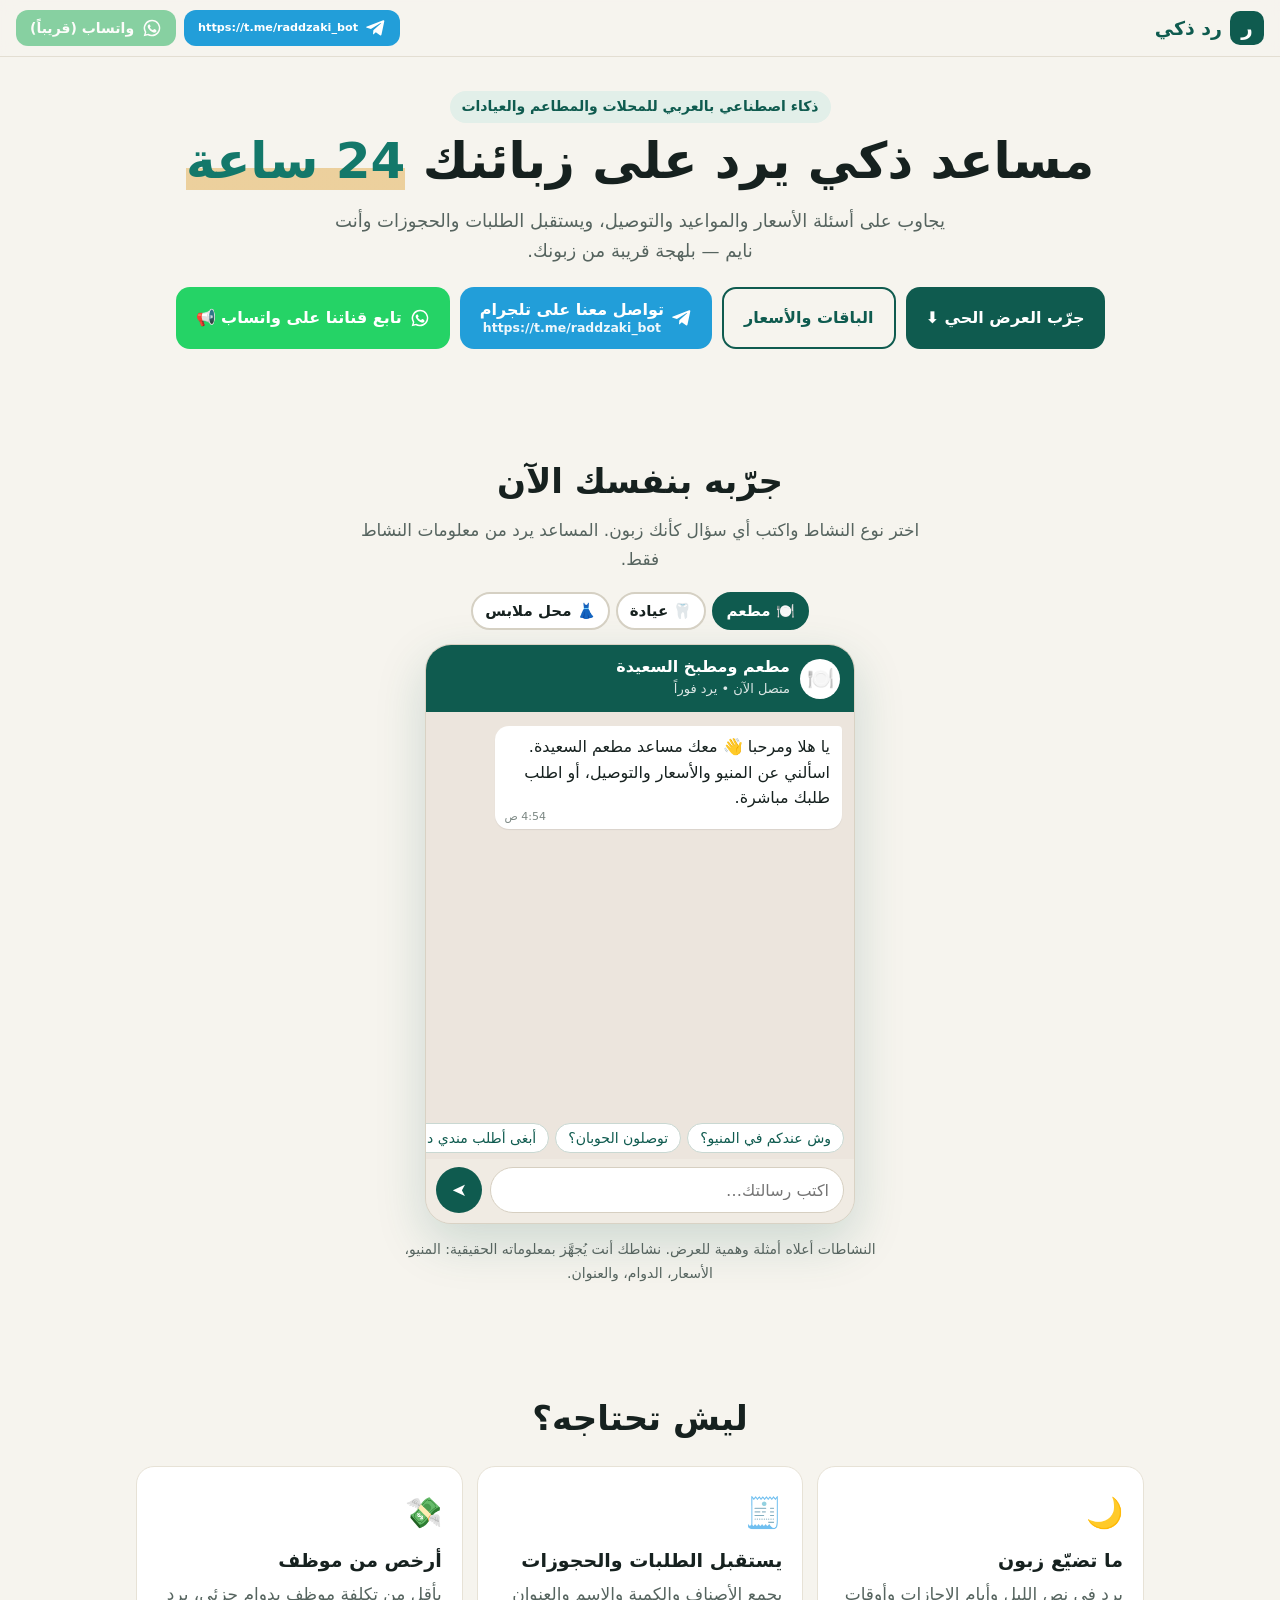
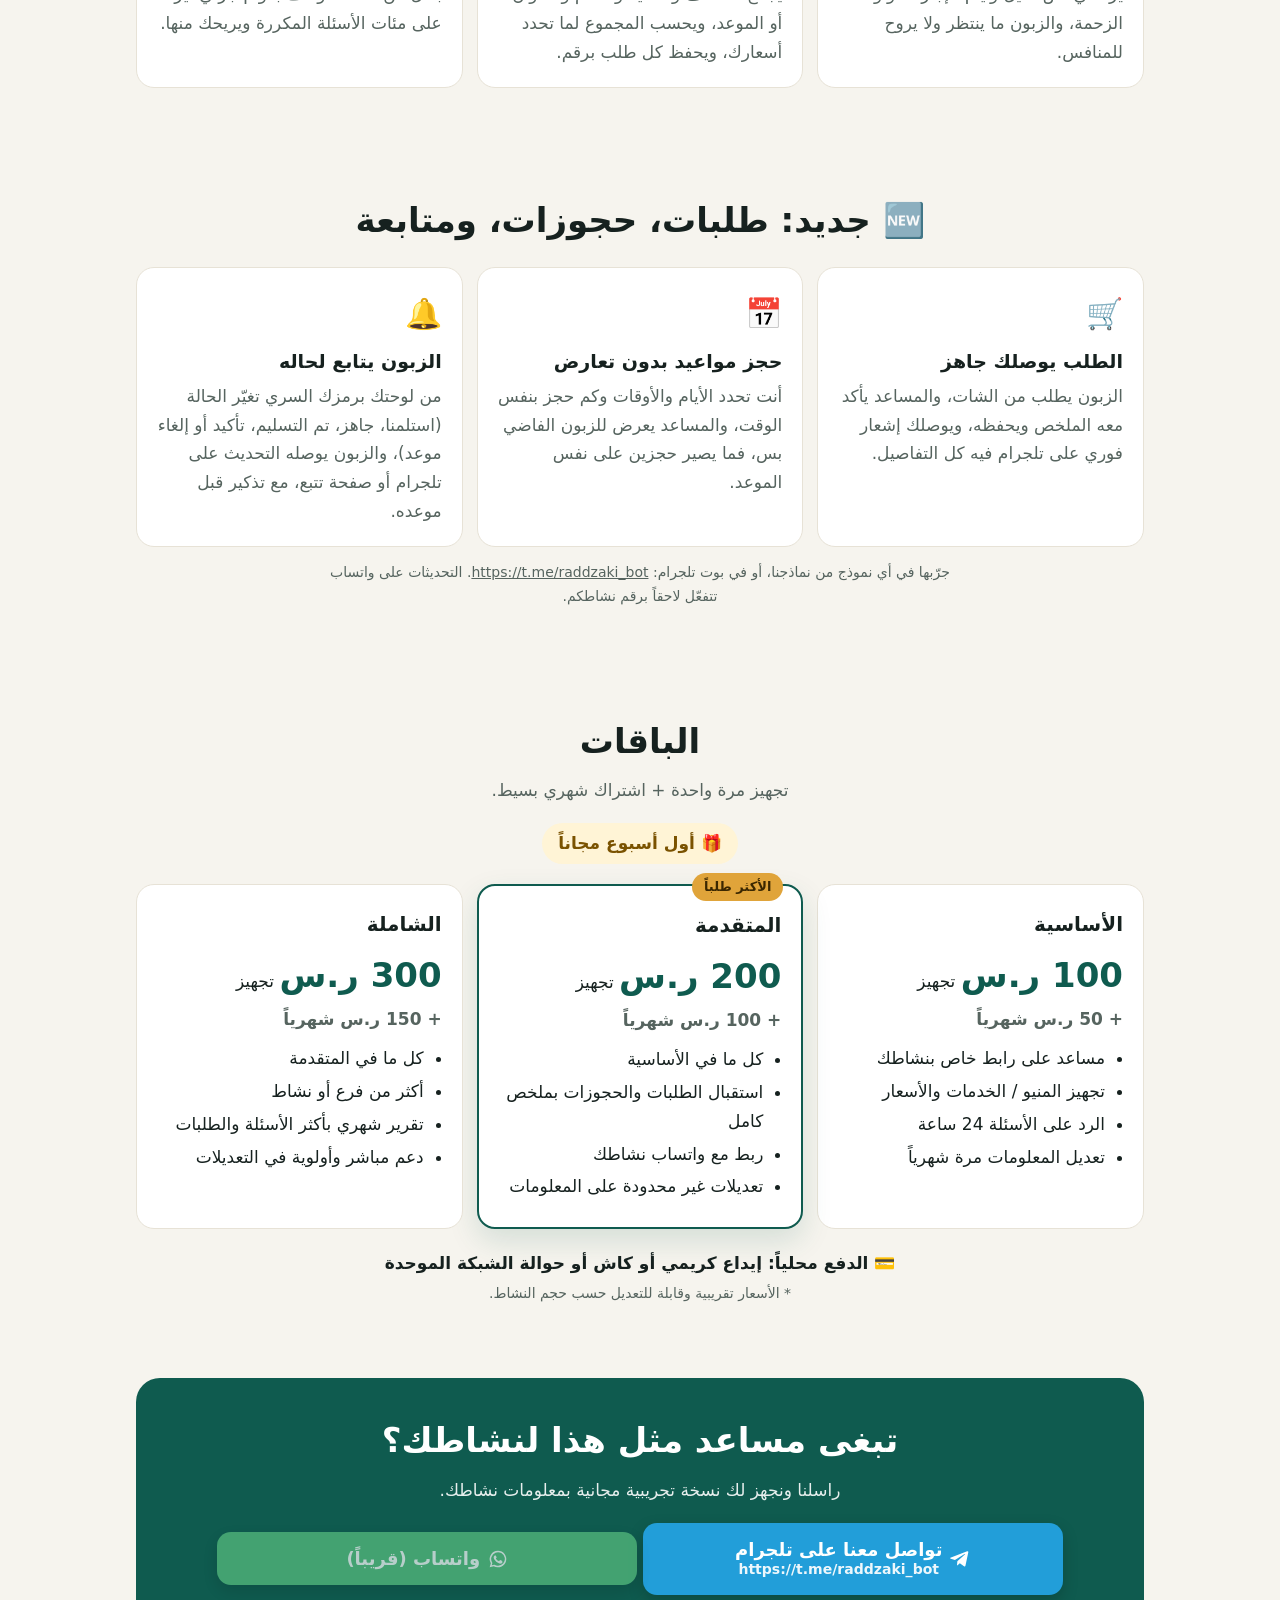
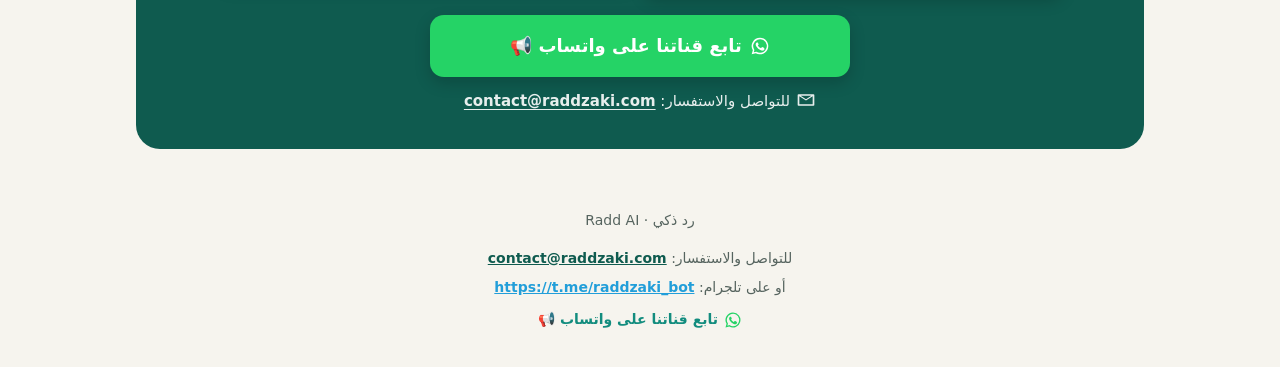
==== index.html @ 0acfbf98 "Orders, bookings & follow-up: demo chat flows (order.raddzaki.com engine), owner panel link, feature" ====
<!doctype html>
<html lang="ar" dir="rtl">
<head>
<meta charset="utf-8">
<meta name="viewport" content="width=device-width, initial-scale=1, viewport-fit=cover">
<title>رد ذكي | Radd AI – مساعد يرد على زبائنك 24 ساعة بالعربي</title>
<meta name="description" content="مساعد ذكاء اصطناعي يرد على زبائن مطعمك أو عيادتك أو محلك على مدار الساعة باللهجة العربية، يستقبل الطلبات والحجوزات. جرّبه الآن مجاناً.">
<meta property="og:title" content="رد ذكي – مساعد يرد على زبائنك 24 ساعة">
<meta property="og:description" content="جرّب بنفسك: اسأل المساعد عن المنيو والأسعار والتوصيل، واطلب منه طلبك.">
<meta property="og:type" content="website">
<meta property="og:url" content="https://raddzaki.com/">
<meta property="og:site_name" content="رد ذكي">
<meta name="twitter:card" content="summary_large_image">
<meta property="og:image" content="https://raddzaki.com/og.png?v=4">
<meta name="theme-color" content="#0f5b4f">
<link rel="canonical" href="https://raddzaki.com/">
<meta property="og:locale" content="ar_AR">
<meta property="og:image:width" content="1200">
<meta property="og:image:height" content="630">
<meta property="og:image:alt" content="رد ذكي – مساعد ذكي يرد على زبائنك 24 ساعة">
<link rel="icon" href="/favicon.svg" type="image/svg+xml">
<link rel="icon" href="/favicon-32.png" sizes="32x32" type="image/png">
<link rel="apple-touch-icon" href="/apple-touch-icon.png">
<link rel="stylesheet" href="styles.css?v=12">
</head>
<body>
<header class="top">
  <a class="brand" href="#" aria-label="رد ذكي">
    <span class="logo" aria-hidden="true">ر</span><span>رد ذكي</span>
  </a>
  <div class="top-actions">
    <a class="btn btn-tg small" href="https://t.me/raddzaki_bot" target="_blank" rel="noopener" aria-label="تواصل معنا على تلجرام"><svg class="tg-ico" viewBox="0 0 24 24" width="20" height="20" aria-hidden="true"><path fill="currentColor" d="M21.9 4.3 18.6 19.8c-.2 1.1-.9 1.4-1.8.9l-5-3.7-2.4 2.3c-.3.3-.5.5-1 .5l.4-5.1 9.3-8.4c.4-.4-.1-.6-.6-.2L5.9 13.3 1 11.8c-1.1-.3-1.1-1.1.2-1.6L20.6 2.7c.9-.3 1.7.2 1.3 1.6z"/></svg><span class="tg-url-hdr" dir="ltr">https://t.me/raddzaki_bot</span></a>
    <button type="button" class="btn btn-wa small is-inactive" disabled aria-disabled="true" title="قريباً"><svg class="wa-ico" viewBox="0 0 24 24" width="20" height="20" aria-hidden="true"><path fill="currentColor" d="M12 2a10 10 0 0 0-8.6 15.1L2 22l5-1.3A10 10 0 1 0 12 2zm0 18.2a8.2 8.2 0 0 1-4.2-1.2l-.3-.2-3 .8.8-2.9-.2-.3A8.2 8.2 0 1 1 12 20.2zm4.5-6.1c-.2-.1-1.5-.7-1.7-.8-.2-.1-.4-.1-.6.1l-.8 1c-.1.2-.3.2-.5.1a6.7 6.7 0 0 1-3.3-2.9c-.2-.4.2-.4.7-1.3.1-.2 0-.3 0-.4l-.8-1.8c-.2-.5-.4-.4-.6-.4h-.5a1 1 0 0 0-.7.3 3 3 0 0 0-.9 2.2 5.2 5.2 0 0 0 1.1 2.7 11.8 11.8 0 0 0 4.5 4c1.7.7 2.3.8 3.2.6.5-.1 1.5-.6 1.7-1.2.2-.6.2-1.1.1-1.2l-.4-.2z"/></svg><span>واتساب (قريباً)</span></button>
  </div>
</header>

<main>
<section class="hero" aria-labelledby="hero-title">
  <p class="eyebrow">ذكاء اصطناعي بالعربي للمحلات والمطاعم والعيادات</p>
  <h1 id="hero-title">مساعد ذكي يرد على زبائنك <span class="hl">24 ساعة</span></h1>
  <p class="lead">يجاوب على أسئلة الأسعار والمواعيد والتوصيل، ويستقبل الطلبات والحجوزات وأنت نايم — بلهجة قريبة من زبونك.</p>
  <div class="hero-cta">
    <a class="btn btn-primary" href="#demo">جرّب العرض الحي ⬇</a>
    <a class="btn btn-ghost" href="#pricing">الباقات والأسعار</a>
    <a class="btn btn-tg" href="https://t.me/raddzaki_bot" target="_blank" rel="noopener"><svg class="tg-ico" viewBox="0 0 24 24" width="20" height="20" aria-hidden="true"><path fill="currentColor" d="M21.9 4.3 18.6 19.8c-.2 1.1-.9 1.4-1.8.9l-5-3.7-2.4 2.3c-.3.3-.5.5-1 .5l.4-5.1 9.3-8.4c.4-.4-.1-.6-.6-.2L5.9 13.3 1 11.8c-1.1-.3-1.1-1.1.2-1.6L20.6 2.7c.9-.3 1.7.2 1.3 1.6z"/></svg><span class="tg-lbl">تواصل معنا على تلجرام<small class="tg-url" dir="ltr">https://t.me/raddzaki_bot</small></span></a>
    <a class="btn btn-wach" href="https://whatsapp.com/channel/0029VbDXdo3E50UiIUBlfK40/100" target="_blank" rel="noopener" aria-label="تابع قناة رد ذكي على واتساب"><svg class="wa-ico" viewBox="0 0 24 24" width="20" height="20" aria-hidden="true"><path fill="currentColor" d="M12 2a10 10 0 0 0-8.6 15.1L2 22l5-1.3A10 10 0 1 0 12 2zm0 18.2a8.2 8.2 0 0 1-4.2-1.2l-.3-.2-3 .8.8-2.9-.2-.3A8.2 8.2 0 1 1 12 20.2zm4.5-6.1c-.2-.1-1.5-.7-1.7-.8-.2-.1-.4-.1-.6.1l-.8 1c-.1.2-.3.2-.5.1a6.7 6.7 0 0 1-3.3-2.9c-.2-.4.2-.4.7-1.3.1-.2 0-.3 0-.4l-.8-1.8c-.2-.5-.4-.4-.6-.4h-.5a1 1 0 0 0-.7.3 3 3 0 0 0-.9 2.2 5.2 5.2 0 0 0 1.1 2.7 11.8 11.8 0 0 0 4.5 4c1.7.7 2.3.8 3.2.6.5-.1 1.5-.6 1.7-1.2.2-.6.2-1.1.1-1.2l-.4-.2z"/></svg><span>تابع قناتنا على واتساب 📢</span></a>
  </div>
</section>

<section id="demo" class="demo" aria-labelledby="demo-title">
  <h2 id="demo-title">جرّبه بنفسك الآن</h2>
  <p class="sub">اختر نوع النشاط واكتب أي سؤال كأنك زبون. المساعد يرد من معلومات النشاط فقط.</p>
  <div class="tabs" role="tablist" aria-label="اختر نشاطاً تجريبياً">
    <button role="tab" class="tab" data-biz="restaurant" aria-selected="true">🍽️ مطعم</button>
    <button role="tab" class="tab" data-biz="clinic" aria-selected="false">🦷 عيادة</button>
    <button role="tab" class="tab" data-biz="store" aria-selected="false">👗 محل ملابس</button>
  </div>
  <div class="phone">
    <div class="chat-head">
      <span class="avatar" id="chat-avatar" aria-hidden="true">🍽️</span>
      <div>
        <div class="chat-name" id="chat-name">مطعم ومطبخ السعيدة</div>
        <div class="chat-status" id="chat-status">متصل الآن • يرد فوراً</div>
      </div>
    </div>
    <div class="chat-body" id="chat-body" aria-live="polite"></div>
    <div class="chips" id="chips" aria-label="أسئلة مقترحة"></div>
    <form class="composer" id="composer" autocomplete="off">
      <label for="msg" class="sr-only">اكتب رسالتك</label>
      <input id="msg" name="msg" type="text" maxlength="400" placeholder="اكتب رسالتك…" enterkeyhint="send">
      <button type="submit" class="send" aria-label="إرسال">➤</button>
    </form>
  </div>
  <p class="note">النشاطات أعلاه أمثلة وهمية للعرض. نشاطك أنت يُجهَّز بمعلوماته الحقيقية: المنيو، الأسعار، الدوام، والعنوان.</p>
</section>

<section class="benefits" aria-labelledby="benefits-title">
  <h2 id="benefits-title">ليش تحتاجه؟</h2>
  <div class="cards">
    <article class="card">
      <div class="icon" aria-hidden="true">🌙</div>
      <h3>ما تضيّع زبون</h3>
      <p>يرد في نص الليل وأيام الإجازات وأوقات الزحمة، والزبون ما ينتظر ولا يروح للمنافس.</p>
    </article>
    <article class="card">
      <div class="icon" aria-hidden="true">🧾</div>
      <h3>يستقبل الطلبات والحجوزات</h3>
      <p>يجمع الأصناف والكمية والاسم والعنوان أو الموعد، ويحسب المجموع لما تحدد أسعارك، ويحفظ كل طلب برقم.</p>
    </article>
    <article class="card">
      <div class="icon" aria-hidden="true">💸</div>
      <h3>أرخص من موظف</h3>
      <p>بأقل من تكلفة موظف بدوام جزئي، يرد على مئات الأسئلة المكررة ويريحك منها.</p>
    </article>
  </div>
</section>

<section class="benefits ops-feat" aria-labelledby="ops-title">
  <h2 id="ops-title">🆕 جديد: طلبات، حجوزات، ومتابعة</h2>
  <div class="cards">
    <article class="card">
      <div class="icon" aria-hidden="true">🛒</div>
      <h3>الطلب يوصلك جاهز</h3>
      <p>الزبون يطلب من الشات، والمساعد يأكد معه الملخص ويحفظه، ويوصلك إشعار فوري على تلجرام فيه كل التفاصيل.</p>
    </article>
    <article class="card">
      <div class="icon" aria-hidden="true">📅</div>
      <h3>حجز مواعيد بدون تعارض</h3>
      <p>أنت تحدد الأيام والأوقات وكم حجز بنفس الوقت، والمساعد يعرض للزبون الفاضي بس، فما يصير حجزين على نفس الموعد.</p>
    </article>
    <article class="card">
      <div class="icon" aria-hidden="true">🔔</div>
      <h3>الزبون يتابع لحاله</h3>
      <p>من لوحتك برمزك السري تغيّر الحالة (استلمنا، جاهز، تم التسليم، تأكيد أو إلغاء موعد)، والزبون يوصله التحديث على تلجرام أو صفحة تتبع، مع تذكير قبل موعده.</p>
    </article>
  </div>
  <p class="ops-feat-note">جرّبها في أي نموذج من نماذجنا، أو في بوت تلجرام: <a href="https://t.me/raddzaki_bot" target="_blank" rel="noopener"><bdi dir="ltr">https://t.me/raddzaki_bot</bdi></a>. التحديثات على واتساب تتفعّل لاحقاً برقم نشاطكم.</p>
</section>

<section id="pricing" class="pricing" aria-labelledby="pricing-title">
  <h2 id="pricing-title">الباقات</h2>
  <p class="sub">تجهيز مرة واحدة + اشتراك شهري بسيط.</p>
  <p class="free-week">🎁 أول أسبوع مجاناً</p>
  <div class="plans">
    <article class="plan">
      <h3>الأساسية</h3>
      <p class="price"><b>100 ر.س</b> تجهيز</p>
      <p class="monthly">+ 50 ر.س شهرياً</p>
      <ul>
        <li>مساعد على رابط خاص بنشاطك</li>
        <li>تجهيز المنيو / الخدمات والأسعار</li>
        <li>الرد على الأسئلة 24 ساعة</li>
        <li>تعديل المعلومات مرة شهرياً</li>
      </ul>
    </article>
    <article class="plan featured">
      <span class="badge">الأكثر طلباً</span>
      <h3>المتقدمة</h3>
      <p class="price"><b>200 ر.س</b> تجهيز</p>
      <p class="monthly">+ 100 ر.س شهرياً</p>
      <ul>
        <li>كل ما في الأساسية</li>
        <li>استقبال الطلبات والحجوزات بملخص كامل</li>
        <li>ربط مع واتساب نشاطك</li>
        <li>تعديلات غير محدودة على المعلومات</li>
      </ul>
    </article>
    <article class="plan">
      <h3>الشاملة</h3>
      <p class="price"><b>300 ر.س</b> تجهيز</p>
      <p class="monthly">+ 150 ر.س شهرياً</p>
      <ul>
        <li>كل ما في المتقدمة</li>
        <li>أكثر من فرع أو نشاط</li>
        <li>تقرير شهري بأكثر الأسئلة والطلبات</li>
        <li>دعم مباشر وأولوية في التعديلات</li>
      </ul>
    </article>
  </div>
  <p class="pay">💳 الدفع محلياً: إيداع كريمي أو كاش أو حوالة الشبكة الموحدة</p>
  <p class="fine">* الأسعار تقريبية وقابلة للتعديل حسب حجم النشاط.</p>
</section>

<section class="cta" aria-labelledby="cta-title">
  <h2 id="cta-title">تبغى مساعد مثل هذا لنشاطك؟</h2>
  <p>راسلنا ونجهز لك نسخة تجريبية مجانية بمعلومات نشاطك.</p>
  <a class="btn btn-tg big" href="https://t.me/raddzaki_bot" target="_blank" rel="noopener"><svg class="tg-ico" viewBox="0 0 24 24" width="20" height="20" aria-hidden="true"><path fill="currentColor" d="M21.9 4.3 18.6 19.8c-.2 1.1-.9 1.4-1.8.9l-5-3.7-2.4 2.3c-.3.3-.5.5-1 .5l.4-5.1 9.3-8.4c.4-.4-.1-.6-.6-.2L5.9 13.3 1 11.8c-1.1-.3-1.1-1.1.2-1.6L20.6 2.7c.9-.3 1.7.2 1.3 1.6z"/></svg><span class="tg-lbl">تواصل معنا على تلجرام<small class="tg-url" dir="ltr">https://t.me/raddzaki_bot</small></span></a>
  <button type="button" class="btn btn-wa big is-inactive" disabled aria-disabled="true" title="قريباً"><svg class="wa-ico" viewBox="0 0 24 24" width="20" height="20" aria-hidden="true"><path fill="currentColor" d="M12 2a10 10 0 0 0-8.6 15.1L2 22l5-1.3A10 10 0 1 0 12 2zm0 18.2a8.2 8.2 0 0 1-4.2-1.2l-.3-.2-3 .8.8-2.9-.2-.3A8.2 8.2 0 1 1 12 20.2zm4.5-6.1c-.2-.1-1.5-.7-1.7-.8-.2-.1-.4-.1-.6.1l-.8 1c-.1.2-.3.2-.5.1a6.7 6.7 0 0 1-3.3-2.9c-.2-.4.2-.4.7-1.3.1-.2 0-.3 0-.4l-.8-1.8c-.2-.5-.4-.4-.6-.4h-.5a1 1 0 0 0-.7.3 3 3 0 0 0-.9 2.2 5.2 5.2 0 0 0 1.1 2.7 11.8 11.8 0 0 0 4.5 4c1.7.7 2.3.8 3.2.6.5-.1 1.5-.6 1.7-1.2.2-.6.2-1.1.1-1.2l-.4-.2z"/></svg><span>واتساب (قريباً)</span></button>
  <a class="btn btn-wach big" href="https://whatsapp.com/channel/0029VbDXdo3E50UiIUBlfK40/100" target="_blank" rel="noopener" aria-label="تابع قناة رد ذكي على واتساب"><svg class="wa-ico" viewBox="0 0 24 24" width="20" height="20" aria-hidden="true"><path fill="currentColor" d="M12 2a10 10 0 0 0-8.6 15.1L2 22l5-1.3A10 10 0 1 0 12 2zm0 18.2a8.2 8.2 0 0 1-4.2-1.2l-.3-.2-3 .8.8-2.9-.2-.3A8.2 8.2 0 1 1 12 20.2zm4.5-6.1c-.2-.1-1.5-.7-1.7-.8-.2-.1-.4-.1-.6.1l-.8 1c-.1.2-.3.2-.5.1a6.7 6.7 0 0 1-3.3-2.9c-.2-.4.2-.4.7-1.3.1-.2 0-.3 0-.4l-.8-1.8c-.2-.5-.4-.4-.6-.4h-.5a1 1 0 0 0-.7.3 3 3 0 0 0-.9 2.2 5.2 5.2 0 0 0 1.1 2.7 11.8 11.8 0 0 0 4.5 4c1.7.7 2.3.8 3.2.6.5-.1 1.5-.6 1.7-1.2.2-.6.2-1.1.1-1.2l-.4-.2z"/></svg><span>تابع قناتنا على واتساب 📢</span></a>
  <p class="mail-contact"><svg viewBox="0 0 24 24" aria-hidden="true" class="ml"><path fill="currentColor" d="M3 5h18a1 1 0 0 1 1 1v12a1 1 0 0 1-1 1H3a1 1 0 0 1-1-1V6a1 1 0 0 1 1-1zm1 2.4V17h16V7.4l-8 5.3-8-5.3zM5.6 7l6.4 4.2L18.4 7H5.6z"/></svg><span>للتواصل والاستفسار: <a href="mailto:contact@raddzaki.com"><bdi dir="ltr">contact@raddzaki.com</bdi></a></span></p>
</section>
</main>

<footer class="foot">
  <p>رد ذكي · Radd AI</p>
  <p class="foot-mail">للتواصل والاستفسار: <a href="mailto:contact@raddzaki.com"><bdi dir="ltr">contact@raddzaki.com</bdi></a></p>
  <p class="foot-tg">أو على تلجرام: <a href="https://t.me/raddzaki_bot" target="_blank" rel="noopener"><bdi dir="ltr">https://t.me/raddzaki_bot</bdi></a></p>
  <p class="foot-wach"><a href="https://whatsapp.com/channel/0029VbDXdo3E50UiIUBlfK40/100" target="_blank" rel="noopener"><svg class="wa-ico" viewBox="0 0 24 24" width="20" height="20" aria-hidden="true"><path fill="currentColor" d="M12 2a10 10 0 0 0-8.6 15.1L2 22l5-1.3A10 10 0 1 0 12 2zm0 18.2a8.2 8.2 0 0 1-4.2-1.2l-.3-.2-3 .8.8-2.9-.2-.3A8.2 8.2 0 1 1 12 20.2zm4.5-6.1c-.2-.1-1.5-.7-1.7-.8-.2-.1-.4-.1-.6.1l-.8 1c-.1.2-.3.2-.5.1a6.7 6.7 0 0 1-3.3-2.9c-.2-.4.2-.4.7-1.3.1-.2 0-.3 0-.4l-.8-1.8c-.2-.5-.4-.4-.6-.4h-.5a1 1 0 0 0-.7.3 3 3 0 0 0-.9 2.2 5.2 5.2 0 0 0 1.1 2.7 11.8 11.8 0 0 0 4.5 4c1.7.7 2.3.8 3.2.6.5-.1 1.5-.6 1.7-1.2.2-.6.2-1.1.1-1.2l-.4-.2z"/></svg><span>تابع قناتنا على واتساب 📢</span></a></p>
</footer>
<script src="script.js?v=2"></script>
</body>
</html>
---- styles.css ----
@font-face{font-family:'Plex Arabic';font-style:normal;font-weight:400;font-display:swap;src:url(fonts/plex-arabic-arabic-400.woff2) format('woff2');unicode-range:U+0600-06FF, U+0750-077F, U+0870-0891, U+0897-08E1, U+08E3-08FF, U+200C-200E, U+2010-2011, U+204F, U+2E41, U+FB50-FDFF, U+FE70-FE74, U+FE76-FEFC, U+102E0-102FB, U+10E60-10E7E, U+10EC2-10EC7, U+10EC9-10EEE, U+10EF0-10EFF, U+1EE00-1EE03, U+1EE05-1EE1F, U+1EE21-1EE22, U+1EE24, U+1EE27, U+1EE29-1EE32, U+1EE34-1EE37, U+1EE39, U+1EE3B, U+1EE42, U+1EE47, U+1EE49, U+1EE4B, U+1EE4D-1EE4F, U+1EE51-1EE52, U+1EE54, U+1EE57, U+1EE59, U+1EE5B, U+1EE5D, U+1EE5F, U+1EE61-1EE62, U+1EE64, U+1EE67-1EE6A, U+1EE6C-1EE72, U+1EE74-1EE77, U+1EE79-1EE7C, U+1EE7E, U+1EE80-1EE89, U+1EE8B-1EE9B, U+1EEA1-1EEA3, U+1EEA5-1EEA9, U+1EEAB-1EEBB, U+1EEF0-1EEF1}
@font-face{font-family:'Plex Arabic';font-style:normal;font-weight:400;font-display:swap;src:url(fonts/plex-arabic-latin-400.woff2) format('woff2');unicode-range:U+0000-00FF, U+0131, U+0152-0153, U+02BB-02BC, U+02C6, U+02DA, U+02DC, U+0304, U+0308, U+0329, U+2000-206F, U+20AC, U+2122, U+2191, U+2193, U+2212, U+2215, U+FEFF, U+FFFD}
@font-face{font-family:'Plex Arabic';font-style:normal;font-weight:700;font-display:swap;src:url(fonts/plex-arabic-arabic-700.woff2) format('woff2');unicode-range:U+0600-06FF, U+0750-077F, U+0870-0891, U+0897-08E1, U+08E3-08FF, U+200C-200E, U+2010-2011, U+204F, U+2E41, U+FB50-FDFF, U+FE70-FE74, U+FE76-FEFC, U+102E0-102FB, U+10E60-10E7E, U+10EC2-10EC7, U+10EC9-10EEE, U+10EF0-10EFF, U+1EE00-1EE03, U+1EE05-1EE1F, U+1EE21-1EE22, U+1EE24, U+1EE27, U+1EE29-1EE32, U+1EE34-1EE37, U+1EE39, U+1EE3B, U+1EE42, U+1EE47, U+1EE49, U+1EE4B, U+1EE4D-1EE4F, U+1EE51-1EE52, U+1EE54, U+1EE57, U+1EE59, U+1EE5B, U+1EE5D, U+1EE5F, U+1EE61-1EE62, U+1EE64, U+1EE67-1EE6A, U+1EE6C-1EE72, U+1EE74-1EE77, U+1EE79-1EE7C, U+1EE7E, U+1EE80-1EE89, U+1EE8B-1EE9B, U+1EEA1-1EEA3, U+1EEA5-1EEA9, U+1EEAB-1EEBB, U+1EEF0-1EEF1}
@font-face{font-family:'Plex Arabic';font-style:normal;font-weight:700;font-display:swap;src:url(fonts/plex-arabic-latin-700.woff2) format('woff2');unicode-range:U+0000-00FF, U+0131, U+0152-0153, U+02BB-02BC, U+02C6, U+02DA, U+02DC, U+0304, U+0308, U+0329, U+2000-206F, U+20AC, U+2122, U+2191, U+2193, U+2212, U+2215, U+FEFF, U+FFFD}
:root{--g:#0f5b4f;--g2:#13786a;--gold:#e0a43a;--ink:#16211f;--mut:#56645f;--bg:#f6f4ee;--card:#fff;--wa:#1fa855;--chatbg:#ece5dd;--r:18px}
*{box-sizing:border-box}
html{scroll-behavior:smooth;-webkit-text-size-adjust:100%}
body{margin:0;font-family:"Plex Arabic","SF Arabic","Segoe UI","Noto Sans Arabic","Noto Naskh Arabic",Tahoma,system-ui,sans-serif;color:var(--ink);background:var(--bg);line-height:1.7;font-size:17px}
a{color:inherit}
.sr-only{position:absolute;width:1px;height:1px;overflow:hidden;clip:rect(0 0 0 0);white-space:nowrap}
:focus-visible{outline:3px solid var(--gold);outline-offset:2px;border-radius:8px}
.top{position:sticky;top:0;z-index:10;display:flex;align-items:center;justify-content:space-between;gap:12px;padding:10px 16px;background:rgba(246,244,238,.92);backdrop-filter:blur(8px);border-bottom:1px solid #e3ded2}
.brand{display:flex;align-items:center;gap:8px;font-weight:800;font-size:19px;text-decoration:none;color:var(--g)}
.logo{display:grid;place-items:center;width:34px;height:34px;border-radius:10px;background:var(--g);color:#fff;font-size:20px}
.btn{display:inline-flex;align-items:center;justify-content:center;gap:6px;padding:13px 20px;border-radius:14px;font-weight:700;text-decoration:none;border:0;cursor:pointer;font-size:16px;font-family:inherit}
.btn.small{padding:8px 14px;font-size:14px;border-radius:12px}
.btn-primary{background:var(--g);color:#fff}
.btn-ghost{background:transparent;color:var(--g);border:2px solid var(--g)}
.btn-wa{background:var(--wa);color:#fff}
.btn-fb{background:#1877F2;color:#fff;display:inline-flex;align-items:center;justify-content:center;gap:8px}.btn-fb .fb-ico{flex:none}.btn-fb:hover{background:#166FE5}
.btn.big{padding:16px 26px;font-size:18px;width:100%;max-width:420px}
main{max-width:1040px;margin:0 auto;padding:0 16px}
section{padding:36px 0;scroll-margin-top:64px}
h1{font-size:clamp(30px,8vw,50px);line-height:1.3;margin:6px 0 12px}
h2{font-size:clamp(24px,6vw,34px);margin:0 0 6px;text-align:center}
.hl{color:var(--g2);background:linear-gradient(transparent 62%,rgba(224,164,58,.45) 0)}
.hero{text-align:center;padding-top:34px}
.eyebrow{display:inline-block;margin:0;padding:4px 12px;border-radius:99px;background:#e2efe9;color:var(--g);font-weight:700;font-size:14px}
.lead{color:var(--mut);font-size:18px;max-width:620px;margin:0 auto 20px}
.hero-cta{display:flex;gap:10px;justify-content:center;flex-wrap:wrap}
.sub{text-align:center;color:var(--mut);margin:0 auto 18px;max-width:600px}
.tabs{display:flex;gap:6px;justify-content:center;margin-bottom:14px;flex-wrap:nowrap}
.tab{font-family:inherit;font-size:15px;font-weight:700;padding:8px 12px;white-space:nowrap;border-radius:99px;border:2px solid #d5d0c3;background:#fff;color:var(--ink);cursor:pointer}
.tab[aria-selected="true"]{background:var(--g);border-color:var(--g);color:#fff}
.phone{max-width:430px;margin:0 auto;border-radius:26px;overflow:hidden;background:var(--chatbg);box-shadow:0 18px 50px rgba(15,91,79,.18);border:1px solid #d9d2c4;display:flex;flex-direction:column;height:min(580px,74vh)}
.chat-head{display:flex;align-items:center;gap:10px;padding:12px 14px;background:var(--g);color:#fff}
.avatar{display:grid;place-items:center;width:40px;height:40px;border-radius:50%;background:#fff;font-size:22px;flex:none}
.chat-name{font-weight:800;font-size:16px;line-height:1.3}
.chat-status{font-size:13px;opacity:.85}
.chat-body{flex:1;overflow-y:auto;padding:14px 12px;display:flex;flex-direction:column;gap:8px;overscroll-behavior:contain}
.msg{max-width:86%;padding:8px 12px 18px;border-radius:14px;white-space:pre-wrap;word-wrap:break-word;position:relative;font-size:16px;line-height:1.6;box-shadow:0 1px 1px rgba(0,0,0,.08)}
.msg.bot{align-self:flex-start;background:#fff;border-top-right-radius:4px}
.msg.me{align-self:flex-end;background:#d9fdd3;border-top-left-radius:4px}
.time{position:absolute;bottom:3px;left:10px;font-size:11px;color:#7b8783}
.typing{display:flex;gap:5px;padding:14px 16px;min-width:60px}
.typing i{width:8px;height:8px;border-radius:50%;background:#9aa6a2;animation:blink 1.2s infinite}
.typing i:nth-child(2){animation-delay:.2s}.typing i:nth-child(3){animation-delay:.4s}
@keyframes blink{0%,80%,100%{opacity:.3;transform:translateY(0)}40%{opacity:1;transform:translateY(-3px)}}
.chips{display:flex;gap:6px;overflow-x:auto;padding:6px 10px;scrollbar-width:none}
.chips::-webkit-scrollbar{display:none}
.chip{flex:none;font-family:inherit;font-size:14px;padding:6px 12px;border-radius:99px;border:1px solid #c9d8d2;background:#fff;color:var(--g);cursor:pointer;white-space:nowrap}
.composer{display:flex;gap:8px;padding:8px 10px 10px;background:#f0ebe3}
.composer input{flex:1;min-width:0;font-family:inherit;font-size:16px;padding:11px 14px;border-radius:99px;border:1px solid #d6cfc1;background:#fff}
.send{width:46px;height:46px;flex:none;border-radius:50%;border:0;background:var(--g);color:#fff;font-size:18px;cursor:pointer;transform:scaleX(-1)}
.send:disabled{opacity:.5}
.note{text-align:center;color:var(--mut);font-size:14px;max-width:520px;margin:14px auto 0}
.cards{display:grid;gap:14px;margin-top:18px}
.card{background:var(--card);border-radius:var(--r);padding:20px;border:1px solid #e7e2d6}
.card h3{margin:6px 0 4px;font-size:19px}.card p{margin:0;color:var(--mut)}
.icon{font-size:30px}
.plans{display:grid;gap:14px;margin-top:20px}
.plan{position:relative;background:#fff;border-radius:var(--r);padding:22px 20px;border:1px solid #e7e2d6}
.plan.featured{border:2px solid var(--g);box-shadow:0 12px 30px rgba(15,91,79,.14)}
.badge{position:absolute;top:-13px;right:18px;background:var(--gold);color:#3a2700;font-weight:800;font-size:13px;padding:3px 12px;border-radius:99px}
.plan h3{margin:0 0 6px;font-size:20px}
.price{margin:0;font-size:17px}.price b{font-size:34px;color:var(--g)}
.monthly{margin:0 0 10px;color:var(--mut);font-weight:700}
.plan ul{margin:0;padding:0 18px 0 0}.plan li{margin:4px 0}
.pay{text-align:center;font-weight:700;margin:20px 0 4px}
.fine{text-align:center;color:var(--mut);font-size:14px;margin:0}
.cta{text-align:center;background:var(--g);color:#fff;border-radius:24px;padding:34px 20px;margin:20px 0 36px}
.cta h2{color:#fff}.cta p{opacity:.9;margin:6px 0 18px}
.foot{text-align:center;color:var(--mut);font-size:14px;padding:10px 16px 90px}
.fab{position:fixed;left:16px;bottom:16px;width:56px;height:56px;border-radius:50%;background:var(--wa);display:grid;place-items:center;font-size:26px;text-decoration:none;box-shadow:0 8px 20px rgba(0,0,0,.25);z-index:20}
@media(min-width:760px){.cards,.plans{grid-template-columns:repeat(3,1fr)}section{padding:52px 0}.foot{padding-bottom:30px}}

.btn-wa{display:inline-flex;align-items:center;justify-content:center;gap:8px;background:#25D366;color:#fff}.btn-wa:hover{background:#1ebe5b}.btn-wa .wa-ico{flex:none}
.cta .btn-wa{box-shadow:0 6px 16px rgba(0,0,0,.18)}
.alt-contact{margin:14px 0 0!important;font-size:15px}.alt-contact a{color:#fff;text-decoration:underline;text-underline-offset:3px}
.foot-links{margin:4px 0 0}.foot-links a{color:var(--g);font-weight:700}

/* Email (2026-10-26) */
.ml{width:20px;height:20px;flex:none}
.mail-contact{display:block;text-align:center;margin:12px 0 0!important;font-size:15px}
.mail-contact .ml{display:inline-block;vertical-align:-4px;margin-inline-end:6px}
.mail-contact a{color:#fff;font-weight:700;text-decoration:underline;text-underline-offset:3px}
.mail-contact bdi{white-space:nowrap}
.foot-mail{margin:6px 0 0}.foot-mail a{color:var(--g);font-weight:700;white-space:nowrap}

/* per-business demo pages (/d/<slug>) */
.dz{padding-top:22px}
.dz .eyebrow{text-align:center;margin:0 0 4px}
.dz-title{font-size:1.55rem;line-height:1.45;text-align:center;margin:0 0 8px}
.dz-facts{max-width:430px;margin:16px auto 0;background:var(--card);border-radius:14px;padding:10px 16px;box-shadow:0 1px 3px rgba(0,0,0,.06);font-size:.95rem}
.dz-facts summary{cursor:pointer;font-weight:700;color:var(--g)}
.dz-facts ul{margin:8px 0 0;padding:0 18px 0 0}
.dz-facts li{margin:4px 0;overflow-wrap:anywhere}
.dz-src{color:var(--mut);font-size:.85rem;margin:8px 0 2px;overflow-wrap:anywhere}
.dz-points{list-style:none;padding:0;margin:0 auto 16px;max-width:430px;text-align:right}
.dz-points li{padding:4px 0}
.dz-points li::before{content:"✓ ";color:var(--gold);font-weight:700}
.dz-missing{max-width:520px;margin:40px auto;text-align:center;padding:0 16px}
.btn.is-inactive{opacity:.7;cursor:not-allowed;filter:saturate(.6)}
.dz-wa-note{color:var(--mut);font-size:.88rem;margin:8px auto 0;max-width:430px}
.dz-badge{font-size:.85rem;font-weight:700;color:var(--g);background:#e6f2ef;border-radius:999px;padding:6px 12px;white-space:nowrap}

.free-week{display:block;width:fit-content;margin:4px auto 16px;padding:6px 16px;border-radius:999px;background:#fff4d6;color:#7a5200;font-weight:700}
.btn-tg{display:inline-flex;align-items:center;justify-content:center;gap:8px;background:#229ED9;color:#fff}.btn-tg:hover{background:#1c8cc2}.btn-tg .tg-ico{flex:none}
.cta .btn-tg{box-shadow:0 6px 16px rgba(0,0,0,.18);margin-bottom:10px}
.top-actions{display:flex;gap:8px;align-items:center}
.foot-tg{margin:6px 0 0}.foot-tg a{color:#229ED9;font-weight:700;white-space:nowrap}

/* WhatsApp channel follow link (not a chat number) */
.btn-wach{display:inline-flex;align-items:center;justify-content:center;gap:8px;background:#25D366;color:#fff}.btn-wach:hover{background:#1ebe5b}.btn-wach .wa-ico{flex:none}
.cta .btn-wach{box-shadow:0 6px 16px rgba(0,0,0,.18);margin-top:10px}
.foot-wach{margin:8px 0 0}.foot-wach a{display:inline-flex;align-items:center;gap:6px;color:#128C7E;font-weight:700;text-decoration:none}.foot-wach .wa-ico{width:18px;height:18px;color:#25D366}

.tg-lbl{display:flex;flex-direction:column;align-items:center;line-height:1.25}.tg-url{display:block;font-size:.78em;font-weight:600;opacity:.92;direction:ltr;unicode-bidi:isolate}
.tg-url-hdr{direction:ltr;unicode-bidi:isolate;font-size:.8em;white-space:nowrap}
@media (max-width:520px){.site-header .tg-url-hdr,header .tg-url-hdr{display:none}}

/* orders & bookings (2026-10-28) */
.ops-bar{padding-bottom:0}.chip-ops{background:var(--g);color:#fff;border-color:var(--g);font-weight:600}
.qr{display:flex;flex-wrap:wrap;gap:6px;align-self:flex-start;max-width:92%}
.qr-b{font-family:inherit;font-size:14px;padding:7px 12px;border-radius:12px;border:1px solid #c9d8d2;background:#fff;color:var(--g);cursor:pointer;text-decoration:none;line-height:1.4}
.qr-b.qr-u{background:var(--g);color:#fff;border-color:var(--g)}.qr-b.on{background:#d9fdd3}.qr-b:disabled{opacity:.55;cursor:default}
.ops-new{max-width:430px;margin:14px auto 0;background:#fff;border:1px solid #d9d2c4;border-radius:16px;padding:14px 16px;text-align:right}
.ops-new p{margin:0 0 8px}.ops-new-h{font-weight:800;color:var(--g)}.ops-new-s{font-size:14px;color:var(--mut)}.ops-new-n{font-size:13px;color:var(--mut);margin-top:10px!important}
.ops-owner-btn{display:block;text-align:center;margin-top:6px}
.ops-feat-note{text-align:center;color:var(--mut);font-size:14px;max-width:640px;margin:14px auto 0}
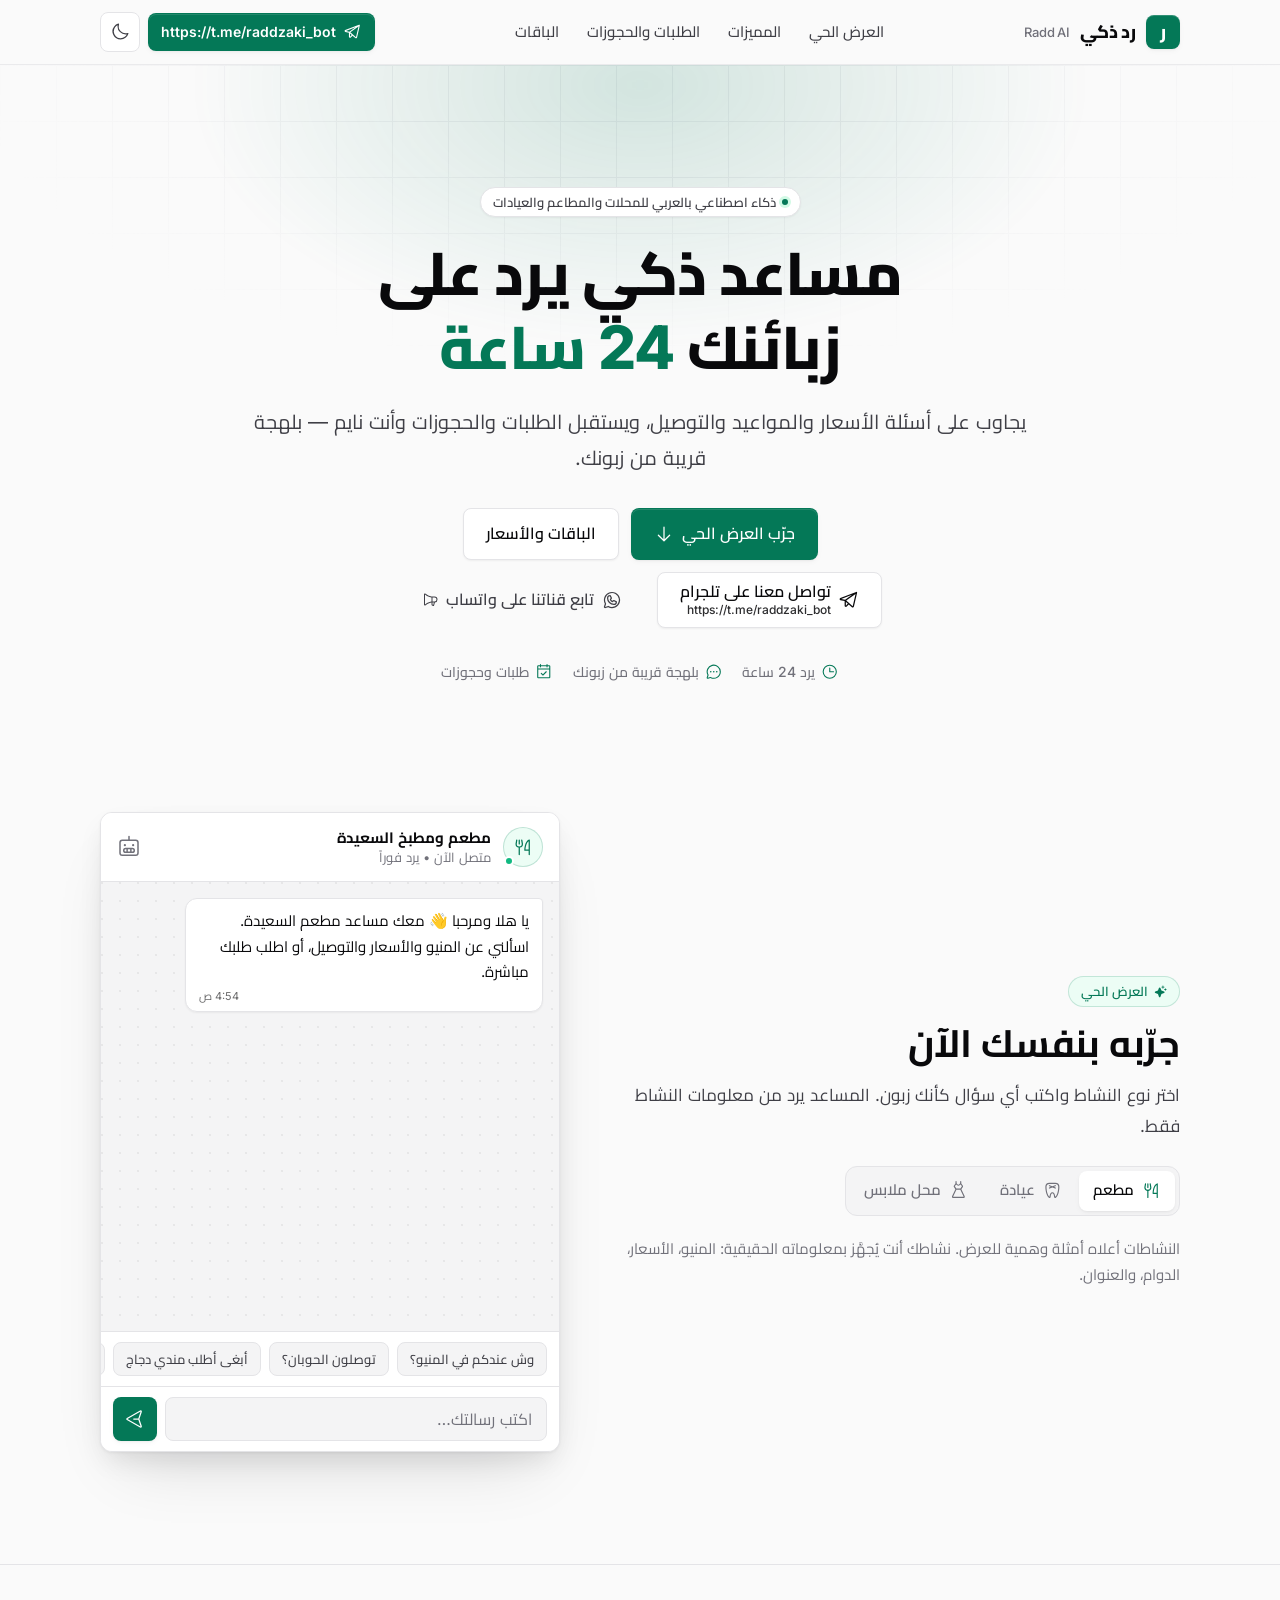
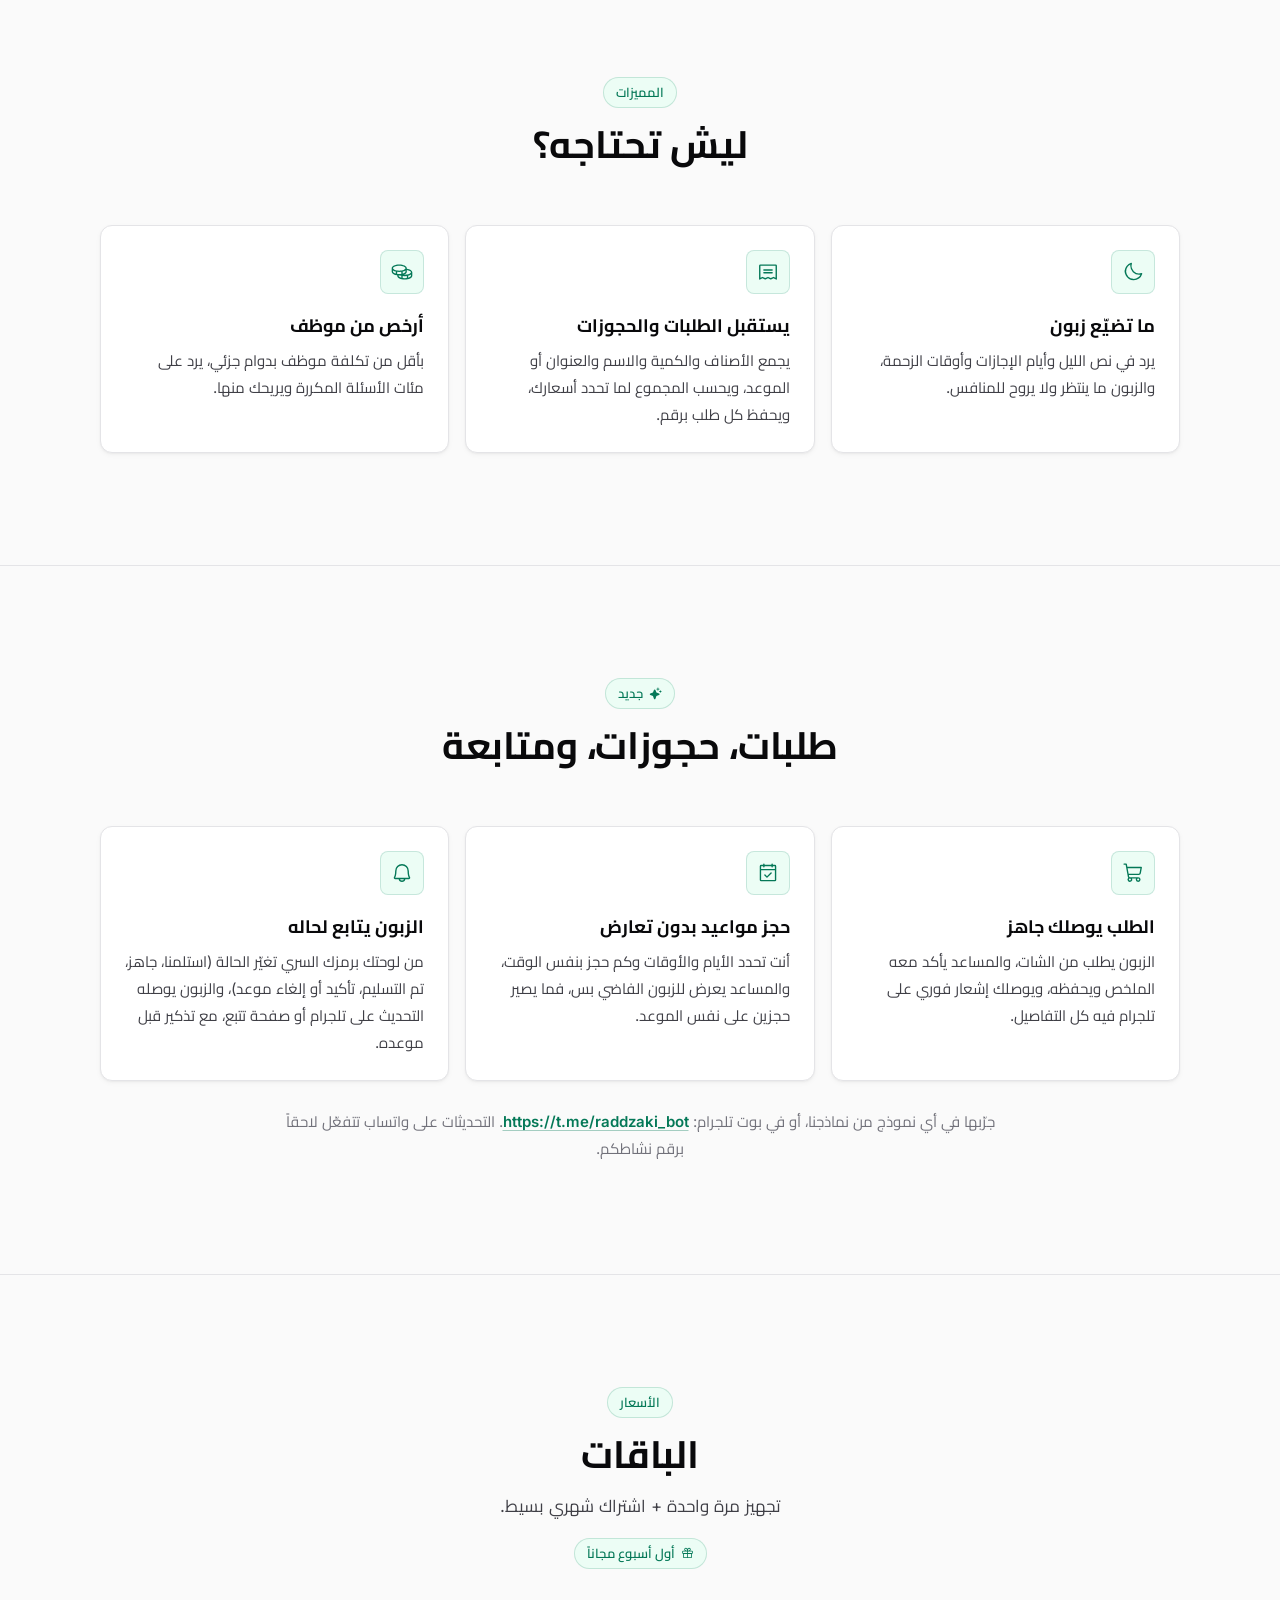
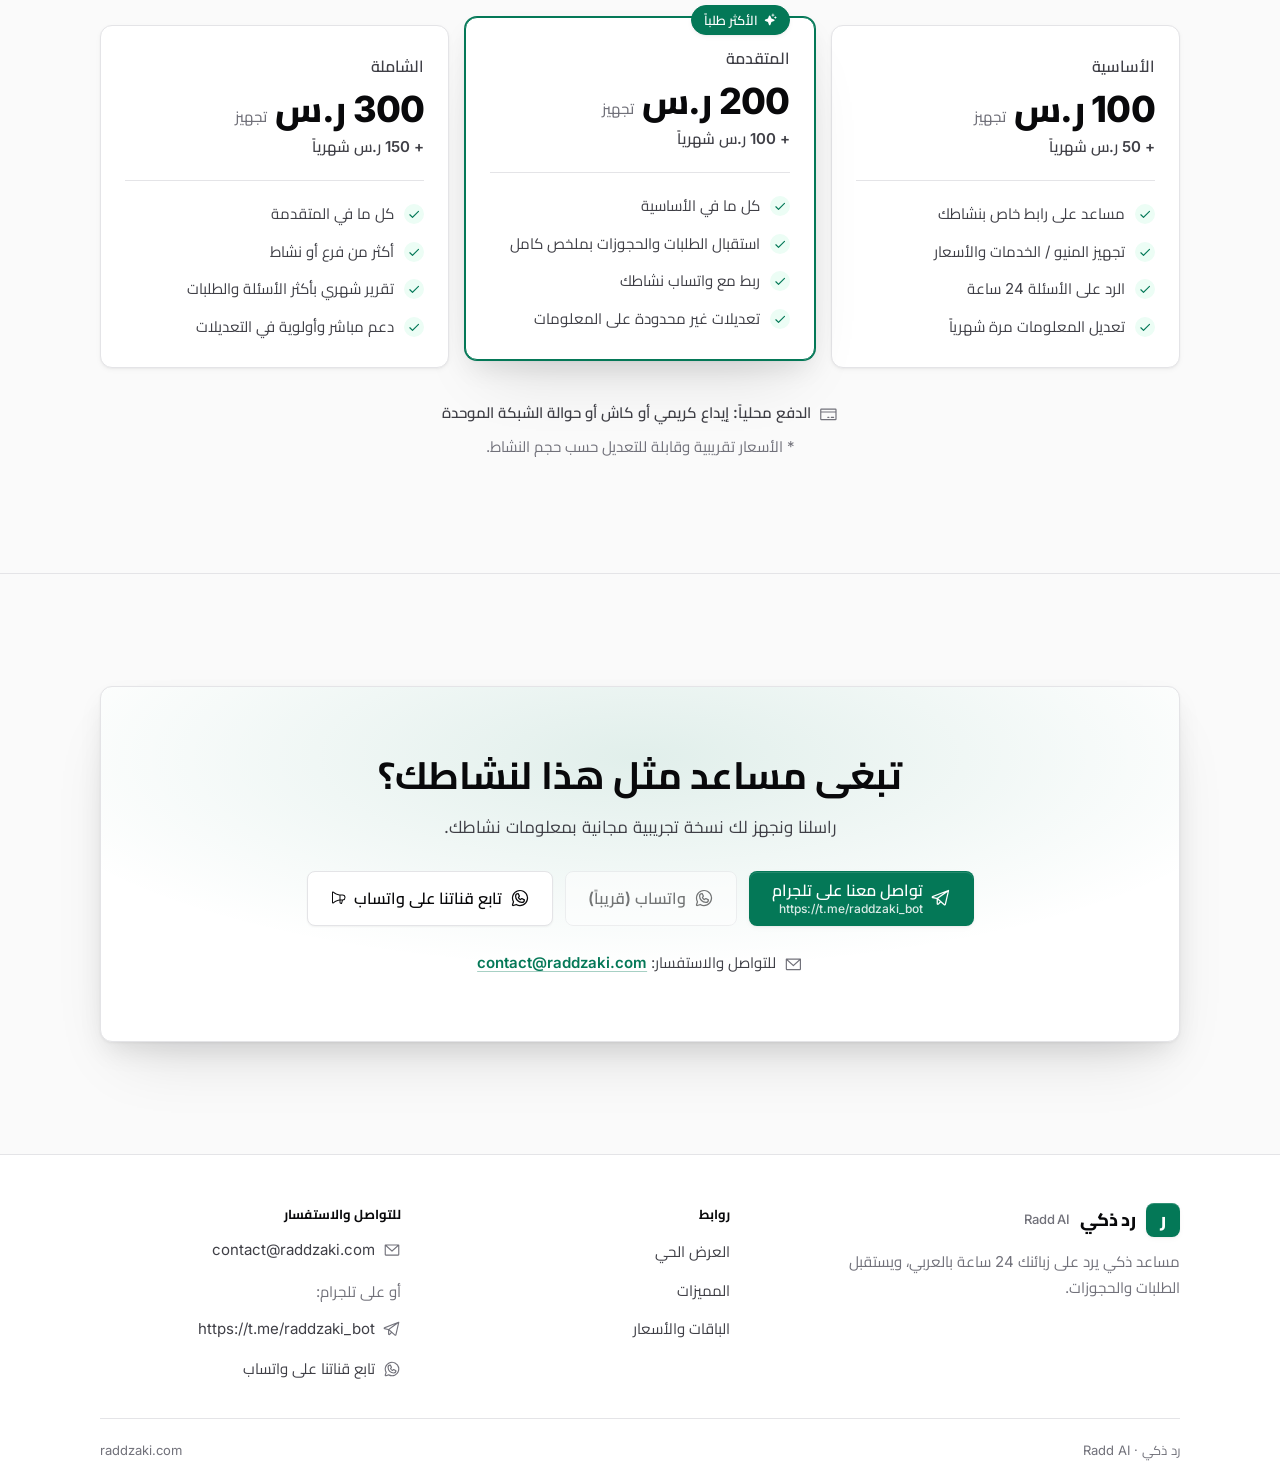
==== commit 5e95eacc: "Redesign: modern UI system (Cairo/Inter, light+dark, glass header, Phosphor SVG icons, mobile-first)" ====
--- a/index.html
+++ b/index.html
@@ -1,5 +1,5 @@
 <!doctype html>
-<html lang="ar" dir="rtl">
+<html lang="ar" dir="rtl" data-theme="light">
 <head>
 <meta charset="utf-8">
 <meta name="viewport" content="width=device-width, initial-scale=1, viewport-fit=cover">
@@ -12,7 +12,8 @@
 <meta property="og:site_name" content="رد ذكي">
 <meta name="twitter:card" content="summary_large_image">
 <meta property="og:image" content="https://raddzaki.com/og.png?v=4">
-<meta name="theme-color" content="#0f5b4f">
+<meta name="theme-color" content="#fafafa">
+<meta name="color-scheme" content="light dark">
 <link rel="canonical" href="https://raddzaki.com/">
 <meta property="og:locale" content="ar_AR">
 <meta property="og:image:width" content="1200">
@@ -21,162 +22,231 @@
 <link rel="icon" href="/favicon.svg" type="image/svg+xml">
 <link rel="icon" href="/favicon-32.png" sizes="32x32" type="image/png">
 <link rel="apple-touch-icon" href="/apple-touch-icon.png">
-<link rel="stylesheet" href="styles.css?v=12">
+<script>(function(){try{var t=localStorage.getItem("radd_theme");if(t!=="dark"&&t!=="light")t=matchMedia("(prefers-color-scheme: dark)").matches?"dark":"light";document.documentElement.setAttribute("data-theme",t);}catch(e){document.documentElement.setAttribute("data-theme","light");}})();</script>
+<link rel="preload" href="/fonts/cairo-arabic-var.woff2" as="font" type="font/woff2" crossorigin>
+<link rel="stylesheet" href="/styles.css?v=20261031">
 </head>
 <body>
-<header class="top">
-  <a class="brand" href="#" aria-label="رد ذكي">
-    <span class="logo" aria-hidden="true">ر</span><span>رد ذكي</span>
-  </a>
-  <div class="top-actions">
-    <a class="btn btn-tg small" href="https://t.me/raddzaki_bot" target="_blank" rel="noopener" aria-label="تواصل معنا على تلجرام"><svg class="tg-ico" viewBox="0 0 24 24" width="20" height="20" aria-hidden="true"><path fill="currentColor" d="M21.9 4.3 18.6 19.8c-.2 1.1-.9 1.4-1.8.9l-5-3.7-2.4 2.3c-.3.3-.5.5-1 .5l.4-5.1 9.3-8.4c.4-.4-.1-.6-.6-.2L5.9 13.3 1 11.8c-1.1-.3-1.1-1.1.2-1.6L20.6 2.7c.9-.3 1.7.2 1.3 1.6z"/></svg><span class="tg-url-hdr" dir="ltr">https://t.me/raddzaki_bot</span></a>
-    <button type="button" class="btn btn-wa small is-inactive" disabled aria-disabled="true" title="قريباً"><svg class="wa-ico" viewBox="0 0 24 24" width="20" height="20" aria-hidden="true"><path fill="currentColor" d="M12 2a10 10 0 0 0-8.6 15.1L2 22l5-1.3A10 10 0 1 0 12 2zm0 18.2a8.2 8.2 0 0 1-4.2-1.2l-.3-.2-3 .8.8-2.9-.2-.3A8.2 8.2 0 1 1 12 20.2zm4.5-6.1c-.2-.1-1.5-.7-1.7-.8-.2-.1-.4-.1-.6.1l-.8 1c-.1.2-.3.2-.5.1a6.7 6.7 0 0 1-3.3-2.9c-.2-.4.2-.4.7-1.3.1-.2 0-.3 0-.4l-.8-1.8c-.2-.5-.4-.4-.6-.4h-.5a1 1 0 0 0-.7.3 3 3 0 0 0-.9 2.2 5.2 5.2 0 0 0 1.1 2.7 11.8 11.8 0 0 0 4.5 4c1.7.7 2.3.8 3.2.6.5-.1 1.5-.6 1.7-1.2.2-.6.2-1.1.1-1.2l-.4-.2z"/></svg><span>واتساب (قريباً)</span></button>
+<a class="sr-only" href="#main">تخطَّ إلى المحتوى</a>
+<header class="site-header">
+  <div class="container bar">
+    <a class="brand" href="#top" aria-label="رد ذكي">
+      <span class="brand-mark" aria-hidden="true">ر</span>
+      <span>رد ذكي</span><span class="brand-sub">Radd AI</span>
+    </a>
+    <nav class="nav" aria-label="الأقسام"><a href="#demo">العرض الحي</a><a href="#benefits">المميزات</a><a href="#ops">الطلبات والحجوزات</a><a href="#pricing">الباقات</a></nav>
+    <div class="header-actions">
+      <a class="btn btn-primary btn-sm hide-sm" href="https://t.me/raddzaki_bot" target="_blank" rel="noopener" aria-label="تواصل معنا على تلجرام"><svg class="ic" viewBox="0 0 256 256" fill="currentColor" aria-hidden="true" focusable="false"><path d="M228.88,26.19a9,9,0,0,0-9.16-1.57L17.06,103.93a14.22,14.22,0,0,0,2.43,27.21L72,141.45V200a15.92,15.92,0,0,0,10,14.83,15.91,15.91,0,0,0,17.51-3.73l25.32-26.26L165,220a15.88,15.88,0,0,0,10.51,4,16.3,16.3,0,0,0,5-.79,15.85,15.85,0,0,0,10.67-11.63L231.77,35A9,9,0,0,0,228.88,26.19Zm-61.14,36L78.15,126.35l-49.6-9.73ZM88,200V152.52l24.79,21.74Zm87.53,8L92.85,135.5l119-85.29Z"/></svg><span class="ltr" dir="ltr">https://t.me/raddzaki_bot</span></a>
+      <button type="button" class="icon-btn theme-toggle" aria-label="التبديل إلى الوضع الليلي" aria-pressed="false"><svg class="ic i-moon" viewBox="0 0 256 256" fill="currentColor" aria-hidden="true" focusable="false"><path d="M233.54,142.23a8,8,0,0,0-8-2,88.08,88.08,0,0,1-109.8-109.8,8,8,0,0,0-10-10,104.84,104.84,0,0,0-52.91,37A104,104,0,0,0,136,224a103.09,103.09,0,0,0,62.52-20.88,104.84,104.84,0,0,0,37-52.91A8,8,0,0,0,233.54,142.23ZM188.9,190.34A88,88,0,0,1,65.66,67.11a89,89,0,0,1,31.4-26A106,106,0,0,0,96,56,104.11,104.11,0,0,0,200,160a106,106,0,0,0,14.92-1.06A89,89,0,0,1,188.9,190.34Z"/></svg><svg class="ic i-sun" viewBox="0 0 256 256" fill="currentColor" aria-hidden="true" focusable="false"><path d="M120,40V16a8,8,0,0,1,16,0V40a8,8,0,0,1-16,0Zm72,88a64,64,0,1,1-64-64A64.07,64.07,0,0,1,192,128Zm-16,0a48,48,0,1,0-48,48A48.05,48.05,0,0,0,176,128ZM58.34,69.66A8,8,0,0,0,69.66,58.34l-16-16A8,8,0,0,0,42.34,53.66Zm0,116.68-16,16a8,8,0,0,0,11.32,11.32l16-16a8,8,0,0,0-11.32-11.32ZM192,72a8,8,0,0,0,5.66-2.34l16-16a8,8,0,0,0-11.32-11.32l-16,16A8,8,0,0,0,192,72Zm5.66,114.34a8,8,0,0,0-11.32,11.32l16,16a8,8,0,0,0,11.32-11.32ZM48,128a8,8,0,0,0-8-8H16a8,8,0,0,0,0,16H40A8,8,0,0,0,48,128Zm80,80a8,8,0,0,0-8,8v24a8,8,0,0,0,16,0V216A8,8,0,0,0,128,208Zm112-88H216a8,8,0,0,0,0,16h24a8,8,0,0,0,0-16Z"/></svg></button>
+      <button type="button" class="icon-btn menu-toggle" aria-label="فتح القائمة" aria-expanded="false" aria-controls="mobile-menu"><svg class="ic i-list" viewBox="0 0 256 256" fill="currentColor" aria-hidden="true" focusable="false"><path d="M224,128a8,8,0,0,1-8,8H40a8,8,0,0,1,0-16H216A8,8,0,0,1,224,128ZM40,72H216a8,8,0,0,0,0-16H40a8,8,0,0,0,0,16ZM216,184H40a8,8,0,0,0,0,16H216a8,8,0,0,0,0-16Z"/></svg><svg class="ic i-x" viewBox="0 0 256 256" fill="currentColor" aria-hidden="true" focusable="false"><path d="M205.66,194.34a8,8,0,0,1-11.32,11.32L128,139.31,61.66,205.66a8,8,0,0,1-11.32-11.32L116.69,128,50.34,61.66A8,8,0,0,1,61.66,50.34L128,116.69l66.34-66.35a8,8,0,0,1,11.32,11.32L139.31,128Z"/></svg></button>
+    </div>
   </div>
 </header>
-
-<main>
-<section class="hero" aria-labelledby="hero-title">
-  <p class="eyebrow">ذكاء اصطناعي بالعربي للمحلات والمطاعم والعيادات</p>
-  <h1 id="hero-title">مساعد ذكي يرد على زبائنك <span class="hl">24 ساعة</span></h1>
-  <p class="lead">يجاوب على أسئلة الأسعار والمواعيد والتوصيل، ويستقبل الطلبات والحجوزات وأنت نايم — بلهجة قريبة من زبونك.</p>
-  <div class="hero-cta">
-    <a class="btn btn-primary" href="#demo">جرّب العرض الحي ⬇</a>
-    <a class="btn btn-ghost" href="#pricing">الباقات والأسعار</a>
-    <a class="btn btn-tg" href="https://t.me/raddzaki_bot" target="_blank" rel="noopener"><svg class="tg-ico" viewBox="0 0 24 24" width="20" height="20" aria-hidden="true"><path fill="currentColor" d="M21.9 4.3 18.6 19.8c-.2 1.1-.9 1.4-1.8.9l-5-3.7-2.4 2.3c-.3.3-.5.5-1 .5l.4-5.1 9.3-8.4c.4-.4-.1-.6-.6-.2L5.9 13.3 1 11.8c-1.1-.3-1.1-1.1.2-1.6L20.6 2.7c.9-.3 1.7.2 1.3 1.6z"/></svg><span class="tg-lbl">تواصل معنا على تلجرام<small class="tg-url" dir="ltr">https://t.me/raddzaki_bot</small></span></a>
-    <a class="btn btn-wach" href="https://whatsapp.com/channel/0029VbDXdo3E50UiIUBlfK40/100" target="_blank" rel="noopener" aria-label="تابع قناة رد ذكي على واتساب"><svg class="wa-ico" viewBox="0 0 24 24" width="20" height="20" aria-hidden="true"><path fill="currentColor" d="M12 2a10 10 0 0 0-8.6 15.1L2 22l5-1.3A10 10 0 1 0 12 2zm0 18.2a8.2 8.2 0 0 1-4.2-1.2l-.3-.2-3 .8.8-2.9-.2-.3A8.2 8.2 0 1 1 12 20.2zm4.5-6.1c-.2-.1-1.5-.7-1.7-.8-.2-.1-.4-.1-.6.1l-.8 1c-.1.2-.3.2-.5.1a6.7 6.7 0 0 1-3.3-2.9c-.2-.4.2-.4.7-1.3.1-.2 0-.3 0-.4l-.8-1.8c-.2-.5-.4-.4-.6-.4h-.5a1 1 0 0 0-.7.3 3 3 0 0 0-.9 2.2 5.2 5.2 0 0 0 1.1 2.7 11.8 11.8 0 0 0 4.5 4c1.7.7 2.3.8 3.2.6.5-.1 1.5-.6 1.7-1.2.2-.6.2-1.1.1-1.2l-.4-.2z"/></svg><span>تابع قناتنا على واتساب 📢</span></a>
+<div class="mobile-menu" id="mobile-menu">
+  <nav aria-label="القائمة"><a class="link" href="#demo"><span>العرض الحي</span><svg class="ic ic-sm" viewBox="0 0 256 256" fill="currentColor" aria-hidden="true" focusable="false"><path d="M224,128a8,8,0,0,1-8,8H59.31l58.35,58.34a8,8,0,0,1-11.32,11.32l-72-72a8,8,0,0,1,0-11.32l72-72a8,8,0,0,1,11.32,11.32L59.31,120H216A8,8,0,0,1,224,128Z"/></svg></a><a class="link" href="#benefits"><span>المميزات</span><svg class="ic ic-sm" viewBox="0 0 256 256" fill="currentColor" aria-hidden="true" focusable="false"><path d="M224,128a8,8,0,0,1-8,8H59.31l58.35,58.34a8,8,0,0,1-11.32,11.32l-72-72a8,8,0,0,1,0-11.32l72-72a8,8,0,0,1,11.32,11.32L59.31,120H216A8,8,0,0,1,224,128Z"/></svg></a><a class="link" href="#ops"><span>الطلبات والحجوزات</span><svg class="ic ic-sm" viewBox="0 0 256 256" fill="currentColor" aria-hidden="true" focusable="false"><path d="M224,128a8,8,0,0,1-8,8H59.31l58.35,58.34a8,8,0,0,1-11.32,11.32l-72-72a8,8,0,0,1,0-11.32l72-72a8,8,0,0,1,11.32,11.32L59.31,120H216A8,8,0,0,1,224,128Z"/></svg></a><a class="link" href="#pricing"><span>الباقات</span><svg class="ic ic-sm" viewBox="0 0 256 256" fill="currentColor" aria-hidden="true" focusable="false"><path d="M224,128a8,8,0,0,1-8,8H59.31l58.35,58.34a8,8,0,0,1-11.32,11.32l-72-72a8,8,0,0,1,0-11.32l72-72a8,8,0,0,1,11.32,11.32L59.31,120H216A8,8,0,0,1,224,128Z"/></svg></a></nav>
+  <div class="actions">
+    <a class="btn btn-primary btn-lg btn-stack btn-block" href="https://t.me/raddzaki_bot" target="_blank" rel="noopener"><svg class="ic" viewBox="0 0 256 256" fill="currentColor" aria-hidden="true" focusable="false"><path d="M228.88,26.19a9,9,0,0,0-9.16-1.57L17.06,103.93a14.22,14.22,0,0,0,2.43,27.21L72,141.45V200a15.92,15.92,0,0,0,10,14.83,15.91,15.91,0,0,0,17.51-3.73l25.32-26.26L165,220a15.88,15.88,0,0,0,10.51,4,16.3,16.3,0,0,0,5-.79,15.85,15.85,0,0,0,10.67-11.63L231.77,35A9,9,0,0,0,228.88,26.19Zm-61.14,36L78.15,126.35l-49.6-9.73ZM88,200V152.52l24.79,21.74Zm87.53,8L92.85,135.5l119-85.29Z"/></svg><span class="stack"><span>تواصل معنا على تلجرام</span><span class="url">https://t.me/raddzaki_bot</span></span></a>
+    <button type="button" class="btn btn-secondary btn-lg btn-block is-inactive" disabled aria-disabled="true" title="قريباً"><svg class="ic" viewBox="0 0 256 256" fill="currentColor" aria-hidden="true" focusable="false"><path d="M187.58,144.84l-32-16a8,8,0,0,0-8,.5l-14.69,9.8a40.55,40.55,0,0,1-16-16l9.8-14.69a8,8,0,0,0,.5-8l-16-32A8,8,0,0,0,104,64a40,40,0,0,0-40,40,88.1,88.1,0,0,0,88,88,40,40,0,0,0,40-40A8,8,0,0,0,187.58,144.84ZM152,176a72.08,72.08,0,0,1-72-72A24,24,0,0,1,99.29,80.46l11.48,23L101,118a8,8,0,0,0-.73,7.51,56.47,56.47,0,0,0,30.15,30.15A8,8,0,0,0,138,155l14.61-9.74,23,11.48A24,24,0,0,1,152,176ZM128,24A104,104,0,0,0,36.18,176.88L24.83,210.93a16,16,0,0,0,20.24,20.24l34.05-11.35A104,104,0,1,0,128,24Zm0,192a87.87,87.87,0,0,1-44.06-11.81,8,8,0,0,0-6.54-.67L40,216,52.47,178.6a8,8,0,0,0-.66-6.54A88,88,0,1,1,128,216Z"/></svg><span>واتساب (قريباً)</span></button>
   </div>
-</section>
-
-<section id="demo" class="demo" aria-labelledby="demo-title">
-  <h2 id="demo-title">جرّبه بنفسك الآن</h2>
-  <p class="sub">اختر نوع النشاط واكتب أي سؤال كأنك زبون. المساعد يرد من معلومات النشاط فقط.</p>
-  <div class="tabs" role="tablist" aria-label="اختر نشاطاً تجريبياً">
-    <button role="tab" class="tab" data-biz="restaurant" aria-selected="true">🍽️ مطعم</button>
-    <button role="tab" class="tab" data-biz="clinic" aria-selected="false">🦷 عيادة</button>
-    <button role="tab" class="tab" data-biz="store" aria-selected="false">👗 محل ملابس</button>
+</div>
+
+<main id="main">
+  <!-- Hero -->
+  <section class="hero" id="top" aria-labelledby="hero-title">
+    <div class="container">
+      <span class="pill pill-neutral"><span class="dot" aria-hidden="true"></span>ذكاء اصطناعي بالعربي للمحلات والمطاعم والعيادات</span>
+      <h1 id="hero-title" class="h1">مساعد ذكي يرد على زبائنك <span class="accent">24 ساعة</span></h1>
+      <p class="lead">يجاوب على أسئلة الأسعار والمواعيد والتوصيل، ويستقبل الطلبات والحجوزات وأنت نايم — بلهجة قريبة من زبونك.</p>
+      <div class="hero-cta">
+        <a class="btn btn-primary btn-lg" href="#demo"><span>جرّب العرض الحي</span><svg class="ic" viewBox="0 0 256 256" fill="currentColor" aria-hidden="true" focusable="false"><path d="M205.66,149.66l-72,72a8,8,0,0,1-11.32,0l-72-72a8,8,0,0,1,11.32-11.32L120,196.69V40a8,8,0,0,1,16,0V196.69l58.34-58.35a8,8,0,0,1,11.32,11.32Z"/></svg></a>
+        <a class="btn btn-secondary btn-lg" href="#pricing">الباقات والأسعار</a>
+      </div>
+      <div class="hero-secondary">
+        <a class="btn btn-secondary btn-lg btn-stack" href="https://t.me/raddzaki_bot" target="_blank" rel="noopener"><svg class="ic" viewBox="0 0 256 256" fill="currentColor" aria-hidden="true" focusable="false"><path d="M228.88,26.19a9,9,0,0,0-9.16-1.57L17.06,103.93a14.22,14.22,0,0,0,2.43,27.21L72,141.45V200a15.92,15.92,0,0,0,10,14.83,15.91,15.91,0,0,0,17.51-3.73l25.32-26.26L165,220a15.88,15.88,0,0,0,10.51,4,16.3,16.3,0,0,0,5-.79,15.85,15.85,0,0,0,10.67-11.63L231.77,35A9,9,0,0,0,228.88,26.19Zm-61.14,36L78.15,126.35l-49.6-9.73ZM88,200V152.52l24.79,21.74Zm87.53,8L92.85,135.5l119-85.29Z"/></svg><span class="stack"><span>تواصل معنا على تلجرام</span><span class="url">https://t.me/raddzaki_bot</span></span></a>
+        <a class="btn btn-ghost btn-lg" href="https://whatsapp.com/channel/0029VbDXdo3E50UiIUBlfK40/100" target="_blank" rel="noopener" aria-label="تابع قناة رد ذكي على واتساب"><svg class="ic" viewBox="0 0 256 256" fill="currentColor" aria-hidden="true" focusable="false"><path d="M187.58,144.84l-32-16a8,8,0,0,0-8,.5l-14.69,9.8a40.55,40.55,0,0,1-16-16l9.8-14.69a8,8,0,0,0,.5-8l-16-32A8,8,0,0,0,104,64a40,40,0,0,0-40,40,88.1,88.1,0,0,0,88,88,40,40,0,0,0,40-40A8,8,0,0,0,187.58,144.84ZM152,176a72.08,72.08,0,0,1-72-72A24,24,0,0,1,99.29,80.46l11.48,23L101,118a8,8,0,0,0-.73,7.51,56.47,56.47,0,0,0,30.15,30.15A8,8,0,0,0,138,155l14.61-9.74,23,11.48A24,24,0,0,1,152,176ZM128,24A104,104,0,0,0,36.18,176.88L24.83,210.93a16,16,0,0,0,20.24,20.24l34.05-11.35A104,104,0,1,0,128,24Zm0,192a87.87,87.87,0,0,1-44.06-11.81,8,8,0,0,0-6.54-.67L40,216,52.47,178.6a8,8,0,0,0-.66-6.54A88,88,0,1,1,128,216Z"/></svg><span>تابع قناتنا على واتساب</span><svg class="ic-sm" viewBox="0 0 256 256" fill="currentColor" aria-hidden="true" focusable="false"><path d="M248,120a48.05,48.05,0,0,0-48-48H160.2c-2.91-.17-53.62-3.74-101.91-44.24A16,16,0,0,0,32,40V200a16,16,0,0,0,26.29,12.25c37.77-31.68,77-40.76,93.71-43.3v31.72A16,16,0,0,0,159.12,214l11,7.33A16,16,0,0,0,194.5,212l11.77-44.36A48.07,48.07,0,0,0,248,120ZM48,199.93V40h0c42.81,35.91,86.63,45,104,47.24v65.48C134.65,155,90.84,164.07,48,199.93Zm131,8,0,.11-11-7.33V168h21.6ZM200,152H168V88h32a32,32,0,1,1,0,64Z"/></svg></a>
+      </div>
+      <ul class="trust" aria-label="باختصار">
+        <li><svg class="ic" viewBox="0 0 256 256" fill="currentColor" aria-hidden="true" focusable="false"><path d="M128,24A104,104,0,1,0,232,128,104.11,104.11,0,0,0,128,24Zm0,192a88,88,0,1,1,88-88A88.1,88.1,0,0,1,128,216Zm64-88a8,8,0,0,1-8,8H128a8,8,0,0,1-8-8V72a8,8,0,0,1,16,0v48h48A8,8,0,0,1,192,128Z"/></svg>يرد 24 ساعة</li>
+        <li><svg class="ic" viewBox="0 0 256 256" fill="currentColor" aria-hidden="true" focusable="false"><path d="M140,128a12,12,0,1,1-12-12A12,12,0,0,1,140,128ZM84,116a12,12,0,1,0,12,12A12,12,0,0,0,84,116Zm88,0a12,12,0,1,0,12,12A12,12,0,0,0,172,116Zm60,12A104,104,0,0,1,79.12,219.82L45.07,231.17a16,16,0,0,1-20.24-20.24l11.35-34.05A104,104,0,1,1,232,128Zm-16,0A88,88,0,1,0,51.81,172.06a8,8,0,0,1,.66,6.54L40,216,77.4,203.53a7.85,7.85,0,0,1,2.53-.42,8,8,0,0,1,4,1.08A88,88,0,0,0,216,128Z"/></svg>بلهجة قريبة من زبونك</li>
+        <li><svg class="ic" viewBox="0 0 256 256" fill="currentColor" aria-hidden="true" focusable="false"><path d="M208,32H184V24a8,8,0,0,0-16,0v8H88V24a8,8,0,0,0-16,0v8H48A16,16,0,0,0,32,48V208a16,16,0,0,0,16,16H208a16,16,0,0,0,16-16V48A16,16,0,0,0,208,32ZM72,48v8a8,8,0,0,0,16,0V48h80v8a8,8,0,0,0,16,0V48h24V80H48V48ZM208,208H48V96H208V208Zm-38.34-85.66a8,8,0,0,1,0,11.32l-48,48a8,8,0,0,1-11.32,0l-24-24a8,8,0,0,1,11.32-11.32L116,164.69l42.34-42.35A8,8,0,0,1,169.66,122.34Z"/></svg>طلبات وحجوزات</li>
+      </ul>
+    </div>
+  </section>
+
+  <!-- Live demo -->
+  <section id="demo" class="section" aria-labelledby="demo-title">
+    <div class="container demo-grid">
+      <div class="demo-intro">
+        <span class="pill"><svg class="ic-sm" viewBox="0 0 256 256" fill="currentColor" aria-hidden="true" focusable="false"><path d="M208,144a15.78,15.78,0,0,1-10.42,14.94L146,178l-19,51.62a15.92,15.92,0,0,1-29.88,0L78,178l-51.62-19a15.92,15.92,0,0,1,0-29.88L78,110l19-51.62a15.92,15.92,0,0,1,29.88,0L146,110l51.62,19A15.78,15.78,0,0,1,208,144ZM152,48h16V64a8,8,0,0,0,16,0V48h16a8,8,0,0,0,0-16H184V16a8,8,0,0,0-16,0V32H152a8,8,0,0,0,0,16Zm88,32h-8V72a8,8,0,0,0-16,0v8h-8a8,8,0,0,0,0,16h8v8a8,8,0,0,0,16,0V96h8a8,8,0,0,0,0-16Z"/></svg>العرض الحي</span>
+        <h2 id="demo-title" class="h2">جرّبه بنفسك الآن</h2>
+        <p class="lead">اختر نوع النشاط واكتب أي سؤال كأنك زبون. المساعد يرد من معلومات النشاط فقط.</p>
+        <div class="segmented" role="tablist" aria-label="اختر نشاطاً تجريبياً">
+          <button type="button" role="tab" class="tab" data-biz="restaurant" aria-selected="true"><svg class="ic" viewBox="0 0 256 256" fill="currentColor" aria-hidden="true" focusable="false"><path d="M72,88V40a8,8,0,0,1,16,0V88a8,8,0,0,1-16,0ZM216,40V224a8,8,0,0,1-16,0V176H152a8,8,0,0,1-8-8,268.75,268.75,0,0,1,7.22-56.88c9.78-40.49,28.32-67.63,53.63-78.47A8,8,0,0,1,216,40ZM200,53.9c-32.17,24.57-38.47,84.42-39.7,106.1H200ZM119.89,38.69a8,8,0,1,0-15.78,2.63L112,88.63a32,32,0,0,1-64,0l7.88-47.31a8,8,0,1,0-15.78-2.63l-8,48A8.17,8.17,0,0,0,32,88a48.07,48.07,0,0,0,40,47.32V224a8,8,0,0,0,16,0V135.32A48.07,48.07,0,0,0,128,88a8.17,8.17,0,0,0-.11-1.31Z"/></svg><span>مطعم</span></button>
+          <button type="button" role="tab" class="tab" data-biz="clinic" aria-selected="false"><svg class="ic" viewBox="0 0 256 256" fill="currentColor" aria-hidden="true" focusable="false"><path d="M171,71.42,149.54,80,171,88.57A8,8,0,1,1,165,103.42L128,88.61,91,103.42A8,8,0,1,1,85,88.57L106.46,80,85,71.42A8,8,0,1,1,91,56.57l37,14.81,37-14.81A8,8,0,1,1,171,71.42Zm53,8.33c0,42.72-8,75.4-14.69,95.28-8.73,25.8-20.63,45.49-32.65,54a15.69,15.69,0,0,1-15.95,1.41,16.09,16.09,0,0,1-9.18-13.36C150.68,205.58,146.48,168,128,168s-22.68,37.59-23.53,49.11a16.09,16.09,0,0,1-16,14.9,15.67,15.67,0,0,1-9.13-2.95c-12-8.53-23.92-28.22-32.65-54C40,155.15,32,122.47,32,79.75A56,56,0,0,1,88,24h80A56,56,0,0,1,224,79.75Zm-16,0A40,40,0,0,0,168,40H88A40,40,0,0,0,48,79.76c0,40.55,7.51,71.4,13.85,90.14,11.05,32.66,23,43.37,26.61,46C91.57,174.67,105.59,152,128,152s36.45,22.71,39.49,63.94h0c3.6-2.59,15.57-13.26,26.66-46C200.49,151.16,208,120.31,208,79.76Z"/></svg><span>عيادة</span></button>
+          <button type="button" role="tab" class="tab" data-biz="store" aria-selected="false"><svg class="ic" viewBox="0 0 256 256" fill="currentColor" aria-hidden="true" focusable="false"><path d="M214.7,209.7a1.89,1.89,0,0,0-.11-.25l-45.48-96.86,20.5-32.18a1.74,1.74,0,0,0,.11-.18,16,16,0,0,0,0-16.46c-.09-.16-.2-.32-.3-.47L168,32.7V8a8,8,0,0,0-16,0V32.42L146.74,39a24,24,0,0,1-37.48,0L104,32.42V8A8,8,0,0,0,88,8V32.7L66.58,63.3c-.1.15-.21.31-.3.47a16,16,0,0,0,0,16.46,1.74,1.74,0,0,0,.11.18l20.5,32.18L41.41,209.45a1.89,1.89,0,0,0-.11.25A16,16,0,0,0,56,232H200a16,16,0,0,0,14.71-22.3ZM80,72,96.43,48.57l.33.42a40,40,0,0,0,62.48,0l.33-.42L176,72l-20.38,32H100.39ZM56,216l45.07-96h53.84L200,216Z"/></svg><span>محل ملابس</span></button>
+        </div>
+        <p class="note muted">النشاطات أعلاه أمثلة وهمية للعرض. نشاطك أنت يُجهَّز بمعلوماته الحقيقية: المنيو، الأسعار، الدوام، والعنوان.</p>
+      </div>
+
+      <div class="chat" role="region" aria-label="محادثة تجريبية">
+        <div class="chat-head">
+          <span class="avatar" id="chat-avatar" aria-hidden="true"><svg class="ic" viewBox="0 0 256 256" fill="currentColor" aria-hidden="true" focusable="false"><path d="M72,88V40a8,8,0,0,1,16,0V88a8,8,0,0,1-16,0ZM216,40V224a8,8,0,0,1-16,0V176H152a8,8,0,0,1-8-8,268.75,268.75,0,0,1,7.22-56.88c9.78-40.49,28.32-67.63,53.63-78.47A8,8,0,0,1,216,40ZM200,53.9c-32.17,24.57-38.47,84.42-39.7,106.1H200ZM119.89,38.69a8,8,0,1,0-15.78,2.63L112,88.63a32,32,0,0,1-64,0l7.88-47.31a8,8,0,1,0-15.78-2.63l-8,48A8.17,8.17,0,0,0,32,88a48.07,48.07,0,0,0,40,47.32V224a8,8,0,0,0,16,0V135.32A48.07,48.07,0,0,0,128,88a8.17,8.17,0,0,0-.11-1.31Z"/></svg></span>
+          <div>
+            <div class="chat-name" id="chat-name">مطعم ومطبخ السعيدة</div>
+            <div class="chat-status" id="chat-status">متصل الآن • يرد فوراً</div>
+          </div>
+          <span class="head-ic"><svg class="ic-lg" viewBox="0 0 256 256" fill="currentColor" aria-hidden="true" focusable="false"><path d="M200,48H136V16a8,8,0,0,0-16,0V48H56A32,32,0,0,0,24,80V192a32,32,0,0,0,32,32H200a32,32,0,0,0,32-32V80A32,32,0,0,0,200,48Zm16,144a16,16,0,0,1-16,16H56a16,16,0,0,1-16-16V80A16,16,0,0,1,56,64H200a16,16,0,0,1,16,16Zm-52-56H92a28,28,0,0,0,0,56h72a28,28,0,0,0,0-56Zm-24,16v24H116V152ZM80,164a12,12,0,0,1,12-12h8v24H92A12,12,0,0,1,80,164Zm84,12h-8V152h8a12,12,0,0,1,0,24ZM72,108a12,12,0,1,1,12,12A12,12,0,0,1,72,108Zm88,0a12,12,0,1,1,12,12A12,12,0,0,1,160,108Z"/></svg></span>
+        </div>
+        <div class="chat-body" id="chat-body" aria-live="polite"></div>
+        <div class="chips" id="chips" aria-label="أسئلة مقترحة"></div>
+        <form class="composer" id="composer" autocomplete="off">
+          <label for="msg" class="sr-only">اكتب رسالتك</label>
+          <input id="msg" name="msg" type="text" maxlength="400" placeholder="اكتب رسالتك…" enterkeyhint="send">
+          <button type="submit" class="send" aria-label="إرسال"><svg class="ic" viewBox="0 0 256 256" fill="currentColor" aria-hidden="true" focusable="false"><path d="M231.87,114l-168-95.89A16,16,0,0,0,40.92,37.34L71.55,128,40.92,218.67A16,16,0,0,0,56,240a16.15,16.15,0,0,0,7.93-2.1l167.92-96.05a16,16,0,0,0,.05-27.89ZM56,224a.56.56,0,0,0,0-.12L85.74,136H144a8,8,0,0,0,0-16H85.74L56.06,32.16A.46.46,0,0,0,56,32l168,95.83Z"/></svg></button>
+        </form>
+      </div>
+    </div>
+  </section>
+
+  <!-- Benefits -->
+  <section id="benefits" class="section" aria-labelledby="benefits-title">
+    <div class="container">
+      <div class="section-head">
+        <span class="pill">المميزات</span>
+        <h2 id="benefits-title" class="h2">ليش تحتاجه؟</h2>
+      </div>
+      <div class="grid-3">
+        <article class="card">
+          <div class="tile"><svg class="ic" viewBox="0 0 256 256" fill="currentColor" aria-hidden="true" focusable="false"><path d="M233.54,142.23a8,8,0,0,0-8-2,88.08,88.08,0,0,1-109.8-109.8,8,8,0,0,0-10-10,104.84,104.84,0,0,0-52.91,37A104,104,0,0,0,136,224a103.09,103.09,0,0,0,62.52-20.88,104.84,104.84,0,0,0,37-52.91A8,8,0,0,0,233.54,142.23ZM188.9,190.34A88,88,0,0,1,65.66,67.11a89,89,0,0,1,31.4-26A106,106,0,0,0,96,56,104.11,104.11,0,0,0,200,160a106,106,0,0,0,14.92-1.06A89,89,0,0,1,188.9,190.34Z"/></svg></div>
+          <h3 class="h3">ما تضيّع زبون</h3>
+          <p>يرد في نص الليل وأيام الإجازات وأوقات الزحمة، والزبون ما ينتظر ولا يروح للمنافس.</p>
+        </article>
+        <article class="card">
+          <div class="tile"><svg class="ic" viewBox="0 0 256 256" fill="currentColor" aria-hidden="true" focusable="false"><path d="M72,104a8,8,0,0,1,8-8h96a8,8,0,0,1,0,16H80A8,8,0,0,1,72,104Zm8,40h96a8,8,0,0,0,0-16H80a8,8,0,0,0,0,16ZM232,56V208a8,8,0,0,1-11.58,7.15L192,200.94l-28.42,14.21a8,8,0,0,1-7.16,0L128,200.94,99.58,215.15a8,8,0,0,1-7.16,0L64,200.94,35.58,215.15A8,8,0,0,1,24,208V56A16,16,0,0,1,40,40H216A16,16,0,0,1,232,56Zm-16,0H40V195.06l20.42-10.22a8,8,0,0,1,7.16,0L96,199.06l28.42-14.22a8,8,0,0,1,7.16,0L160,199.06l28.42-14.22a8,8,0,0,1,7.16,0L216,195.06Z"/></svg></div>
+          <h3 class="h3">يستقبل الطلبات والحجوزات</h3>
+          <p>يجمع الأصناف والكمية والاسم والعنوان أو الموعد، ويحسب المجموع لما تحدد أسعارك، ويحفظ كل طلب برقم.</p>
+        </article>
+        <article class="card">
+          <div class="tile"><svg class="ic" viewBox="0 0 256 256" fill="currentColor" aria-hidden="true" focusable="false"><path d="M184,89.57V84c0-25.08-37.83-44-88-44S8,58.92,8,84v40c0,20.89,26.25,37.49,64,42.46V172c0,25.08,37.83,44,88,44s88-18.92,88-44V132C248,111.3,222.58,94.68,184,89.57ZM232,132c0,13.22-30.79,28-72,28-3.73,0-7.43-.13-11.08-.37C170.49,151.77,184,139,184,124V105.74C213.87,110.19,232,122.27,232,132ZM72,150.25V126.46A183.74,183.74,0,0,0,96,128a183.74,183.74,0,0,0,24-1.54v23.79A163,163,0,0,1,96,152,163,163,0,0,1,72,150.25Zm96-40.32V124c0,8.39-12.41,17.4-32,22.87V123.5C148.91,120.37,159.84,115.71,168,109.93ZM96,56c41.21,0,72,14.78,72,28s-30.79,28-72,28S24,97.22,24,84,54.79,56,96,56ZM24,124V109.93c8.16,5.78,19.09,10.44,32,13.57v23.37C36.41,141.4,24,132.39,24,124Zm64,48v-4.17c2.63.1,5.29.17,8,.17,3.88,0,7.67-.13,11.39-.35A121.92,121.92,0,0,0,120,171.41v23.46C100.41,189.4,88,180.39,88,172Zm48,26.25V174.4a179.48,179.48,0,0,0,24,1.6,183.74,183.74,0,0,0,24-1.54v23.79a165.45,165.45,0,0,1-48,0Zm64-3.38V171.5c12.91-3.13,23.84-7.79,32-13.57V172C232,180.39,219.59,189.4,200,194.87Z"/></svg></div>
+          <h3 class="h3">أرخص من موظف</h3>
+          <p>بأقل من تكلفة موظف بدوام جزئي، يرد على مئات الأسئلة المكررة ويريحك منها.</p>
+        </article>
+      </div>
+    </div>
+  </section>
+
+  <!-- Orders, bookings & follow-up -->
+  <section id="ops" class="section" aria-labelledby="ops-title">
+    <div class="container">
+      <div class="section-head">
+        <span class="pill"><svg class="ic-sm" viewBox="0 0 256 256" fill="currentColor" aria-hidden="true" focusable="false"><path d="M208,144a15.78,15.78,0,0,1-10.42,14.94L146,178l-19,51.62a15.92,15.92,0,0,1-29.88,0L78,178l-51.62-19a15.92,15.92,0,0,1,0-29.88L78,110l19-51.62a15.92,15.92,0,0,1,29.88,0L146,110l51.62,19A15.78,15.78,0,0,1,208,144ZM152,48h16V64a8,8,0,0,0,16,0V48h16a8,8,0,0,0,0-16H184V16a8,8,0,0,0-16,0V32H152a8,8,0,0,0,0,16Zm88,32h-8V72a8,8,0,0,0-16,0v8h-8a8,8,0,0,0,0,16h8v8a8,8,0,0,0,16,0V96h8a8,8,0,0,0,0-16Z"/></svg>جديد</span>
+        <h2 id="ops-title" class="h2">طلبات، حجوزات، ومتابعة</h2>
+      </div>
+      <div class="grid-3">
+        <article class="card">
+          <div class="tile"><svg class="ic" viewBox="0 0 256 256" fill="currentColor" aria-hidden="true" focusable="false"><path d="M230.14,58.87A8,8,0,0,0,224,56H62.68L56.6,22.57A8,8,0,0,0,48.73,16H24a8,8,0,0,0,0,16h18L67.56,172.29a24,24,0,0,0,5.33,11.27,28,28,0,1,0,44.4,8.44h45.42A27.75,27.75,0,0,0,160,204a28,28,0,1,0,28-28H91.17a8,8,0,0,1-7.87-6.57L80.13,152h116a24,24,0,0,0,23.61-19.71l12.16-66.86A8,8,0,0,0,230.14,58.87ZM104,204a12,12,0,1,1-12-12A12,12,0,0,1,104,204Zm96,0a12,12,0,1,1-12-12A12,12,0,0,1,200,204Zm4-74.57A8,8,0,0,1,196.1,136H77.22L65.59,72H214.41Z"/></svg></div>
+          <h3 class="h3">الطلب يوصلك جاهز</h3>
+          <p>الزبون يطلب من الشات، والمساعد يأكد معه الملخص ويحفظه، ويوصلك إشعار فوري على تلجرام فيه كل التفاصيل.</p>
+        </article>
+        <article class="card">
+          <div class="tile"><svg class="ic" viewBox="0 0 256 256" fill="currentColor" aria-hidden="true" focusable="false"><path d="M208,32H184V24a8,8,0,0,0-16,0v8H88V24a8,8,0,0,0-16,0v8H48A16,16,0,0,0,32,48V208a16,16,0,0,0,16,16H208a16,16,0,0,0,16-16V48A16,16,0,0,0,208,32ZM72,48v8a8,8,0,0,0,16,0V48h80v8a8,8,0,0,0,16,0V48h24V80H48V48ZM208,208H48V96H208V208Zm-38.34-85.66a8,8,0,0,1,0,11.32l-48,48a8,8,0,0,1-11.32,0l-24-24a8,8,0,0,1,11.32-11.32L116,164.69l42.34-42.35A8,8,0,0,1,169.66,122.34Z"/></svg></div>
+          <h3 class="h3">حجز مواعيد بدون تعارض</h3>
+          <p>أنت تحدد الأيام والأوقات وكم حجز بنفس الوقت، والمساعد يعرض للزبون الفاضي بس، فما يصير حجزين على نفس الموعد.</p>
+        </article>
+        <article class="card">
+          <div class="tile"><svg class="ic" viewBox="0 0 256 256" fill="currentColor" aria-hidden="true" focusable="false"><path d="M221.8,175.94C216.25,166.38,208,139.33,208,104a80,80,0,1,0-160,0c0,35.34-8.26,62.38-13.81,71.94A16,16,0,0,0,48,200H88.81a40,40,0,0,0,78.38,0H208a16,16,0,0,0,13.8-24.06ZM128,216a24,24,0,0,1-22.62-16h45.24A24,24,0,0,1,128,216ZM48,184c7.7-13.24,16-43.92,16-80a64,64,0,1,1,128,0c0,36.05,8.28,66.73,16,80Z"/></svg></div>
+          <h3 class="h3">الزبون يتابع لحاله</h3>
+          <p>من لوحتك برمزك السري تغيّر الحالة (استلمنا، جاهز، تم التسليم، تأكيد أو إلغاء موعد)، والزبون يوصله التحديث على تلجرام أو صفحة تتبع، مع تذكير قبل موعده.</p>
+        </article>
+      </div>
+      <p class="section-note">جرّبها في أي نموذج من نماذجنا، أو في بوت تلجرام: <a href="https://t.me/raddzaki_bot" target="_blank" rel="noopener"><bdi dir="ltr">https://t.me/raddzaki_bot</bdi></a>. التحديثات على واتساب تتفعّل لاحقاً برقم نشاطكم.</p>
+    </div>
+  </section>
+
+  <!-- Pricing -->
+  <section id="pricing" class="section" aria-labelledby="pricing-title">
+    <div class="container">
+      <div class="section-head">
+        <span class="pill">الأسعار</span>
+        <h2 id="pricing-title" class="h2">الباقات</h2>
+        <p class="lead">تجهيز مرة واحدة + اشتراك شهري بسيط.</p>
+        <p class="free-week"><span class="pill"><svg class="ic-sm" viewBox="0 0 256 256" fill="currentColor" aria-hidden="true" focusable="false"><path d="M216,72H180.92c.39-.33.79-.65,1.17-1A29.53,29.53,0,0,0,192,49.57,32.62,32.62,0,0,0,158.44,16,29.53,29.53,0,0,0,137,25.91a54.94,54.94,0,0,0-9,14.48,54.94,54.94,0,0,0-9-14.48A29.53,29.53,0,0,0,97.56,16,32.62,32.62,0,0,0,64,49.57,29.53,29.53,0,0,0,73.91,71c.38.33.78.65,1.17,1H40A16,16,0,0,0,24,88v32a16,16,0,0,0,16,16v64a16,16,0,0,0,16,16H200a16,16,0,0,0,16-16V136a16,16,0,0,0,16-16V88A16,16,0,0,0,216,72ZM149,36.51a13.69,13.69,0,0,1,10-4.5h.49A16.62,16.62,0,0,1,176,49.08a13.69,13.69,0,0,1-4.5,10c-9.49,8.4-25.24,11.36-35,12.4C137.7,60.89,141,45.5,149,36.51Zm-64.09.36A16.63,16.63,0,0,1,96.59,32h.49a13.69,13.69,0,0,1,10,4.5c8.39,9.48,11.35,25.2,12.39,34.92-9.72-1-25.44-4-34.92-12.39a13.69,13.69,0,0,1-4.5-10A16.6,16.6,0,0,1,84.87,36.87ZM40,88h80v32H40Zm16,48h64v64H56Zm144,64H136V136h64Zm16-80H136V88h80v32Z"/></svg>أول أسبوع مجاناً</span></p>
+      </div>
+      <div class="plans">
+        <article class="plan">
+          
+          <h3 class="h3">الأساسية</h3>
+          <p class="price"><b>100 ر.س</b><span>تجهيز</span></p>
+          <p class="monthly">+ 50 ر.س شهرياً</p>
+          <hr>
+          <ul class="checklist"><li><span class="ck"><svg class="ic" viewBox="0 0 256 256" fill="currentColor" aria-hidden="true" focusable="false"><path d="M232.49,80.49l-128,128a12,12,0,0,1-17,0l-56-56a12,12,0,1,1,17-17L96,183,215.51,63.51a12,12,0,0,1,17,17Z"/></svg></span><span>مساعد على رابط خاص بنشاطك</span></li><li><span class="ck"><svg class="ic" viewBox="0 0 256 256" fill="currentColor" aria-hidden="true" focusable="false"><path d="M232.49,80.49l-128,128a12,12,0,0,1-17,0l-56-56a12,12,0,1,1,17-17L96,183,215.51,63.51a12,12,0,0,1,17,17Z"/></svg></span><span>تجهيز المنيو / الخدمات والأسعار</span></li><li><span class="ck"><svg class="ic" viewBox="0 0 256 256" fill="currentColor" aria-hidden="true" focusable="false"><path d="M232.49,80.49l-128,128a12,12,0,0,1-17,0l-56-56a12,12,0,1,1,17-17L96,183,215.51,63.51a12,12,0,0,1,17,17Z"/></svg></span><span>الرد على الأسئلة 24 ساعة</span></li><li><span class="ck"><svg class="ic" viewBox="0 0 256 256" fill="currentColor" aria-hidden="true" focusable="false"><path d="M232.49,80.49l-128,128a12,12,0,0,1-17,0l-56-56a12,12,0,1,1,17-17L96,183,215.51,63.51a12,12,0,0,1,17,17Z"/></svg></span><span>تعديل المعلومات مرة شهرياً</span></li></ul>
+        </article>
+        <article class="plan featured">
+          <span class="badge pill"><svg class="ic-sm" viewBox="0 0 256 256" fill="currentColor" aria-hidden="true" focusable="false"><path d="M208,144a15.78,15.78,0,0,1-10.42,14.94L146,178l-19,51.62a15.92,15.92,0,0,1-29.88,0L78,178l-51.62-19a15.92,15.92,0,0,1,0-29.88L78,110l19-51.62a15.92,15.92,0,0,1,29.88,0L146,110l51.62,19A15.78,15.78,0,0,1,208,144ZM152,48h16V64a8,8,0,0,0,16,0V48h16a8,8,0,0,0,0-16H184V16a8,8,0,0,0-16,0V32H152a8,8,0,0,0,0,16Zm88,32h-8V72a8,8,0,0,0-16,0v8h-8a8,8,0,0,0,0,16h8v8a8,8,0,0,0,16,0V96h8a8,8,0,0,0,0-16Z"/></svg>الأكثر طلباً</span>
+          <h3 class="h3">المتقدمة</h3>
+          <p class="price"><b>200 ر.س</b><span>تجهيز</span></p>
+          <p class="monthly">+ 100 ر.س شهرياً</p>
+          <hr>
+          <ul class="checklist"><li><span class="ck"><svg class="ic" viewBox="0 0 256 256" fill="currentColor" aria-hidden="true" focusable="false"><path d="M232.49,80.49l-128,128a12,12,0,0,1-17,0l-56-56a12,12,0,1,1,17-17L96,183,215.51,63.51a12,12,0,0,1,17,17Z"/></svg></span><span>كل ما في الأساسية</span></li><li><span class="ck"><svg class="ic" viewBox="0 0 256 256" fill="currentColor" aria-hidden="true" focusable="false"><path d="M232.49,80.49l-128,128a12,12,0,0,1-17,0l-56-56a12,12,0,1,1,17-17L96,183,215.51,63.51a12,12,0,0,1,17,17Z"/></svg></span><span>استقبال الطلبات والحجوزات بملخص كامل</span></li><li><span class="ck"><svg class="ic" viewBox="0 0 256 256" fill="currentColor" aria-hidden="true" focusable="false"><path d="M232.49,80.49l-128,128a12,12,0,0,1-17,0l-56-56a12,12,0,1,1,17-17L96,183,215.51,63.51a12,12,0,0,1,17,17Z"/></svg></span><span>ربط مع واتساب نشاطك</span></li><li><span class="ck"><svg class="ic" viewBox="0 0 256 256" fill="currentColor" aria-hidden="true" focusable="false"><path d="M232.49,80.49l-128,128a12,12,0,0,1-17,0l-56-56a12,12,0,1,1,17-17L96,183,215.51,63.51a12,12,0,0,1,17,17Z"/></svg></span><span>تعديلات غير محدودة على المعلومات</span></li></ul>
+        </article>
+        <article class="plan">
+          
+          <h3 class="h3">الشاملة</h3>
+          <p class="price"><b>300 ر.س</b><span>تجهيز</span></p>
+          <p class="monthly">+ 150 ر.س شهرياً</p>
+          <hr>
+          <ul class="checklist"><li><span class="ck"><svg class="ic" viewBox="0 0 256 256" fill="currentColor" aria-hidden="true" focusable="false"><path d="M232.49,80.49l-128,128a12,12,0,0,1-17,0l-56-56a12,12,0,1,1,17-17L96,183,215.51,63.51a12,12,0,0,1,17,17Z"/></svg></span><span>كل ما في المتقدمة</span></li><li><span class="ck"><svg class="ic" viewBox="0 0 256 256" fill="currentColor" aria-hidden="true" focusable="false"><path d="M232.49,80.49l-128,128a12,12,0,0,1-17,0l-56-56a12,12,0,1,1,17-17L96,183,215.51,63.51a12,12,0,0,1,17,17Z"/></svg></span><span>أكثر من فرع أو نشاط</span></li><li><span class="ck"><svg class="ic" viewBox="0 0 256 256" fill="currentColor" aria-hidden="true" focusable="false"><path d="M232.49,80.49l-128,128a12,12,0,0,1-17,0l-56-56a12,12,0,1,1,17-17L96,183,215.51,63.51a12,12,0,0,1,17,17Z"/></svg></span><span>تقرير شهري بأكثر الأسئلة والطلبات</span></li><li><span class="ck"><svg class="ic" viewBox="0 0 256 256" fill="currentColor" aria-hidden="true" focusable="false"><path d="M232.49,80.49l-128,128a12,12,0,0,1-17,0l-56-56a12,12,0,1,1,17-17L96,183,215.51,63.51a12,12,0,0,1,17,17Z"/></svg></span><span>دعم مباشر وأولوية في التعديلات</span></li></ul>
+        </article>
+      </div>
+      <div class="pricing-meta">
+        <p class="pay"><svg class="ic" viewBox="0 0 256 256" fill="currentColor" aria-hidden="true" focusable="false"><path d="M224,48H32A16,16,0,0,0,16,64V192a16,16,0,0,0,16,16H224a16,16,0,0,0,16-16V64A16,16,0,0,0,224,48Zm0,16V88H32V64Zm0,128H32V104H224v88Zm-16-24a8,8,0,0,1-8,8H168a8,8,0,0,1,0-16h32A8,8,0,0,1,208,168Zm-64,0a8,8,0,0,1-8,8H120a8,8,0,0,1,0-16h16A8,8,0,0,1,144,168Z"/></svg>الدفع محلياً: إيداع كريمي أو كاش أو حوالة الشبكة الموحدة</p>
+        <p class="muted">* الأسعار تقريبية وقابلة للتعديل حسب حجم النشاط.</p>
+      </div>
+    </div>
+  </section>
+
+  <!-- Call to action -->
+  <section class="section" aria-labelledby="cta-title">
+    <div class="container">
+      <div class="cta-panel">
+        <h2 id="cta-title" class="h2">تبغى مساعد مثل هذا لنشاطك؟</h2>
+        <p class="lead">راسلنا ونجهز لك نسخة تجريبية مجانية بمعلومات نشاطك.</p>
+        <div class="cta-actions">
+          <a class="btn btn-primary btn-lg btn-stack" href="https://t.me/raddzaki_bot" target="_blank" rel="noopener"><svg class="ic" viewBox="0 0 256 256" fill="currentColor" aria-hidden="true" focusable="false"><path d="M228.88,26.19a9,9,0,0,0-9.16-1.57L17.06,103.93a14.22,14.22,0,0,0,2.43,27.21L72,141.45V200a15.92,15.92,0,0,0,10,14.83,15.91,15.91,0,0,0,17.51-3.73l25.32-26.26L165,220a15.88,15.88,0,0,0,10.51,4,16.3,16.3,0,0,0,5-.79,15.85,15.85,0,0,0,10.67-11.63L231.77,35A9,9,0,0,0,228.88,26.19Zm-61.14,36L78.15,126.35l-49.6-9.73ZM88,200V152.52l24.79,21.74Zm87.53,8L92.85,135.5l119-85.29Z"/></svg><span class="stack"><span>تواصل معنا على تلجرام</span><span class="url">https://t.me/raddzaki_bot</span></span></a>
+          <button type="button" class="btn btn-secondary btn-lg is-inactive" disabled aria-disabled="true" title="قريباً"><svg class="ic" viewBox="0 0 256 256" fill="currentColor" aria-hidden="true" focusable="false"><path d="M187.58,144.84l-32-16a8,8,0,0,0-8,.5l-14.69,9.8a40.55,40.55,0,0,1-16-16l9.8-14.69a8,8,0,0,0,.5-8l-16-32A8,8,0,0,0,104,64a40,40,0,0,0-40,40,88.1,88.1,0,0,0,88,88,40,40,0,0,0,40-40A8,8,0,0,0,187.58,144.84ZM152,176a72.08,72.08,0,0,1-72-72A24,24,0,0,1,99.29,80.46l11.48,23L101,118a8,8,0,0,0-.73,7.51,56.47,56.47,0,0,0,30.15,30.15A8,8,0,0,0,138,155l14.61-9.74,23,11.48A24,24,0,0,1,152,176ZM128,24A104,104,0,0,0,36.18,176.88L24.83,210.93a16,16,0,0,0,20.24,20.24l34.05-11.35A104,104,0,1,0,128,24Zm0,192a87.87,87.87,0,0,1-44.06-11.81,8,8,0,0,0-6.54-.67L40,216,52.47,178.6a8,8,0,0,0-.66-6.54A88,88,0,1,1,128,216Z"/></svg><span>واتساب (قريباً)</span></button>
+          <a class="btn btn-secondary btn-lg" href="https://whatsapp.com/channel/0029VbDXdo3E50UiIUBlfK40/100" target="_blank" rel="noopener" aria-label="تابع قناة رد ذكي على واتساب"><svg class="ic" viewBox="0 0 256 256" fill="currentColor" aria-hidden="true" focusable="false"><path d="M187.58,144.84l-32-16a8,8,0,0,0-8,.5l-14.69,9.8a40.55,40.55,0,0,1-16-16l9.8-14.69a8,8,0,0,0,.5-8l-16-32A8,8,0,0,0,104,64a40,40,0,0,0-40,40,88.1,88.1,0,0,0,88,88,40,40,0,0,0,40-40A8,8,0,0,0,187.58,144.84ZM152,176a72.08,72.08,0,0,1-72-72A24,24,0,0,1,99.29,80.46l11.48,23L101,118a8,8,0,0,0-.73,7.51,56.47,56.47,0,0,0,30.15,30.15A8,8,0,0,0,138,155l14.61-9.74,23,11.48A24,24,0,0,1,152,176ZM128,24A104,104,0,0,0,36.18,176.88L24.83,210.93a16,16,0,0,0,20.24,20.24l34.05-11.35A104,104,0,1,0,128,24Zm0,192a87.87,87.87,0,0,1-44.06-11.81,8,8,0,0,0-6.54-.67L40,216,52.47,178.6a8,8,0,0,0-.66-6.54A88,88,0,1,1,128,216Z"/></svg><span>تابع قناتنا على واتساب</span><svg class="ic-sm" viewBox="0 0 256 256" fill="currentColor" aria-hidden="true" focusable="false"><path d="M248,120a48.05,48.05,0,0,0-48-48H160.2c-2.91-.17-53.62-3.74-101.91-44.24A16,16,0,0,0,32,40V200a16,16,0,0,0,26.29,12.25c37.77-31.68,77-40.76,93.71-43.3v31.72A16,16,0,0,0,159.12,214l11,7.33A16,16,0,0,0,194.5,212l11.77-44.36A48.07,48.07,0,0,0,248,120ZM48,199.93V40h0c42.81,35.91,86.63,45,104,47.24v65.48C134.65,155,90.84,164.07,48,199.93Zm131,8,0,.11-11-7.33V168h21.6ZM200,152H168V88h32a32,32,0,1,1,0,64Z"/></svg></a>
+        </div>
+        <p class="mail-line"><svg class="ic" viewBox="0 0 256 256" fill="currentColor" aria-hidden="true" focusable="false"><path d="M224,48H32a8,8,0,0,0-8,8V192a16,16,0,0,0,16,16H216a16,16,0,0,0,16-16V56A8,8,0,0,0,224,48ZM203.43,64,128,133.15,52.57,64ZM216,192H40V74.19l82.59,75.71a8,8,0,0,0,10.82,0L216,74.19V192Z"/></svg><span>للتواصل والاستفسار: <a class="text-link" href="mailto:contact@raddzaki.com"><bdi dir="ltr">contact@raddzaki.com</bdi></a></span></p>
+      </div>
+    </div>
+  </section>
+</main>
+
+<footer class="site-footer">
+  <div class="container">
+    <div class="footer-grid">
+      <div>
+        <a class="brand" href="/" aria-label="رد ذكي"><span class="brand-mark" aria-hidden="true">ر</span><span>رد ذكي</span><span class="brand-sub">Radd AI</span></a>
+        <p class="about">مساعد ذكي يرد على زبائنك 24 ساعة بالعربي، ويستقبل الطلبات والحجوزات.</p>
+      </div>
+      <div class="footer-col">
+        <h4>روابط</h4>
+        <ul><li><a href="#demo">العرض الحي</a></li><li><a href="#benefits">المميزات</a></li><li><a href="#pricing">الباقات والأسعار</a></li></ul>
+      </div>
+      <div class="footer-col">
+        <h4>للتواصل والاستفسار</h4>
+        <ul>
+          <li><a href="mailto:contact@raddzaki.com"><svg class="ic" viewBox="0 0 256 256" fill="currentColor" aria-hidden="true" focusable="false"><path d="M224,48H32a8,8,0,0,0-8,8V192a16,16,0,0,0,16,16H216a16,16,0,0,0,16-16V56A8,8,0,0,0,224,48ZM203.43,64,128,133.15,52.57,64ZM216,192H40V74.19l82.59,75.71a8,8,0,0,0,10.82,0L216,74.19V192Z"/></svg><bdi dir="ltr">contact@raddzaki.com</bdi></a></li>
+          <li><span class="muted">أو على تلجرام:</span></li>
+          <li><a href="https://t.me/raddzaki_bot" target="_blank" rel="noopener"><svg class="ic" viewBox="0 0 256 256" fill="currentColor" aria-hidden="true" focusable="false"><path d="M228.88,26.19a9,9,0,0,0-9.16-1.57L17.06,103.93a14.22,14.22,0,0,0,2.43,27.21L72,141.45V200a15.92,15.92,0,0,0,10,14.83,15.91,15.91,0,0,0,17.51-3.73l25.32-26.26L165,220a15.88,15.88,0,0,0,10.51,4,16.3,16.3,0,0,0,5-.79,15.85,15.85,0,0,0,10.67-11.63L231.77,35A9,9,0,0,0,228.88,26.19Zm-61.14,36L78.15,126.35l-49.6-9.73ZM88,200V152.52l24.79,21.74Zm87.53,8L92.85,135.5l119-85.29Z"/></svg><bdi dir="ltr">https://t.me/raddzaki_bot</bdi></a></li>
+          <li><a href="https://whatsapp.com/channel/0029VbDXdo3E50UiIUBlfK40/100" target="_blank" rel="noopener"><svg class="ic" viewBox="0 0 256 256" fill="currentColor" aria-hidden="true" focusable="false"><path d="M187.58,144.84l-32-16a8,8,0,0,0-8,.5l-14.69,9.8a40.55,40.55,0,0,1-16-16l9.8-14.69a8,8,0,0,0,.5-8l-16-32A8,8,0,0,0,104,64a40,40,0,0,0-40,40,88.1,88.1,0,0,0,88,88,40,40,0,0,0,40-40A8,8,0,0,0,187.58,144.84ZM152,176a72.08,72.08,0,0,1-72-72A24,24,0,0,1,99.29,80.46l11.48,23L101,118a8,8,0,0,0-.73,7.51,56.47,56.47,0,0,0,30.15,30.15A8,8,0,0,0,138,155l14.61-9.74,23,11.48A24,24,0,0,1,152,176ZM128,24A104,104,0,0,0,36.18,176.88L24.83,210.93a16,16,0,0,0,20.24,20.24l34.05-11.35A104,104,0,1,0,128,24Zm0,192a87.87,87.87,0,0,1-44.06-11.81,8,8,0,0,0-6.54-.67L40,216,52.47,178.6a8,8,0,0,0-.66-6.54A88,88,0,1,1,128,216Z"/></svg><span>تابع قناتنا على واتساب</span></a></li>
+        </ul>
+      </div>
+    </div>
+    <div class="footer-bottom"><span>رد ذكي · Radd AI</span><span class="ltr">raddzaki.com</span></div>
   </div>
-  <div class="phone">
-    <div class="chat-head">
-      <span class="avatar" id="chat-avatar" aria-hidden="true">🍽️</span>
-      <div>
-        <div class="chat-name" id="chat-name">مطعم ومطبخ السعيدة</div>
-        <div class="chat-status" id="chat-status">متصل الآن • يرد فوراً</div>
-      </div>
-    </div>
-    <div class="chat-body" id="chat-body" aria-live="polite"></div>
-    <div class="chips" id="chips" aria-label="أسئلة مقترحة"></div>
-    <form class="composer" id="composer" autocomplete="off">
-      <label for="msg" class="sr-only">اكتب رسالتك</label>
-      <input id="msg" name="msg" type="text" maxlength="400" placeholder="اكتب رسالتك…" enterkeyhint="send">
-      <button type="submit" class="send" aria-label="إرسال">➤</button>
-    </form>
-  </div>
-  <p class="note">النشاطات أعلاه أمثلة وهمية للعرض. نشاطك أنت يُجهَّز بمعلوماته الحقيقية: المنيو، الأسعار، الدوام، والعنوان.</p>
-</section>
-
-<section class="benefits" aria-labelledby="benefits-title">
-  <h2 id="benefits-title">ليش تحتاجه؟</h2>
-  <div class="cards">
-    <article class="card">
-      <div class="icon" aria-hidden="true">🌙</div>
-      <h3>ما تضيّع زبون</h3>
-      <p>يرد في نص الليل وأيام الإجازات وأوقات الزحمة، والزبون ما ينتظر ولا يروح للمنافس.</p>
-    </article>
-    <article class="card">
-      <div class="icon" aria-hidden="true">🧾</div>
-      <h3>يستقبل الطلبات والحجوزات</h3>
-      <p>يجمع الأصناف والكمية والاسم والعنوان أو الموعد، ويحسب المجموع لما تحدد أسعارك، ويحفظ كل طلب برقم.</p>
-    </article>
-    <article class="card">
-      <div class="icon" aria-hidden="true">💸</div>
-      <h3>أرخص من موظف</h3>
-      <p>بأقل من تكلفة موظف بدوام جزئي، يرد على مئات الأسئلة المكررة ويريحك منها.</p>
-    </article>
-  </div>
-</section>
-
-<section class="benefits ops-feat" aria-labelledby="ops-title">
-  <h2 id="ops-title">🆕 جديد: طلبات، حجوزات، ومتابعة</h2>
-  <div class="cards">
-    <article class="card">
-      <div class="icon" aria-hidden="true">🛒</div>
-      <h3>الطلب يوصلك جاهز</h3>
-      <p>الزبون يطلب من الشات، والمساعد يأكد معه الملخص ويحفظه، ويوصلك إشعار فوري على تلجرام فيه كل التفاصيل.</p>
-    </article>
-    <article class="card">
-      <div class="icon" aria-hidden="true">📅</div>
-      <h3>حجز مواعيد بدون تعارض</h3>
-      <p>أنت تحدد الأيام والأوقات وكم حجز بنفس الوقت، والمساعد يعرض للزبون الفاضي بس، فما يصير حجزين على نفس الموعد.</p>
-    </article>
-    <article class="card">
-      <div class="icon" aria-hidden="true">🔔</div>
-      <h3>الزبون يتابع لحاله</h3>
-      <p>من لوحتك برمزك السري تغيّر الحالة (استلمنا، جاهز، تم التسليم، تأكيد أو إلغاء موعد)، والزبون يوصله التحديث على تلجرام أو صفحة تتبع، مع تذكير قبل موعده.</p>
-    </article>
-  </div>
-  <p class="ops-feat-note">جرّبها في أي نموذج من نماذجنا، أو في بوت تلجرام: <a href="https://t.me/raddzaki_bot" target="_blank" rel="noopener"><bdi dir="ltr">https://t.me/raddzaki_bot</bdi></a>. التحديثات على واتساب تتفعّل لاحقاً برقم نشاطكم.</p>
-</section>
-
-<section id="pricing" class="pricing" aria-labelledby="pricing-title">
-  <h2 id="pricing-title">الباقات</h2>
-  <p class="sub">تجهيز مرة واحدة + اشتراك شهري بسيط.</p>
-  <p class="free-week">🎁 أول أسبوع مجاناً</p>
-  <div class="plans">
-    <article class="plan">
-      <h3>الأساسية</h3>
-      <p class="price"><b>100 ر.س</b> تجهيز</p>
-      <p class="monthly">+ 50 ر.س شهرياً</p>
-      <ul>
-        <li>مساعد على رابط خاص بنشاطك</li>
-        <li>تجهيز المنيو / الخدمات والأسعار</li>
-        <li>الرد على الأسئلة 24 ساعة</li>
-        <li>تعديل المعلومات مرة شهرياً</li>
-      </ul>
-    </article>
-    <article class="plan featured">
-      <span class="badge">الأكثر طلباً</span>
-      <h3>المتقدمة</h3>
-      <p class="price"><b>200 ر.س</b> تجهيز</p>
-      <p class="monthly">+ 100 ر.س شهرياً</p>
-      <ul>
-        <li>كل ما في الأساسية</li>
-        <li>استقبال الطلبات والحجوزات بملخص كامل</li>
-        <li>ربط مع واتساب نشاطك</li>
-        <li>تعديلات غير محدودة على المعلومات</li>
-      </ul>
-    </article>
-    <article class="plan">
-      <h3>الشاملة</h3>
-      <p class="price"><b>300 ر.س</b> تجهيز</p>
-      <p class="monthly">+ 150 ر.س شهرياً</p>
-      <ul>
-        <li>كل ما في المتقدمة</li>
-        <li>أكثر من فرع أو نشاط</li>
-        <li>تقرير شهري بأكثر الأسئلة والطلبات</li>
-        <li>دعم مباشر وأولوية في التعديلات</li>
-      </ul>
-    </article>
-  </div>
-  <p class="pay">💳 الدفع محلياً: إيداع كريمي أو كاش أو حوالة الشبكة الموحدة</p>
-  <p class="fine">* الأسعار تقريبية وقابلة للتعديل حسب حجم النشاط.</p>
-</section>
-
-<section class="cta" aria-labelledby="cta-title">
-  <h2 id="cta-title">تبغى مساعد مثل هذا لنشاطك؟</h2>
-  <p>راسلنا ونجهز لك نسخة تجريبية مجانية بمعلومات نشاطك.</p>
-  <a class="btn btn-tg big" href="https://t.me/raddzaki_bot" target="_blank" rel="noopener"><svg class="tg-ico" viewBox="0 0 24 24" width="20" height="20" aria-hidden="true"><path fill="currentColor" d="M21.9 4.3 18.6 19.8c-.2 1.1-.9 1.4-1.8.9l-5-3.7-2.4 2.3c-.3.3-.5.5-1 .5l.4-5.1 9.3-8.4c.4-.4-.1-.6-.6-.2L5.9 13.3 1 11.8c-1.1-.3-1.1-1.1.2-1.6L20.6 2.7c.9-.3 1.7.2 1.3 1.6z"/></svg><span class="tg-lbl">تواصل معنا على تلجرام<small class="tg-url" dir="ltr">https://t.me/raddzaki_bot</small></span></a>
-  <button type="button" class="btn btn-wa big is-inactive" disabled aria-disabled="true" title="قريباً"><svg class="wa-ico" viewBox="0 0 24 24" width="20" height="20" aria-hidden="true"><path fill="currentColor" d="M12 2a10 10 0 0 0-8.6 15.1L2 22l5-1.3A10 10 0 1 0 12 2zm0 18.2a8.2 8.2 0 0 1-4.2-1.2l-.3-.2-3 .8.8-2.9-.2-.3A8.2 8.2 0 1 1 12 20.2zm4.5-6.1c-.2-.1-1.5-.7-1.7-.8-.2-.1-.4-.1-.6.1l-.8 1c-.1.2-.3.2-.5.1a6.7 6.7 0 0 1-3.3-2.9c-.2-.4.2-.4.7-1.3.1-.2 0-.3 0-.4l-.8-1.8c-.2-.5-.4-.4-.6-.4h-.5a1 1 0 0 0-.7.3 3 3 0 0 0-.9 2.2 5.2 5.2 0 0 0 1.1 2.7 11.8 11.8 0 0 0 4.5 4c1.7.7 2.3.8 3.2.6.5-.1 1.5-.6 1.7-1.2.2-.6.2-1.1.1-1.2l-.4-.2z"/></svg><span>واتساب (قريباً)</span></button>
-  <a class="btn btn-wach big" href="https://whatsapp.com/channel/0029VbDXdo3E50UiIUBlfK40/100" target="_blank" rel="noopener" aria-label="تابع قناة رد ذكي على واتساب"><svg class="wa-ico" viewBox="0 0 24 24" width="20" height="20" aria-hidden="true"><path fill="currentColor" d="M12 2a10 10 0 0 0-8.6 15.1L2 22l5-1.3A10 10 0 1 0 12 2zm0 18.2a8.2 8.2 0 0 1-4.2-1.2l-.3-.2-3 .8.8-2.9-.2-.3A8.2 8.2 0 1 1 12 20.2zm4.5-6.1c-.2-.1-1.5-.7-1.7-.8-.2-.1-.4-.1-.6.1l-.8 1c-.1.2-.3.2-.5.1a6.7 6.7 0 0 1-3.3-2.9c-.2-.4.2-.4.7-1.3.1-.2 0-.3 0-.4l-.8-1.8c-.2-.5-.4-.4-.6-.4h-.5a1 1 0 0 0-.7.3 3 3 0 0 0-.9 2.2 5.2 5.2 0 0 0 1.1 2.7 11.8 11.8 0 0 0 4.5 4c1.7.7 2.3.8 3.2.6.5-.1 1.5-.6 1.7-1.2.2-.6.2-1.1.1-1.2l-.4-.2z"/></svg><span>تابع قناتنا على واتساب 📢</span></a>
-  <p class="mail-contact"><svg viewBox="0 0 24 24" aria-hidden="true" class="ml"><path fill="currentColor" d="M3 5h18a1 1 0 0 1 1 1v12a1 1 0 0 1-1 1H3a1 1 0 0 1-1-1V6a1 1 0 0 1 1-1zm1 2.4V17h16V7.4l-8 5.3-8-5.3zM5.6 7l6.4 4.2L18.4 7H5.6z"/></svg><span>للتواصل والاستفسار: <a href="mailto:contact@raddzaki.com"><bdi dir="ltr">contact@raddzaki.com</bdi></a></span></p>
-</section>
-</main>
-
-<footer class="foot">
-  <p>رد ذكي · Radd AI</p>
-  <p class="foot-mail">للتواصل والاستفسار: <a href="mailto:contact@raddzaki.com"><bdi dir="ltr">contact@raddzaki.com</bdi></a></p>
-  <p class="foot-tg">أو على تلجرام: <a href="https://t.me/raddzaki_bot" target="_blank" rel="noopener"><bdi dir="ltr">https://t.me/raddzaki_bot</bdi></a></p>
-  <p class="foot-wach"><a href="https://whatsapp.com/channel/0029VbDXdo3E50UiIUBlfK40/100" target="_blank" rel="noopener"><svg class="wa-ico" viewBox="0 0 24 24" width="20" height="20" aria-hidden="true"><path fill="currentColor" d="M12 2a10 10 0 0 0-8.6 15.1L2 22l5-1.3A10 10 0 1 0 12 2zm0 18.2a8.2 8.2 0 0 1-4.2-1.2l-.3-.2-3 .8.8-2.9-.2-.3A8.2 8.2 0 1 1 12 20.2zm4.5-6.1c-.2-.1-1.5-.7-1.7-.8-.2-.1-.4-.1-.6.1l-.8 1c-.1.2-.3.2-.5.1a6.7 6.7 0 0 1-3.3-2.9c-.2-.4.2-.4.7-1.3.1-.2 0-.3 0-.4l-.8-1.8c-.2-.5-.4-.4-.6-.4h-.5a1 1 0 0 0-.7.3 3 3 0 0 0-.9 2.2 5.2 5.2 0 0 0 1.1 2.7 11.8 11.8 0 0 0 4.5 4c1.7.7 2.3.8 3.2.6.5-.1 1.5-.6 1.7-1.2.2-.6.2-1.1.1-1.2l-.4-.2z"/></svg><span>تابع قناتنا على واتساب 📢</span></a></p>
 </footer>
-<script src="script.js?v=2"></script>
+<script src="/theme.js?v=20261031"></script>
+<script src="/script.js?v=20261031"></script>
 </body>
 </html>
--- a/styles.css
+++ b/styles.css
@@ -1,130 +1,527 @@
-@font-face{font-family:'Plex Arabic';font-style:normal;font-weight:400;font-display:swap;src:url(fonts/plex-arabic-arabic-400.woff2) format('woff2');unicode-range:U+0600-06FF, U+0750-077F, U+0870-0891, U+0897-08E1, U+08E3-08FF, U+200C-200E, U+2010-2011, U+204F, U+2E41, U+FB50-FDFF, U+FE70-FE74, U+FE76-FEFC, U+102E0-102FB, U+10E60-10E7E, U+10EC2-10EC7, U+10EC9-10EEE, U+10EF0-10EFF, U+1EE00-1EE03, U+1EE05-1EE1F, U+1EE21-1EE22, U+1EE24, U+1EE27, U+1EE29-1EE32, U+1EE34-1EE37, U+1EE39, U+1EE3B, U+1EE42, U+1EE47, U+1EE49, U+1EE4B, U+1EE4D-1EE4F, U+1EE51-1EE52, U+1EE54, U+1EE57, U+1EE59, U+1EE5B, U+1EE5D, U+1EE5F, U+1EE61-1EE62, U+1EE64, U+1EE67-1EE6A, U+1EE6C-1EE72, U+1EE74-1EE77, U+1EE79-1EE7C, U+1EE7E, U+1EE80-1EE89, U+1EE8B-1EE9B, U+1EEA1-1EEA3, U+1EEA5-1EEA9, U+1EEAB-1EEBB, U+1EEF0-1EEF1}
-@font-face{font-family:'Plex Arabic';font-style:normal;font-weight:400;font-display:swap;src:url(fonts/plex-arabic-latin-400.woff2) format('woff2');unicode-range:U+0000-00FF, U+0131, U+0152-0153, U+02BB-02BC, U+02C6, U+02DA, U+02DC, U+0304, U+0308, U+0329, U+2000-206F, U+20AC, U+2122, U+2191, U+2193, U+2212, U+2215, U+FEFF, U+FFFD}
-@font-face{font-family:'Plex Arabic';font-style:normal;font-weight:700;font-display:swap;src:url(fonts/plex-arabic-arabic-700.woff2) format('woff2');unicode-range:U+0600-06FF, U+0750-077F, U+0870-0891, U+0897-08E1, U+08E3-08FF, U+200C-200E, U+2010-2011, U+204F, U+2E41, U+FB50-FDFF, U+FE70-FE74, U+FE76-FEFC, U+102E0-102FB, U+10E60-10E7E, U+10EC2-10EC7, U+10EC9-10EEE, U+10EF0-10EFF, U+1EE00-1EE03, U+1EE05-1EE1F, U+1EE21-1EE22, U+1EE24, U+1EE27, U+1EE29-1EE32, U+1EE34-1EE37, U+1EE39, U+1EE3B, U+1EE42, U+1EE47, U+1EE49, U+1EE4B, U+1EE4D-1EE4F, U+1EE51-1EE52, U+1EE54, U+1EE57, U+1EE59, U+1EE5B, U+1EE5D, U+1EE5F, U+1EE61-1EE62, U+1EE64, U+1EE67-1EE6A, U+1EE6C-1EE72, U+1EE74-1EE77, U+1EE79-1EE7C, U+1EE7E, U+1EE80-1EE89, U+1EE8B-1EE9B, U+1EEA1-1EEA3, U+1EEA5-1EEA9, U+1EEAB-1EEBB, U+1EEF0-1EEF1}
-@font-face{font-family:'Plex Arabic';font-style:normal;font-weight:700;font-display:swap;src:url(fonts/plex-arabic-latin-700.woff2) format('woff2');unicode-range:U+0000-00FF, U+0131, U+0152-0153, U+02BB-02BC, U+02C6, U+02DA, U+02DC, U+0304, U+0308, U+0329, U+2000-206F, U+20AC, U+2122, U+2191, U+2193, U+2212, U+2215, U+FEFF, U+FFFD}
-:root{--g:#0f5b4f;--g2:#13786a;--gold:#e0a43a;--ink:#16211f;--mut:#56645f;--bg:#f6f4ee;--card:#fff;--wa:#1fa855;--chatbg:#ece5dd;--r:18px}
-*{box-sizing:border-box}
-html{scroll-behavior:smooth;-webkit-text-size-adjust:100%}
-body{margin:0;font-family:"Plex Arabic","SF Arabic","Segoe UI","Noto Sans Arabic","Noto Naskh Arabic",Tahoma,system-ui,sans-serif;color:var(--ink);background:var(--bg);line-height:1.7;font-size:17px}
-a{color:inherit}
-.sr-only{position:absolute;width:1px;height:1px;overflow:hidden;clip:rect(0 0 0 0);white-space:nowrap}
-:focus-visible{outline:3px solid var(--gold);outline-offset:2px;border-radius:8px}
-.top{position:sticky;top:0;z-index:10;display:flex;align-items:center;justify-content:space-between;gap:12px;padding:10px 16px;background:rgba(246,244,238,.92);backdrop-filter:blur(8px);border-bottom:1px solid #e3ded2}
-.brand{display:flex;align-items:center;gap:8px;font-weight:800;font-size:19px;text-decoration:none;color:var(--g)}
-.logo{display:grid;place-items:center;width:34px;height:34px;border-radius:10px;background:var(--g);color:#fff;font-size:20px}
-.btn{display:inline-flex;align-items:center;justify-content:center;gap:6px;padding:13px 20px;border-radius:14px;font-weight:700;text-decoration:none;border:0;cursor:pointer;font-size:16px;font-family:inherit}
-.btn.small{padding:8px 14px;font-size:14px;border-radius:12px}
-.btn-primary{background:var(--g);color:#fff}
-.btn-ghost{background:transparent;color:var(--g);border:2px solid var(--g)}
-.btn-wa{background:var(--wa);color:#fff}
-.btn-fb{background:#1877F2;color:#fff;display:inline-flex;align-items:center;justify-content:center;gap:8px}.btn-fb .fb-ico{flex:none}.btn-fb:hover{background:#166FE5}
-.btn.big{padding:16px 26px;font-size:18px;width:100%;max-width:420px}
-main{max-width:1040px;margin:0 auto;padding:0 16px}
-section{padding:36px 0;scroll-margin-top:64px}
-h1{font-size:clamp(30px,8vw,50px);line-height:1.3;margin:6px 0 12px}
-h2{font-size:clamp(24px,6vw,34px);margin:0 0 6px;text-align:center}
-.hl{color:var(--g2);background:linear-gradient(transparent 62%,rgba(224,164,58,.45) 0)}
-.hero{text-align:center;padding-top:34px}
-.eyebrow{display:inline-block;margin:0;padding:4px 12px;border-radius:99px;background:#e2efe9;color:var(--g);font-weight:700;font-size:14px}
-.lead{color:var(--mut);font-size:18px;max-width:620px;margin:0 auto 20px}
-.hero-cta{display:flex;gap:10px;justify-content:center;flex-wrap:wrap}
-.sub{text-align:center;color:var(--mut);margin:0 auto 18px;max-width:600px}
-.tabs{display:flex;gap:6px;justify-content:center;margin-bottom:14px;flex-wrap:nowrap}
-.tab{font-family:inherit;font-size:15px;font-weight:700;padding:8px 12px;white-space:nowrap;border-radius:99px;border:2px solid #d5d0c3;background:#fff;color:var(--ink);cursor:pointer}
-.tab[aria-selected="true"]{background:var(--g);border-color:var(--g);color:#fff}
-.phone{max-width:430px;margin:0 auto;border-radius:26px;overflow:hidden;background:var(--chatbg);box-shadow:0 18px 50px rgba(15,91,79,.18);border:1px solid #d9d2c4;display:flex;flex-direction:column;height:min(580px,74vh)}
-.chat-head{display:flex;align-items:center;gap:10px;padding:12px 14px;background:var(--g);color:#fff}
-.avatar{display:grid;place-items:center;width:40px;height:40px;border-radius:50%;background:#fff;font-size:22px;flex:none}
-.chat-name{font-weight:800;font-size:16px;line-height:1.3}
-.chat-status{font-size:13px;opacity:.85}
-.chat-body{flex:1;overflow-y:auto;padding:14px 12px;display:flex;flex-direction:column;gap:8px;overscroll-behavior:contain}
-.msg{max-width:86%;padding:8px 12px 18px;border-radius:14px;white-space:pre-wrap;word-wrap:break-word;position:relative;font-size:16px;line-height:1.6;box-shadow:0 1px 1px rgba(0,0,0,.08)}
-.msg.bot{align-self:flex-start;background:#fff;border-top-right-radius:4px}
-.msg.me{align-self:flex-end;background:#d9fdd3;border-top-left-radius:4px}
-.time{position:absolute;bottom:3px;left:10px;font-size:11px;color:#7b8783}
-.typing{display:flex;gap:5px;padding:14px 16px;min-width:60px}
-.typing i{width:8px;height:8px;border-radius:50%;background:#9aa6a2;animation:blink 1.2s infinite}
-.typing i:nth-child(2){animation-delay:.2s}.typing i:nth-child(3){animation-delay:.4s}
-@keyframes blink{0%,80%,100%{opacity:.3;transform:translateY(0)}40%{opacity:1;transform:translateY(-3px)}}
-.chips{display:flex;gap:6px;overflow-x:auto;padding:6px 10px;scrollbar-width:none}
-.chips::-webkit-scrollbar{display:none}
-.chip{flex:none;font-family:inherit;font-size:14px;padding:6px 12px;border-radius:99px;border:1px solid #c9d8d2;background:#fff;color:var(--g);cursor:pointer;white-space:nowrap}
-.composer{display:flex;gap:8px;padding:8px 10px 10px;background:#f0ebe3}
-.composer input{flex:1;min-width:0;font-family:inherit;font-size:16px;padding:11px 14px;border-radius:99px;border:1px solid #d6cfc1;background:#fff}
-.send{width:46px;height:46px;flex:none;border-radius:50%;border:0;background:var(--g);color:#fff;font-size:18px;cursor:pointer;transform:scaleX(-1)}
-.send:disabled{opacity:.5}
-.note{text-align:center;color:var(--mut);font-size:14px;max-width:520px;margin:14px auto 0}
-.cards{display:grid;gap:14px;margin-top:18px}
-.card{background:var(--card);border-radius:var(--r);padding:20px;border:1px solid #e7e2d6}
-.card h3{margin:6px 0 4px;font-size:19px}.card p{margin:0;color:var(--mut)}
-.icon{font-size:30px}
-.plans{display:grid;gap:14px;margin-top:20px}
-.plan{position:relative;background:#fff;border-radius:var(--r);padding:22px 20px;border:1px solid #e7e2d6}
-.plan.featured{border:2px solid var(--g);box-shadow:0 12px 30px rgba(15,91,79,.14)}
-.badge{position:absolute;top:-13px;right:18px;background:var(--gold);color:#3a2700;font-weight:800;font-size:13px;padding:3px 12px;border-radius:99px}
-.plan h3{margin:0 0 6px;font-size:20px}
-.price{margin:0;font-size:17px}.price b{font-size:34px;color:var(--g)}
-.monthly{margin:0 0 10px;color:var(--mut);font-weight:700}
-.plan ul{margin:0;padding:0 18px 0 0}.plan li{margin:4px 0}
-.pay{text-align:center;font-weight:700;margin:20px 0 4px}
-.fine{text-align:center;color:var(--mut);font-size:14px;margin:0}
-.cta{text-align:center;background:var(--g);color:#fff;border-radius:24px;padding:34px 20px;margin:20px 0 36px}
-.cta h2{color:#fff}.cta p{opacity:.9;margin:6px 0 18px}
-.foot{text-align:center;color:var(--mut);font-size:14px;padding:10px 16px 90px}
-.fab{position:fixed;left:16px;bottom:16px;width:56px;height:56px;border-radius:50%;background:var(--wa);display:grid;place-items:center;font-size:26px;text-decoration:none;box-shadow:0 8px 20px rgba(0,0,0,.25);z-index:20}
-@media(min-width:760px){.cards,.plans{grid-template-columns:repeat(3,1fr)}section{padding:52px 0}.foot{padding-bottom:30px}}
-
-.btn-wa{display:inline-flex;align-items:center;justify-content:center;gap:8px;background:#25D366;color:#fff}.btn-wa:hover{background:#1ebe5b}.btn-wa .wa-ico{flex:none}
-.cta .btn-wa{box-shadow:0 6px 16px rgba(0,0,0,.18)}
-.alt-contact{margin:14px 0 0!important;font-size:15px}.alt-contact a{color:#fff;text-decoration:underline;text-underline-offset:3px}
-.foot-links{margin:4px 0 0}.foot-links a{color:var(--g);font-weight:700}
-
-/* Email (2026-10-26) */
-.ml{width:20px;height:20px;flex:none}
-.mail-contact{display:block;text-align:center;margin:12px 0 0!important;font-size:15px}
-.mail-contact .ml{display:inline-block;vertical-align:-4px;margin-inline-end:6px}
-.mail-contact a{color:#fff;font-weight:700;text-decoration:underline;text-underline-offset:3px}
-.mail-contact bdi{white-space:nowrap}
-.foot-mail{margin:6px 0 0}.foot-mail a{color:var(--g);font-weight:700;white-space:nowrap}
-
-/* per-business demo pages (/d/<slug>) */
-.dz{padding-top:22px}
-.dz .eyebrow{text-align:center;margin:0 0 4px}
-.dz-title{font-size:1.55rem;line-height:1.45;text-align:center;margin:0 0 8px}
-.dz-facts{max-width:430px;margin:16px auto 0;background:var(--card);border-radius:14px;padding:10px 16px;box-shadow:0 1px 3px rgba(0,0,0,.06);font-size:.95rem}
-.dz-facts summary{cursor:pointer;font-weight:700;color:var(--g)}
-.dz-facts ul{margin:8px 0 0;padding:0 18px 0 0}
-.dz-facts li{margin:4px 0;overflow-wrap:anywhere}
-.dz-src{color:var(--mut);font-size:.85rem;margin:8px 0 2px;overflow-wrap:anywhere}
-.dz-points{list-style:none;padding:0;margin:0 auto 16px;max-width:430px;text-align:right}
-.dz-points li{padding:4px 0}
-.dz-points li::before{content:"✓ ";color:var(--gold);font-weight:700}
-.dz-missing{max-width:520px;margin:40px auto;text-align:center;padding:0 16px}
-.btn.is-inactive{opacity:.7;cursor:not-allowed;filter:saturate(.6)}
-.dz-wa-note{color:var(--mut);font-size:.88rem;margin:8px auto 0;max-width:430px}
-.dz-badge{font-size:.85rem;font-weight:700;color:var(--g);background:#e6f2ef;border-radius:999px;padding:6px 12px;white-space:nowrap}
-
-.free-week{display:block;width:fit-content;margin:4px auto 16px;padding:6px 16px;border-radius:999px;background:#fff4d6;color:#7a5200;font-weight:700}
-.btn-tg{display:inline-flex;align-items:center;justify-content:center;gap:8px;background:#229ED9;color:#fff}.btn-tg:hover{background:#1c8cc2}.btn-tg .tg-ico{flex:none}
-.cta .btn-tg{box-shadow:0 6px 16px rgba(0,0,0,.18);margin-bottom:10px}
-.top-actions{display:flex;gap:8px;align-items:center}
-.foot-tg{margin:6px 0 0}.foot-tg a{color:#229ED9;font-weight:700;white-space:nowrap}
-
-/* WhatsApp channel follow link (not a chat number) */
-.btn-wach{display:inline-flex;align-items:center;justify-content:center;gap:8px;background:#25D366;color:#fff}.btn-wach:hover{background:#1ebe5b}.btn-wach .wa-ico{flex:none}
-.cta .btn-wach{box-shadow:0 6px 16px rgba(0,0,0,.18);margin-top:10px}
-.foot-wach{margin:8px 0 0}.foot-wach a{display:inline-flex;align-items:center;gap:6px;color:#128C7E;font-weight:700;text-decoration:none}.foot-wach .wa-ico{width:18px;height:18px;color:#25D366}
-
-.tg-lbl{display:flex;flex-direction:column;align-items:center;line-height:1.25}.tg-url{display:block;font-size:.78em;font-weight:600;opacity:.92;direction:ltr;unicode-bidi:isolate}
-.tg-url-hdr{direction:ltr;unicode-bidi:isolate;font-size:.8em;white-space:nowrap}
-@media (max-width:520px){.site-header .tg-url-hdr,header .tg-url-hdr{display:none}}
-
-/* orders & bookings (2026-10-28) */
-.ops-bar{padding-bottom:0}.chip-ops{background:var(--g);color:#fff;border-color:var(--g);font-weight:600}
-.qr{display:flex;flex-wrap:wrap;gap:6px;align-self:flex-start;max-width:92%}
-.qr-b{font-family:inherit;font-size:14px;padding:7px 12px;border-radius:12px;border:1px solid #c9d8d2;background:#fff;color:var(--g);cursor:pointer;text-decoration:none;line-height:1.4}
-.qr-b.qr-u{background:var(--g);color:#fff;border-color:var(--g)}.qr-b.on{background:#d9fdd3}.qr-b:disabled{opacity:.55;cursor:default}
-.ops-new{max-width:430px;margin:14px auto 0;background:#fff;border:1px solid #d9d2c4;border-radius:16px;padding:14px 16px;text-align:right}
-.ops-new p{margin:0 0 8px}.ops-new-h{font-weight:800;color:var(--g)}.ops-new-s{font-size:14px;color:var(--mut)}.ops-new-n{font-size:13px;color:var(--mut);margin-top:10px!important}
-.ops-owner-btn{display:block;text-align:center;margin-top:6px}
-.ops-feat-note{text-align:center;color:var(--mut);font-size:14px;max-width:640px;margin:14px auto 0}
+/* =========================================================================
+   رد ذكي — Design system & components
+   Tokens → base → layout → components → sections → utilities.
+   Light / dark themes are driven by [data-theme] on <html> (see theme.js).
+   ========================================================================= */
+
+/* ---------- Fonts: Cairo (Arabic) + Inter (Latin & digits), self-hosted variable ---------- */
+@font-face {
+  font-family: "Cairo";
+  src: url("/fonts/cairo-arabic-var.woff2") format("woff2");
+  font-weight: 200 1000;
+  font-display: swap;
+  unicode-range: U+0600-06FF, U+0750-077F, U+0870-08FF, U+200C-200E, U+2010-2011, U+204F, U+2E41, U+FB50-FDFF, U+FE70-FEFC;
+}
+@font-face {
+  font-family: "Inter";
+  src: url("/fonts/inter-latin-var.woff2") format("woff2");
+  font-weight: 100 900;
+  font-display: swap;
+  unicode-range: U+0000-00FF, U+0131, U+0152-0153, U+02BB-02BC, U+02C6, U+02DA, U+02DC, U+2000-206F, U+20AC, U+2122, U+2191, U+2193, U+2212, U+2215, U+FEFF, U+FFFD;
+}
+
+/* ---------- Design tokens ---------- */
+:root {
+  color-scheme: light;
+  --font: "Inter", "Cairo", system-ui, -apple-system, "Segoe UI", Tahoma, sans-serif;
+
+  /* Neutrals (zinc) */
+  --bg: #fafafa;            /* zinc-50 */
+  --bg-elev: #ffffff;
+  --surface: #ffffff;
+  --surface-2: #f4f4f5;     /* zinc-100 */
+  --surface-3: #e4e4e7;
+  --border: #e4e4e7;        /* zinc-200 */
+  --border-strong: #d4d4d8; /* zinc-300 */
+  --text: #09090b;          /* zinc-950 */
+  --text-2: #3f3f46;        /* zinc-700 */
+  --text-3: #71717a;        /* zinc-500 */
+
+  /* The one primary (CTA) colour: emerald */
+  --primary: #047857;       /* emerald-700 */
+  --primary-hover: #065f46; /* emerald-800 */
+  --on-primary: #ffffff;
+  --primary-soft: #ecfdf5;  /* emerald-50 */
+  --primary-soft-2: #d1fae5;
+  --primary-text: #047857;
+  --ring: rgba(4, 120, 87, .32);
+
+  /* Elevation: soft, layered */
+  --shadow-xs: 0 1px 2px rgba(9, 9, 11, .05);
+  --shadow-sm: 0 1px 2px rgba(9, 9, 11, .04), 0 2px 6px -1px rgba(9, 9, 11, .05);
+  --shadow-md: 0 1px 2px rgba(9, 9, 11, .04), 0 6px 16px -4px rgba(9, 9, 11, .07), 0 16px 32px -12px rgba(9, 9, 11, .08);
+  --shadow-lg: 0 1px 3px rgba(9, 9, 11, .05), 0 12px 28px -6px rgba(9, 9, 11, .10), 0 32px 64px -24px rgba(9, 9, 11, .14);
+
+  /* Shape & motion */
+  --r-sm: 8px;
+  --r-md: 12px;
+  --ease: cubic-bezier(.2, .7, .2, 1);
+  --t-fast: 150ms;
+  --t: 200ms;
+  --t-slow: 300ms;
+
+  --header-h: 64px;
+  --container: 1120px;
+}
+
+[data-theme="dark"] {
+  color-scheme: dark;
+  --bg: #09090b;            /* zinc-950 */
+  --bg-elev: #111113;
+  --surface: #131316;
+  --surface-2: #1c1c21;
+  --surface-3: #27272a;
+  --border: #27272a;        /* zinc-800 */
+  --border-strong: #3f3f46;
+  --text: #fafafa;
+  --text-2: #d4d4d8;        /* zinc-300 */
+  --text-3: #a1a1aa;        /* zinc-400 */
+
+  --primary: #34d399;       /* emerald-400 */
+  --primary-hover: #6ee7b7; /* emerald-300 */
+  --on-primary: #022c22;    /* emerald-950 */
+  --primary-soft: rgba(52, 211, 153, .10);
+  --primary-soft-2: rgba(52, 211, 153, .16);
+  --primary-text: #6ee7b7;
+  --ring: rgba(52, 211, 153, .35);
+
+  --shadow-xs: 0 1px 2px rgba(0, 0, 0, .4);
+  --shadow-sm: 0 1px 2px rgba(0, 0, 0, .4), 0 2px 8px -2px rgba(0, 0, 0, .35);
+  --shadow-md: 0 1px 2px rgba(0, 0, 0, .45), 0 8px 24px -6px rgba(0, 0, 0, .5);
+  --shadow-lg: 0 1px 3px rgba(0, 0, 0, .5), 0 16px 40px -8px rgba(0, 0, 0, .6), 0 40px 80px -32px rgba(0, 0, 0, .6);
+}
+
+/* ---------- Base ---------- */
+*, *::before, *::after { box-sizing: border-box; }
+html { -webkit-text-size-adjust: 100%; text-size-adjust: 100%; scroll-behavior: smooth; scroll-padding-top: calc(var(--header-h) + 16px); }
+body {
+  margin: 0;
+  font-family: var(--font);
+  font-size: 1rem;
+  line-height: 1.75;
+  color: var(--text);
+  background: var(--bg);
+  -webkit-font-smoothing: antialiased;
+  -moz-osx-font-smoothing: grayscale;
+  text-rendering: optimizeLegibility;
+  overflow-x: hidden;
+}
+img, svg { display: block; max-width: 100%; }
+a { color: inherit; text-decoration: none; }
+button, input { font: inherit; color: inherit; }
+button { cursor: pointer; }
+h1, h2, h3, p, ul { margin: 0; }
+bdi, [dir="ltr"] { unicode-bidi: isolate; }
+::selection { background: var(--primary-soft-2); }
+:focus-visible { outline: 2px solid var(--primary); outline-offset: 2px; border-radius: var(--r-sm); }
+
+/* Theme switch without a colour flash on every element */
+.theme-anim, .theme-anim *, .theme-anim *::before, .theme-anim *::after {
+  transition: background-color var(--t-slow) var(--ease), border-color var(--t-slow) var(--ease), color var(--t-slow) var(--ease) !important;
+}
+
+/* ---------- Typography scale ---------- */
+.h1 { font-size: clamp(2.125rem, 6vw, 3.75rem); line-height: 1.22; font-weight: 800; letter-spacing: -.01em; }
+.h2 { font-size: clamp(1.625rem, 3.6vw, 2.375rem); line-height: 1.3; font-weight: 700; letter-spacing: -.005em; }
+.h3 { font-size: 1.125rem; line-height: 1.5; font-weight: 700; }
+.lead { font-size: clamp(1.0625rem, 1.9vw, 1.25rem); line-height: 1.8; color: var(--text-2); font-weight: 400; }
+.body { color: var(--text-2); }
+.muted { color: var(--text-3); font-size: .9375rem; }
+.accent { color: var(--primary-text); }
+.ltr { direction: ltr; unicode-bidi: isolate; font-family: "Inter", var(--font); }
+
+/* ---------- Layout ---------- */
+.container { width: 100%; max-width: var(--container); margin-inline: auto; padding-inline: 20px; }
+.section { padding-block: clamp(64px, 9vw, 112px); }
+.section + .section { border-top: 1px solid var(--border); }
+.section-head { max-width: 680px; margin-inline: auto; text-align: center; margin-bottom: clamp(32px, 5vw, 56px); }
+.section-head .h2 { margin-top: 12px; }
+.section-head .lead { margin-top: 12px; font-size: 1.0625rem; }
+
+/* ---------- Icon ---------- */
+.ic { width: 1.25em; height: 1.25em; flex: none; }
+.ic-sm { width: 1em; height: 1em; flex: none; }
+.ic-lg { width: 24px; height: 24px; flex: none; }
+.flip-rtl { transform: scaleX(-1); }
+
+/* ---------- Pill / badge ---------- */
+.pill {
+  display: inline-flex; align-items: center; gap: 6px;
+  padding: 4px 12px; border-radius: 999px;
+  font-size: .8125rem; font-weight: 600; line-height: 1.6;
+  color: var(--primary-text); background: var(--primary-soft);
+  border: 1px solid color-mix(in srgb, var(--primary) 18%, transparent);
+}
+.pill-neutral { color: var(--text-2); background: var(--surface); border-color: var(--border); box-shadow: var(--shadow-xs); }
+.pill .dot { width: 6px; height: 6px; border-radius: 50%; background: var(--primary); box-shadow: 0 0 0 3px var(--primary-soft-2); }
+
+/* ---------- Buttons ---------- */
+.btn {
+  --btn-h: 44px;
+  display: inline-flex; align-items: center; justify-content: center; gap: 8px;
+  min-height: var(--btn-h); padding: 0 18px;
+  border-radius: var(--r-sm); border: 1px solid transparent;
+  font-size: .9375rem; font-weight: 600; line-height: 1.3; white-space: nowrap;
+  transition: background-color var(--t) var(--ease), color var(--t) var(--ease), border-color var(--t) var(--ease), box-shadow var(--t) var(--ease), transform var(--t-fast) var(--ease);
+  -webkit-tap-highlight-color: transparent;
+}
+.btn:active:not([disabled]) { transform: translateY(1px); }
+.btn-lg { --btn-h: 52px; padding: 0 22px; font-size: 1rem; }
+.btn-sm { --btn-h: 38px; padding: 0 12px; font-size: .875rem; }
+.btn-block { width: 100%; }
+
+.btn-primary { background: var(--primary); color: var(--on-primary); box-shadow: var(--shadow-sm), inset 0 1px 0 rgba(255, 255, 255, .12); }
+.btn-primary:hover { background: var(--primary-hover); box-shadow: var(--shadow-md), inset 0 1px 0 rgba(255, 255, 255, .12); }
+
+.btn-secondary { background: var(--surface); color: var(--text); border-color: var(--border); box-shadow: var(--shadow-xs); }
+.btn-secondary:hover { border-color: var(--border-strong); background: var(--surface-2); }
+
+.btn-ghost { background: transparent; color: var(--text-2); }
+.btn-ghost:hover { background: var(--surface-2); color: var(--text); }
+
+.btn[disabled], .btn.is-inactive { opacity: .55; cursor: not-allowed; box-shadow: none; }
+.btn[disabled]:hover { background: var(--surface); border-color: var(--border); }
+
+/* Two-line Telegram button: label + full link (Ayoub rule: link always visible) */
+.btn-stack { padding-block: 8px; text-align: start; }
+.btn-stack .stack { display: flex; flex-direction: column; align-items: flex-start; line-height: 1.35; }
+.btn-stack .url { font-size: .75rem; font-weight: 500; opacity: .85; direction: ltr; font-family: "Inter", var(--font); }
+
+.icon-btn {
+  display: inline-grid; place-items: center;
+  width: 40px; height: 40px; border-radius: var(--r-sm);
+  border: 1px solid var(--border); background: var(--surface); color: var(--text-2);
+  transition: background-color var(--t) var(--ease), color var(--t) var(--ease), border-color var(--t) var(--ease);
+}
+.icon-btn:hover { background: var(--surface-2); color: var(--text); border-color: var(--border-strong); }
+.icon-btn .ic { width: 20px; height: 20px; }
+
+/* Theme toggle: show the icon of the theme you would switch to */
+.theme-toggle .i-sun { display: none; }
+[data-theme="dark"] .theme-toggle .i-sun { display: block; }
+[data-theme="dark"] .theme-toggle .i-moon { display: none; }
+
+/* ---------- Header (glass, sticky) ---------- */
+.site-header {
+  position: sticky; top: 0; z-index: 50;
+  background: color-mix(in srgb, var(--bg) 72%, transparent);
+  -webkit-backdrop-filter: saturate(180%) blur(16px);
+  backdrop-filter: saturate(180%) blur(16px);
+  border-bottom: 1px solid color-mix(in srgb, var(--border) 70%, transparent);
+}
+.site-header .bar { height: var(--header-h); display: flex; align-items: center; justify-content: space-between; gap: 16px; }
+.brand { display: inline-flex; align-items: center; gap: 10px; font-weight: 800; font-size: 1.125rem; letter-spacing: -.01em; }
+.brand-mark {
+  display: grid; place-items: center; width: 34px; height: 34px; border-radius: var(--r-sm);
+  background: var(--primary); color: var(--on-primary);
+  font-size: 1.125rem; font-weight: 800; line-height: 1;
+  box-shadow: var(--shadow-sm), inset 0 1px 0 rgba(255, 255, 255, .18);
+}
+.brand-sub { font-family: "Inter", var(--font); font-size: .8125rem; font-weight: 500; color: var(--text-3); }
+.nav { display: none; align-items: center; gap: 4px; }
+.nav a { padding: 8px 12px; border-radius: var(--r-sm); font-size: .9375rem; font-weight: 500; color: var(--text-2); transition: color var(--t) var(--ease), background-color var(--t) var(--ease); }
+.nav a:hover { color: var(--text); background: var(--surface-2); }
+.header-actions { display: flex; align-items: center; gap: 8px; }
+.header-actions .hide-sm { display: none; }
+
+/* Mobile menu */
+.menu-toggle .i-x { display: none; }
+.menu-open .menu-toggle .i-x { display: block; }
+.menu-open .menu-toggle .i-list { display: none; }
+.mobile-menu {
+  position: fixed; inset: var(--header-h) 0 auto 0; z-index: 49;
+  padding: 12px 20px 20px;
+  background: color-mix(in srgb, var(--bg) 92%, transparent);
+  -webkit-backdrop-filter: saturate(180%) blur(16px);
+  backdrop-filter: saturate(180%) blur(16px);
+  border-bottom: 1px solid var(--border);
+  box-shadow: var(--shadow-md);
+  opacity: 0; transform: translateY(-8px); pointer-events: none; visibility: hidden;
+  transition: opacity var(--t) var(--ease), transform var(--t) var(--ease), visibility 0s linear var(--t);
+}
+.menu-open .mobile-menu { opacity: 1; transform: none; pointer-events: auto; visibility: visible; transition-delay: 0s; }
+.mobile-menu a.link { display: flex; align-items: center; justify-content: space-between; padding: 12px 4px; font-weight: 600; border-bottom: 1px solid var(--border); color: var(--text); }
+.mobile-menu a.link .ic { color: var(--text-3); }
+.mobile-menu .actions { display: grid; gap: 10px; margin-top: 16px; }
+
+/* ---------- Hero ---------- */
+.hero { position: relative; overflow: hidden; padding-block: clamp(56px, 10vw, 120px) clamp(40px, 5vw, 64px); text-align: center; isolation: isolate; }
+.hero::before { /* calm grid, faded at the edges */
+  content: ""; position: absolute; inset: 0; z-index: -2;
+  background-image: linear-gradient(to right, var(--border) 1px, transparent 1px), linear-gradient(to bottom, var(--border) 1px, transparent 1px);
+  background-size: 56px 56px;
+  -webkit-mask-image: radial-gradient(ellipse 70% 60% at 50% 0%, #000 30%, transparent 75%);
+  mask-image: radial-gradient(ellipse 70% 60% at 50% 0%, #000 30%, transparent 75%);
+  opacity: .55;
+}
+.hero::after { /* soft primary glow */
+  content: ""; position: absolute; z-index: -1; inset-inline: 0; top: -240px; height: 520px; margin-inline: auto; max-width: 900px;
+  background: radial-gradient(closest-side, color-mix(in srgb, var(--primary) 16%, transparent), transparent);
+  filter: blur(8px);
+}
+.hero .h1 { margin: 20px auto 0; max-width: 16ch; }
+.hero .lead { margin: 20px auto 0; max-width: 60ch; }
+.hero-cta { display: flex; flex-wrap: wrap; justify-content: center; gap: 12px; margin-top: 32px; }
+.hero-secondary { display: flex; flex-wrap: wrap; justify-content: center; gap: 8px 12px; margin-top: 12px; }
+.trust { display: flex; flex-wrap: wrap; justify-content: center; gap: 8px 20px; margin-top: 32px; color: var(--text-3); font-size: .875rem; font-weight: 500; }
+.trust li { display: inline-flex; align-items: center; gap: 6px; list-style: none; }
+.trust .ic { color: var(--primary-text); }
+.trust { padding: 0; }
+
+/* ---------- Demo / chat ---------- */
+.demo-grid { display: grid; gap: 32px; align-items: start; }
+.hero + .section { padding-top: clamp(40px, 5vw, 64px); }
+.demo-intro .h2 { margin-top: 12px; }
+.demo-intro .lead { margin-top: 12px; font-size: 1.0625rem; }
+.demo-intro .note { margin-top: 20px; }
+
+.segmented {
+  display: inline-flex; gap: 4px; padding: 4px; margin-top: 24px;
+  background: var(--surface-2); border: 1px solid var(--border); border-radius: var(--r-md);
+  max-width: 100%; overflow-x: auto; scrollbar-width: none;
+}
+.segmented::-webkit-scrollbar { display: none; }
+.segmented .tab {
+  display: inline-flex; align-items: center; gap: 8px; white-space: nowrap;
+  min-height: 40px; padding: 0 14px; border: 0; border-radius: var(--r-sm);
+  background: transparent; color: var(--text-3); font-size: .9375rem; font-weight: 600;
+  transition: background-color var(--t) var(--ease), color var(--t) var(--ease), box-shadow var(--t) var(--ease);
+}
+.segmented .tab:hover { color: var(--text); }
+.segmented .tab[aria-selected="true"] { background: var(--surface); color: var(--text); box-shadow: var(--shadow-sm); }
+.segmented .tab[aria-selected="true"] .ic { color: var(--primary-text); }
+
+.chat {
+  display: flex; flex-direction: column;
+  width: 100%; max-width: 460px; margin-inline: auto;
+  height: min(640px, calc(100svh - var(--header-h) - 48px)); min-height: 520px;
+  background: var(--surface); border: 1px solid var(--border); border-radius: var(--r-md);
+  box-shadow: var(--shadow-lg); overflow: hidden;
+}
+.chat-head { display: flex; align-items: center; gap: 12px; padding: 14px 16px; border-bottom: 1px solid var(--border); background: var(--bg-elev); }
+.avatar {
+  position: relative; display: grid; place-items: center; flex: none;
+  width: 40px; height: 40px; border-radius: 50%;
+  background: var(--primary-soft); color: var(--primary-text);
+  font-weight: 800; font-size: 1.0625rem;
+  border: 1px solid color-mix(in srgb, var(--primary) 20%, transparent);
+}
+.avatar .ic { width: 20px; height: 20px; }
+.avatar::after { content: ""; position: absolute; bottom: 0; inset-inline-end: 0; width: 10px; height: 10px; border-radius: 50%; background: #10b981; border: 2px solid var(--bg-elev); }
+.chat-name { font-weight: 700; font-size: .9375rem; line-height: 1.4; }
+.chat-status { font-size: .8125rem; color: var(--text-3); line-height: 1.4; }
+.chat-head .head-ic { margin-inline-start: auto; color: var(--text-3); }
+
+.chat-body {
+  flex: 1; overflow-y: auto; overscroll-behavior: contain;
+  display: flex; flex-direction: column; gap: 8px;
+  padding: 16px;
+  background:
+    radial-gradient(circle at 1px 1px, color-mix(in srgb, var(--text) 6%, transparent) 1px, transparent 0) 0 0 / 18px 18px,
+    var(--surface-2);
+  scroll-behavior: smooth;
+}
+.msg {
+  max-width: 84%; padding: 9px 13px 6px; border-radius: var(--r-md);
+  font-size: .9375rem; line-height: 1.7; white-space: pre-wrap; overflow-wrap: anywhere;
+  box-shadow: var(--shadow-xs);
+  animation: msg-in var(--t-slow) var(--ease);
+}
+.msg.bot { align-self: flex-start; background: var(--surface); color: var(--text); border: 1px solid var(--border); border-start-start-radius: 4px; }
+.msg.me { align-self: flex-end; background: var(--primary); color: var(--on-primary); border-start-end-radius: 4px; }
+.msg .time { display: block; margin-top: 2px; font-size: .6875rem; opacity: .6; text-align: end; font-family: "Inter", var(--font); }
+.msg.typing { display: inline-flex; gap: 4px; padding: 12px 14px; }
+.msg.typing i { width: 6px; height: 6px; border-radius: 50%; background: var(--text-3); animation: blink 1.2s infinite ease-in-out; }
+.msg.typing i:nth-child(2) { animation-delay: .15s; }
+.msg.typing i:nth-child(3) { animation-delay: .3s; }
+@keyframes blink { 0%, 80%, 100% { opacity: .25; transform: translateY(0); } 40% { opacity: 1; transform: translateY(-2px); } }
+@keyframes msg-in { from { opacity: 0; transform: translateY(4px); } to { opacity: 1; transform: none; } }
+
+/* Quick replies from the orders/bookings engine */
+.qr { display: flex; flex-wrap: wrap; gap: 6px; align-self: flex-start; max-width: 92%; }
+.qr-b {
+  display: inline-flex; align-items: center; min-height: 34px; padding: 4px 12px;
+  border-radius: var(--r-sm); border: 1px solid color-mix(in srgb, var(--primary) 35%, var(--border));
+  background: var(--surface); color: var(--primary-text); font-size: .875rem; font-weight: 600; line-height: 1.5;
+  transition: background-color var(--t) var(--ease), border-color var(--t) var(--ease), color var(--t) var(--ease);
+}
+.qr-b:hover:not([disabled]) { background: var(--primary-soft); border-color: var(--primary); }
+.qr-b[disabled] { opacity: .5; cursor: default; }
+.qr-b.on { background: var(--primary); color: var(--on-primary); border-color: var(--primary); opacity: 1; }
+.qr-u { text-decoration: none; }
+
+.chips { display: flex; gap: 8px; padding: 10px 12px; overflow-x: auto; scrollbar-width: none; border-top: 1px solid var(--border); background: var(--surface); }
+.chips:empty { display: none; }
+.chips::-webkit-scrollbar { display: none; }
+.chip {
+  flex: none; display: inline-flex; align-items: center; gap: 6px;
+  min-height: 34px; padding: 4px 12px; border-radius: var(--r-sm);
+  border: 1px solid var(--border); background: var(--surface-2); color: var(--text-2);
+  font-size: .8125rem; font-weight: 500; white-space: nowrap;
+  transition: background-color var(--t) var(--ease), border-color var(--t) var(--ease), color var(--t) var(--ease);
+}
+.chip:hover { border-color: var(--border-strong); color: var(--text); background: var(--surface); }
+.chip-ops { border-color: color-mix(in srgb, var(--primary) 35%, var(--border)); color: var(--primary-text); background: var(--primary-soft); font-weight: 600; }
+.chip-ops:hover { border-color: var(--primary); background: var(--primary-soft-2); color: var(--primary-text); }
+.chip-ops .ic { width: 16px; height: 16px; }
+
+.composer { display: flex; align-items: center; gap: 8px; padding: 10px 12px; border-top: 1px solid var(--border); background: var(--surface); }
+.composer input {
+  flex: 1; min-width: 0; height: 44px; padding: 0 14px;
+  border-radius: var(--r-sm); border: 1px solid var(--border); background: var(--surface-2);
+  font-size: 1rem; /* 16px avoids iOS zoom */
+  transition: border-color var(--t) var(--ease), box-shadow var(--t) var(--ease), background-color var(--t) var(--ease);
+}
+.composer input::placeholder { color: var(--text-3); }
+.composer input:focus { outline: none; border-color: var(--primary); box-shadow: 0 0 0 3px var(--ring); background: var(--surface); }
+.send {
+  display: grid; place-items: center; flex: none; width: 44px; height: 44px; border: 0; border-radius: var(--r-sm);
+  background: var(--primary); color: var(--on-primary); box-shadow: var(--shadow-sm);
+  transition: background-color var(--t) var(--ease), opacity var(--t) var(--ease), transform var(--t-fast) var(--ease);
+}
+.send:hover { background: var(--primary-hover); }
+.send:active { transform: scale(.96); }
+.send:disabled { opacity: .5; cursor: default; }
+.send .ic { width: 20px; height: 20px; transform: scaleX(-1); }
+
+/* ---------- Feature cards ---------- */
+.grid-3 { display: grid; gap: 16px; }
+.card {
+  position: relative; padding: 24px;
+  background: var(--surface); border: 1px solid var(--border); border-radius: var(--r-md);
+  box-shadow: var(--shadow-sm);
+  transition: box-shadow var(--t) var(--ease), border-color var(--t) var(--ease), transform var(--t) var(--ease);
+}
+.card:hover { box-shadow: var(--shadow-md); border-color: var(--border-strong); transform: translateY(-2px); }
+.card .tile {
+  display: grid; place-items: center; width: 44px; height: 44px; border-radius: var(--r-sm);
+  background: var(--primary-soft); color: var(--primary-text);
+  border: 1px solid color-mix(in srgb, var(--primary) 16%, transparent);
+}
+.card .tile .ic { width: 22px; height: 22px; }
+.card .h3 { margin-top: 18px; }
+.card p { margin-top: 8px; color: var(--text-2); font-size: .9375rem; line-height: 1.8; }
+.section-note { margin: 28px auto 0; max-width: 720px; text-align: center; color: var(--text-3); font-size: .9375rem; }
+.section-note a, .text-link { color: var(--primary-text); font-weight: 600; text-decoration: underline; text-decoration-color: color-mix(in srgb, var(--primary) 35%, transparent); text-underline-offset: 3px; transition: text-decoration-color var(--t) var(--ease); }
+.section-note a:hover, .text-link:hover { text-decoration-color: currentColor; }
+
+/* ---------- Pricing ---------- */
+.plans { display: grid; gap: 16px; align-items: stretch; }
+.plan {
+  position: relative; display: flex; flex-direction: column; padding: 28px 24px;
+  background: var(--surface); border: 1px solid var(--border); border-radius: var(--r-md); box-shadow: var(--shadow-sm);
+  transition: box-shadow var(--t) var(--ease), transform var(--t) var(--ease), border-color var(--t) var(--ease);
+}
+.plan:hover { box-shadow: var(--shadow-md); transform: translateY(-2px); }
+.plan.featured { border-color: var(--primary); box-shadow: 0 0 0 1px var(--primary), var(--shadow-lg); }
+.plan .badge { position: absolute; top: -13px; inset-inline-start: 24px; }
+.plan .badge.pill { background: var(--primary); color: var(--on-primary); border-color: var(--primary); box-shadow: var(--shadow-sm); }
+.plan .h3 { color: var(--text-2); font-weight: 600; font-size: 1rem; }
+.price { display: flex; align-items: baseline; gap: 8px; margin-top: 12px; }
+.price b { font-size: 2.25rem; font-weight: 800; line-height: 1.1; letter-spacing: -.02em; }
+.price span { color: var(--text-3); font-size: .9375rem; font-weight: 500; }
+.monthly { margin-top: 4px; color: var(--text-2); font-size: .9375rem; font-weight: 600; }
+.plan hr { width: 100%; height: 1px; border: 0; background: var(--border); margin: 20px 0; }
+.checklist { list-style: none; padding: 0; display: grid; gap: 12px; }
+.checklist li { display: flex; align-items: flex-start; gap: 10px; color: var(--text-2); font-size: .9375rem; line-height: 1.7; }
+.checklist .ck { display: grid; place-items: center; flex: none; width: 20px; height: 20px; margin-top: 3px; border-radius: 50%; background: var(--primary-soft); color: var(--primary-text); }
+.checklist .ck .ic { width: 12px; height: 12px; }
+.pricing-meta { display: flex; flex-direction: column; align-items: center; gap: 8px; margin-top: 32px; text-align: center; }
+.pricing-meta .pay { display: inline-flex; align-items: flex-start; gap: 8px; text-align: start; color: var(--text-2); font-weight: 600; font-size: .9375rem; }
+.pricing-meta .pay .ic { color: var(--text-3); margin-top: .3em; }
+.free-week { margin-top: 16px; }
+
+/* ---------- CTA panel ---------- */
+.cta-panel {
+  position: relative; overflow: hidden; isolation: isolate;
+  padding: clamp(36px, 6vw, 64px) clamp(20px, 5vw, 56px);
+  text-align: center; border-radius: var(--r-md);
+  background: var(--surface); border: 1px solid var(--border); box-shadow: var(--shadow-lg);
+}
+.cta-panel::before {
+  content: ""; position: absolute; z-index: -1; inset: -40% -10% auto; height: 120%;
+  background: radial-gradient(closest-side, color-mix(in srgb, var(--primary) 12%, transparent), transparent);
+}
+.cta-panel .lead { margin: 12px auto 0; max-width: 52ch; font-size: 1.0625rem; }
+.cta-actions { display: flex; flex-wrap: wrap; justify-content: center; gap: 12px; margin-top: 28px; }
+.cta-panel .checklist { max-width: 560px; margin: 24px auto 0; text-align: start; }
+.mail-line { display: flex; align-items: flex-start; justify-content: center; gap: 8px; margin-top: 24px; color: var(--text-2); font-size: .9375rem; text-align: start; }
+.mail-line .ic { margin-top: .3em; }
+.mail-line .ic { color: var(--text-3); }
+.cta-sub { margin-top: 8px; color: var(--text-3); font-size: .875rem; }
+
+/* ---------- Demo page extras ---------- */
+.info-card { margin-top: 20px; padding: 20px; background: var(--surface); border: 1px solid var(--border); border-radius: var(--r-md); box-shadow: var(--shadow-sm); }
+.info-card .h3 { display: flex; align-items: center; gap: 8px; font-size: 1rem; }
+.info-card p { margin-top: 8px; color: var(--text-2); font-size: .9375rem; }
+.info-card .btn { margin-top: 16px; }
+.info-card .muted { font-size: .8125rem; }
+.disclosure { margin-top: 16px; background: var(--surface); border: 1px solid var(--border); border-radius: var(--r-md); box-shadow: var(--shadow-xs); }
+.disclosure summary {
+  display: flex; align-items: center; justify-content: space-between; gap: 12px;
+  padding: 14px 18px; cursor: pointer; list-style: none; font-weight: 600; font-size: .9375rem;
+  border-radius: var(--r-md); transition: background-color var(--t) var(--ease);
+}
+.disclosure summary::-webkit-details-marker { display: none; }
+.disclosure summary:hover { background: var(--surface-2); }
+.disclosure summary .ic { color: var(--text-3); transition: transform var(--t) var(--ease); }
+.disclosure[open] summary .ic { transform: rotate(180deg); }
+.disclosure ul { margin: 0; padding: 4px 18px 8px; padding-inline-start: 36px; color: var(--text-2); font-size: .9375rem; }
+.disclosure ul li { margin-block: 6px; }
+.disclosure .src { padding: 0 18px 16px; color: var(--text-3); font-size: .8125rem; }
+.dz-missing { padding: 48px 20px; text-align: center; }
+.dz-missing .h2 { margin-bottom: 8px; }
+.dz-missing a { color: var(--primary-text); font-weight: 600; text-decoration: underline; text-underline-offset: 3px; }
+
+/* ---------- Footer ---------- */
+.site-footer { border-top: 1px solid var(--border); background: var(--bg-elev); }
+.footer-grid { display: grid; gap: 28px; padding-block: 48px 32px; }
+.footer-grid .about { max-width: 340px; color: var(--text-3); font-size: .9375rem; margin-top: 12px; }
+.footer-col h4 { margin: 0 0 12px; font-size: .8125rem; font-weight: 700; color: var(--text); }
+.footer-col ul { list-style: none; padding: 0; display: grid; gap: 10px; }
+.footer-col a { display: inline-flex; align-items: center; gap: 8px; color: var(--text-2); font-size: .9375rem; transition: color var(--t) var(--ease); }
+.footer-col a:hover { color: var(--primary-text); }
+.footer-col .ic { color: var(--text-3); width: 18px; height: 18px; }
+.footer-bottom { display: flex; flex-wrap: wrap; justify-content: space-between; gap: 8px; padding-block: 20px; border-top: 1px solid var(--border); color: var(--text-3); font-size: .8125rem; }
+
+/* ---------- Utilities ---------- */
+.sr-only { position: absolute; width: 1px; height: 1px; padding: 0; margin: -1px; overflow: hidden; clip: rect(0, 0, 0, 0); white-space: nowrap; border: 0; }
+[hidden] { display: none !important; }
+
+/* ---------- Responsive (mobile-first) ---------- */
+@media (min-width: 640px) {
+  .grid-3 { grid-template-columns: repeat(2, 1fr); }
+  .header-actions .hide-sm { display: inline-flex; }
+}
+@media (min-width: 900px) {
+  .nav { display: flex; }
+  .menu-toggle, .mobile-menu { display: none !important; }
+  .grid-3 { grid-template-columns: repeat(3, 1fr); }
+  .plans { grid-template-columns: repeat(3, 1fr); }
+  .demo-grid { grid-template-columns: minmax(0, 1fr) minmax(0, 460px); gap: 64px; align-items: center; }
+  .chat { margin-inline: 0; }
+  .demo-grid.has-extras { grid-template-areas: "intro chat" "extras chat"; grid-template-rows: auto 1fr; row-gap: 0; align-items: start; }
+  .demo-grid.has-extras .demo-intro { grid-area: intro; }
+  .demo-grid.has-extras .chat { grid-area: chat; }
+  .demo-grid.has-extras .demo-extras { grid-area: extras; }
+  .footer-grid { grid-template-columns: 1.4fr 1fr 1fr; }
+  .plan.featured { transform: translateY(-8px); }
+  .plan.featured:hover { transform: translateY(-10px); }
+}
+@media (max-width: 899.98px) {
+  .demo-intro { text-align: center; }
+  .demo-extras { max-width: 460px; margin-inline: auto; width: 100%; }
+  .demo-intro .lead, .demo-intro .note { margin-inline: auto; max-width: 60ch; }
+}
+@media (max-width: 420px) {
+  .container { padding-inline: 16px; }
+  .hero-cta .btn, .hero-secondary .btn, .cta-actions .btn { width: 100%; }
+  .brand-sub { display: none; }
+  .chat { min-height: 480px; height: min(560px, 70svh); }
+}
+
+/* Respect reduced motion */
+@media (prefers-reduced-motion: reduce) {
+  html { scroll-behavior: auto; }
+  *, *::before, *::after { animation-duration: 1ms !important; animation-iteration-count: 1 !important; transition-duration: 1ms !important; }
+}
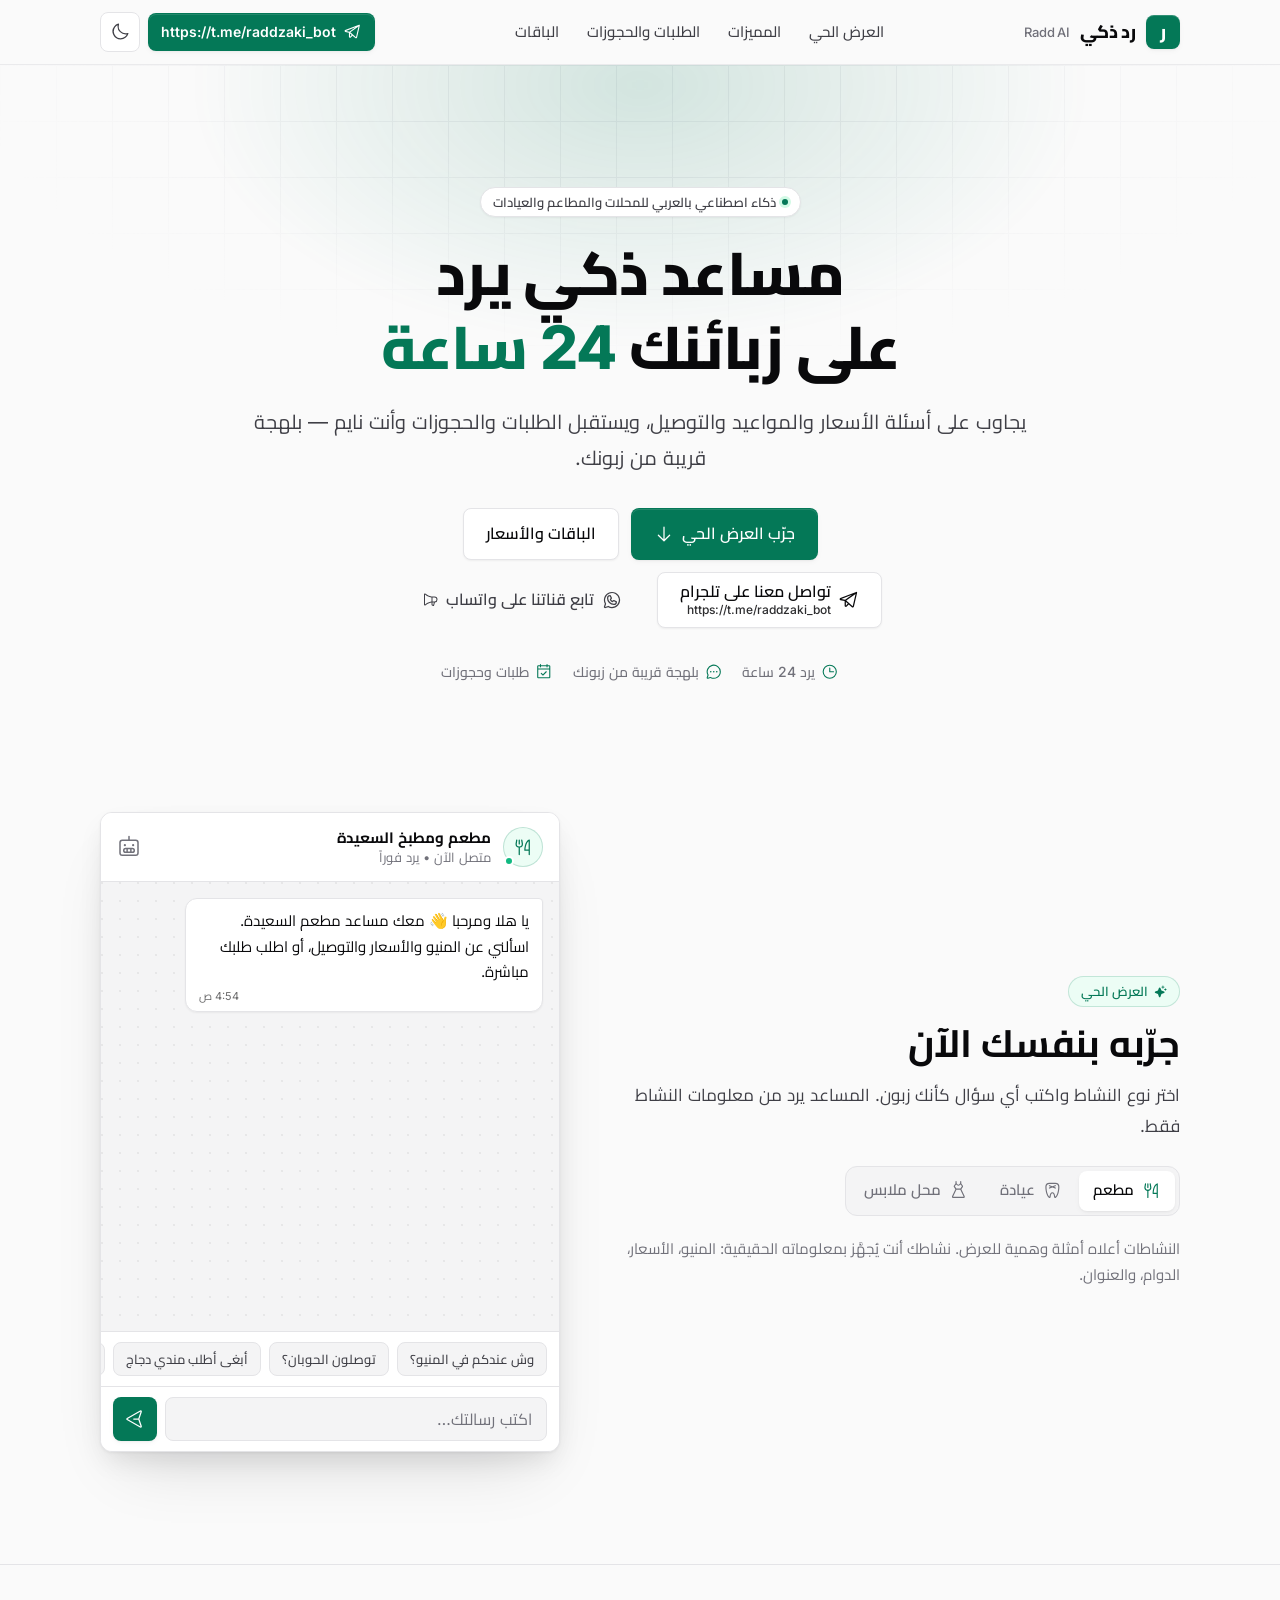
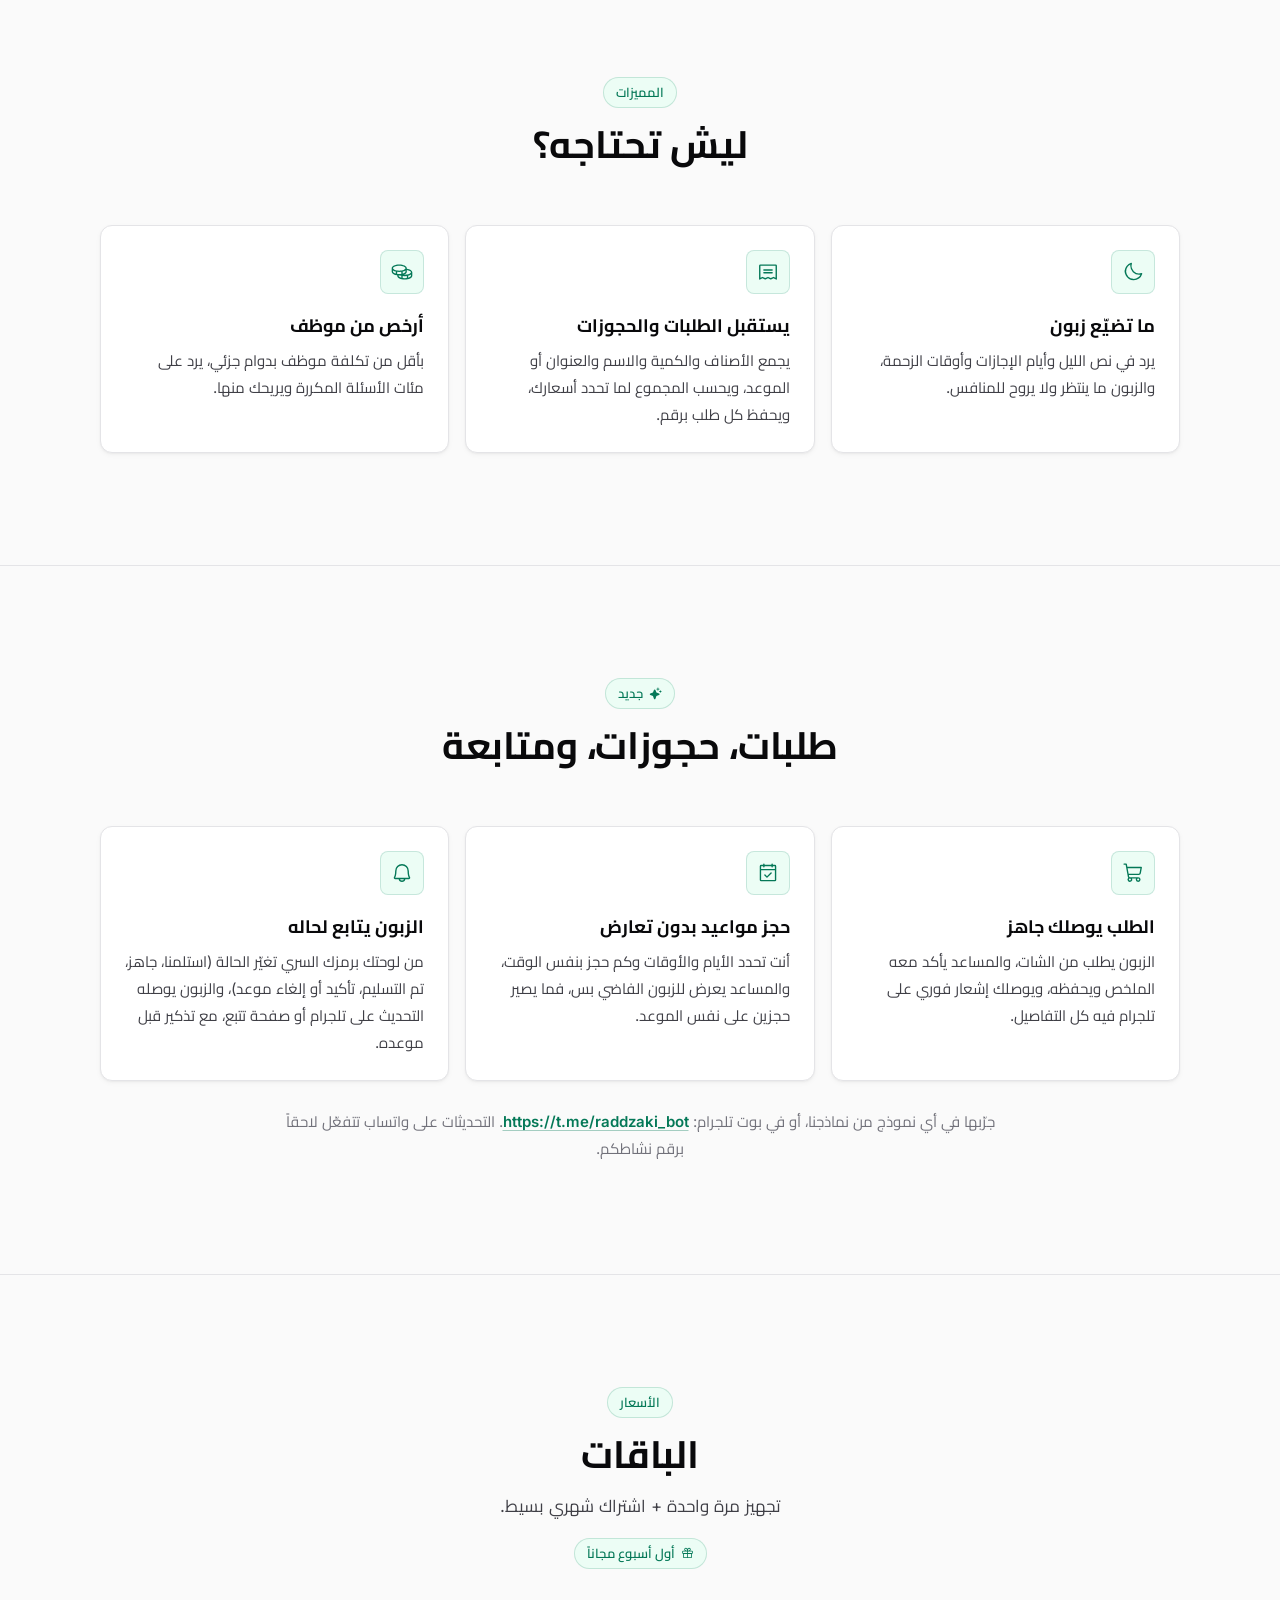
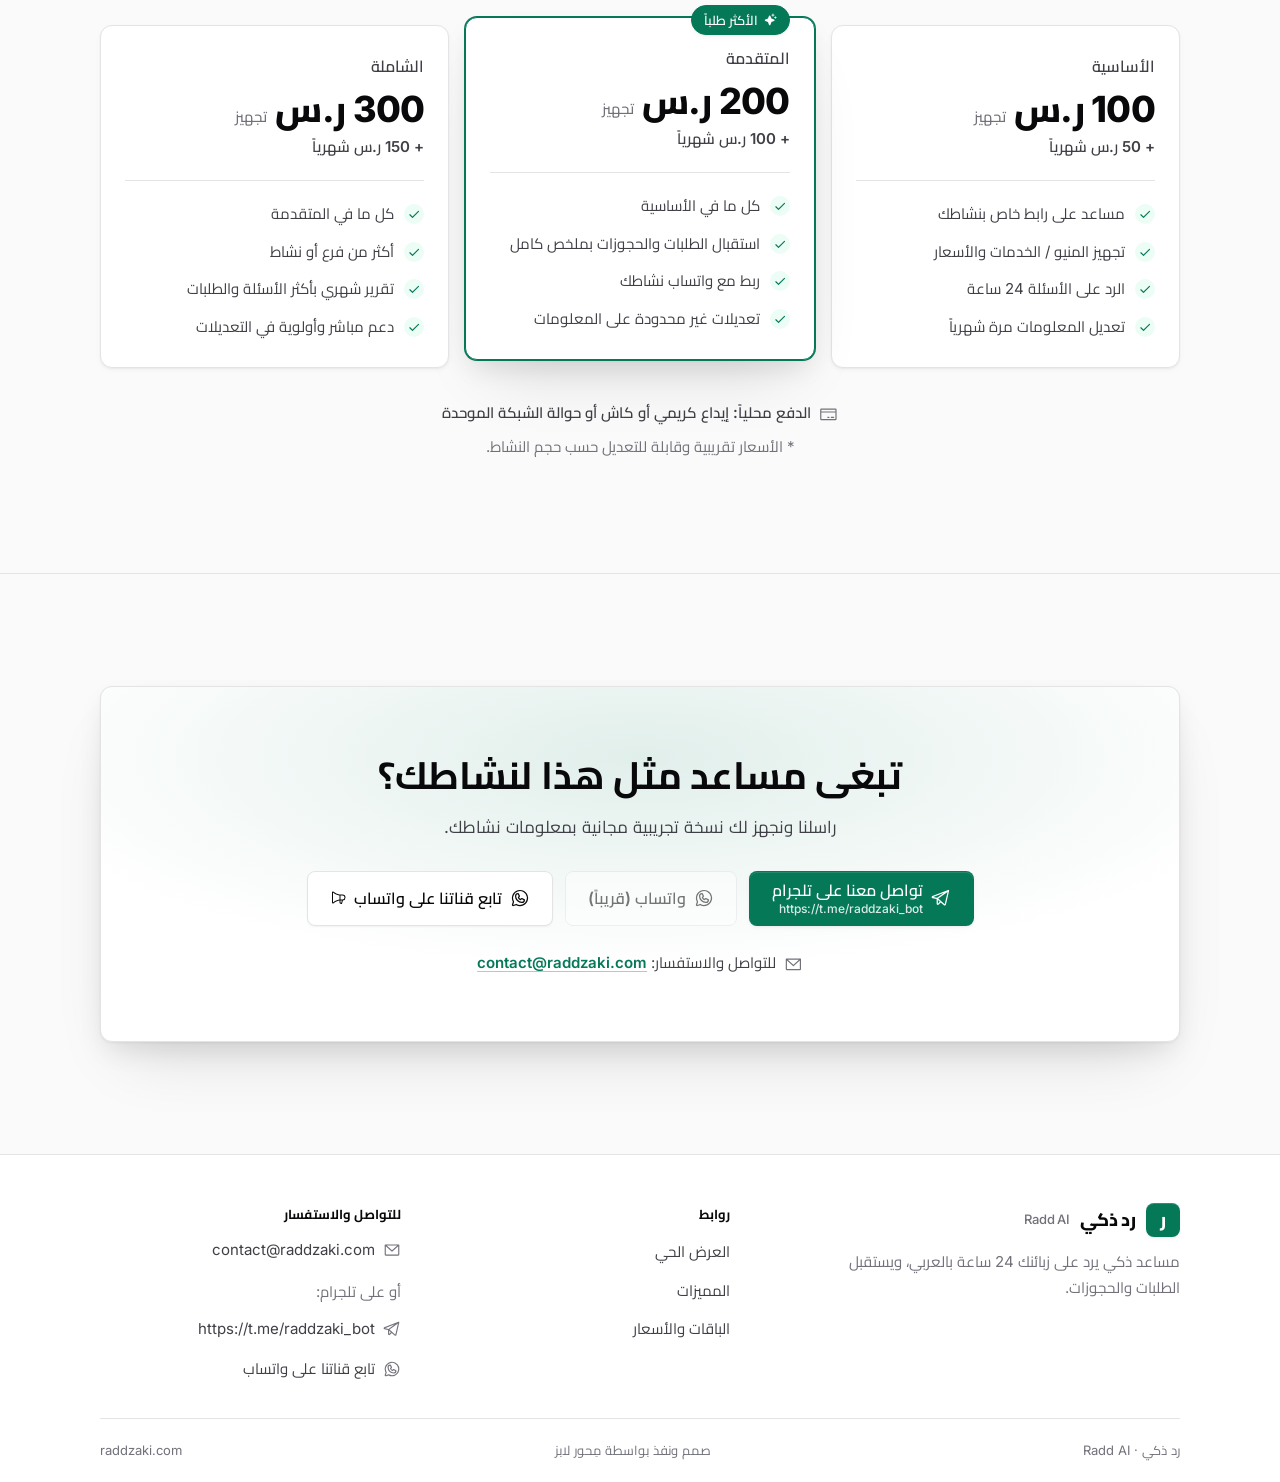
==== commit c4d32547: "Footer credit: صمم ونفذ بواسطة مِحور لابز (Mihwar Labs re-sign)" ====
--- a/index.html
+++ b/index.html
@@ -243,7 +243,7 @@
         </ul>
       </div>
     </div>
-    <div class="footer-bottom"><span>رد ذكي · Radd AI</span><span class="ltr">raddzaki.com</span></div>
+    <div class="footer-bottom"><span>رد ذكي · Radd AI</span><span class="made-by">صمم ونفذ بواسطة مِحور لابز</span><span class="ltr">raddzaki.com</span></div>
   </div>
 </footer>
 <script src="/theme.js?v=20261031"></script>
--- a/styles.css
+++ b/styles.css
@@ -121,6 +121,7 @@
 }
 
 /* ---------- Typography scale ---------- */
+.h1, .h2 { text-wrap: balance; }
 .h1 { font-size: clamp(2.125rem, 6vw, 3.75rem); line-height: 1.22; font-weight: 800; letter-spacing: -.01em; }
 .h2 { font-size: clamp(1.625rem, 3.6vw, 2.375rem); line-height: 1.3; font-weight: 700; letter-spacing: -.005em; }
 .h3 { font-size: 1.125rem; line-height: 1.5; font-weight: 700; }
@@ -231,11 +232,11 @@
 .mobile-menu {
   position: fixed; inset: var(--header-h) 0 auto 0; z-index: 49;
   padding: 12px 20px 20px;
-  background: color-mix(in srgb, var(--bg) 92%, transparent);
-  -webkit-backdrop-filter: saturate(180%) blur(16px);
-  backdrop-filter: saturate(180%) blur(16px);
+  background: color-mix(in srgb, var(--bg) 97%, transparent);
+  -webkit-backdrop-filter: saturate(180%) blur(20px);
+  backdrop-filter: saturate(180%) blur(20px);
   border-bottom: 1px solid var(--border);
-  box-shadow: var(--shadow-md);
+  box-shadow: var(--shadow-lg);
   opacity: 0; transform: translateY(-8px); pointer-events: none; visibility: hidden;
   transition: opacity var(--t) var(--ease), transform var(--t) var(--ease), visibility 0s linear var(--t);
 }
@@ -340,7 +341,7 @@
 /* Quick replies from the orders/bookings engine */
 .qr { display: flex; flex-wrap: wrap; gap: 6px; align-self: flex-start; max-width: 92%; }
 .qr-b {
-  display: inline-flex; align-items: center; min-height: 34px; padding: 4px 12px;
+  display: inline-flex; align-items: center; gap: 6px; min-height: 34px; padding: 4px 12px;
   border-radius: var(--r-sm); border: 1px solid color-mix(in srgb, var(--primary) 35%, var(--border));
   background: var(--surface); color: var(--primary-text); font-size: .875rem; font-weight: 600; line-height: 1.5;
   transition: background-color var(--t) var(--ease), border-color var(--t) var(--ease), color var(--t) var(--ease);
@@ -349,6 +350,7 @@
 .qr-b[disabled] { opacity: .5; cursor: default; }
 .qr-b.on { background: var(--primary); color: var(--on-primary); border-color: var(--primary); opacity: 1; }
 .qr-u { text-decoration: none; }
+.qr-b .ic { width: 16px; height: 16px; }
 
 .chips { display: flex; gap: 8px; padding: 10px 12px; overflow-x: auto; scrollbar-width: none; border-top: 1px solid var(--border); background: var(--surface); }
 .chips:empty { display: none; }
@@ -468,6 +470,7 @@
 .disclosure[open] summary .ic { transform: rotate(180deg); }
 .disclosure ul { margin: 0; padding: 4px 18px 8px; padding-inline-start: 36px; color: var(--text-2); font-size: .9375rem; }
 .disclosure ul li { margin-block: 6px; }
+.demo-extras .note { margin-top: 16px; }
 .disclosure .src { padding: 0 18px 16px; color: var(--text-3); font-size: .8125rem; }
 .dz-missing { padding: 48px 20px; text-align: center; }
 .dz-missing .h2 { margin-bottom: 8px; }
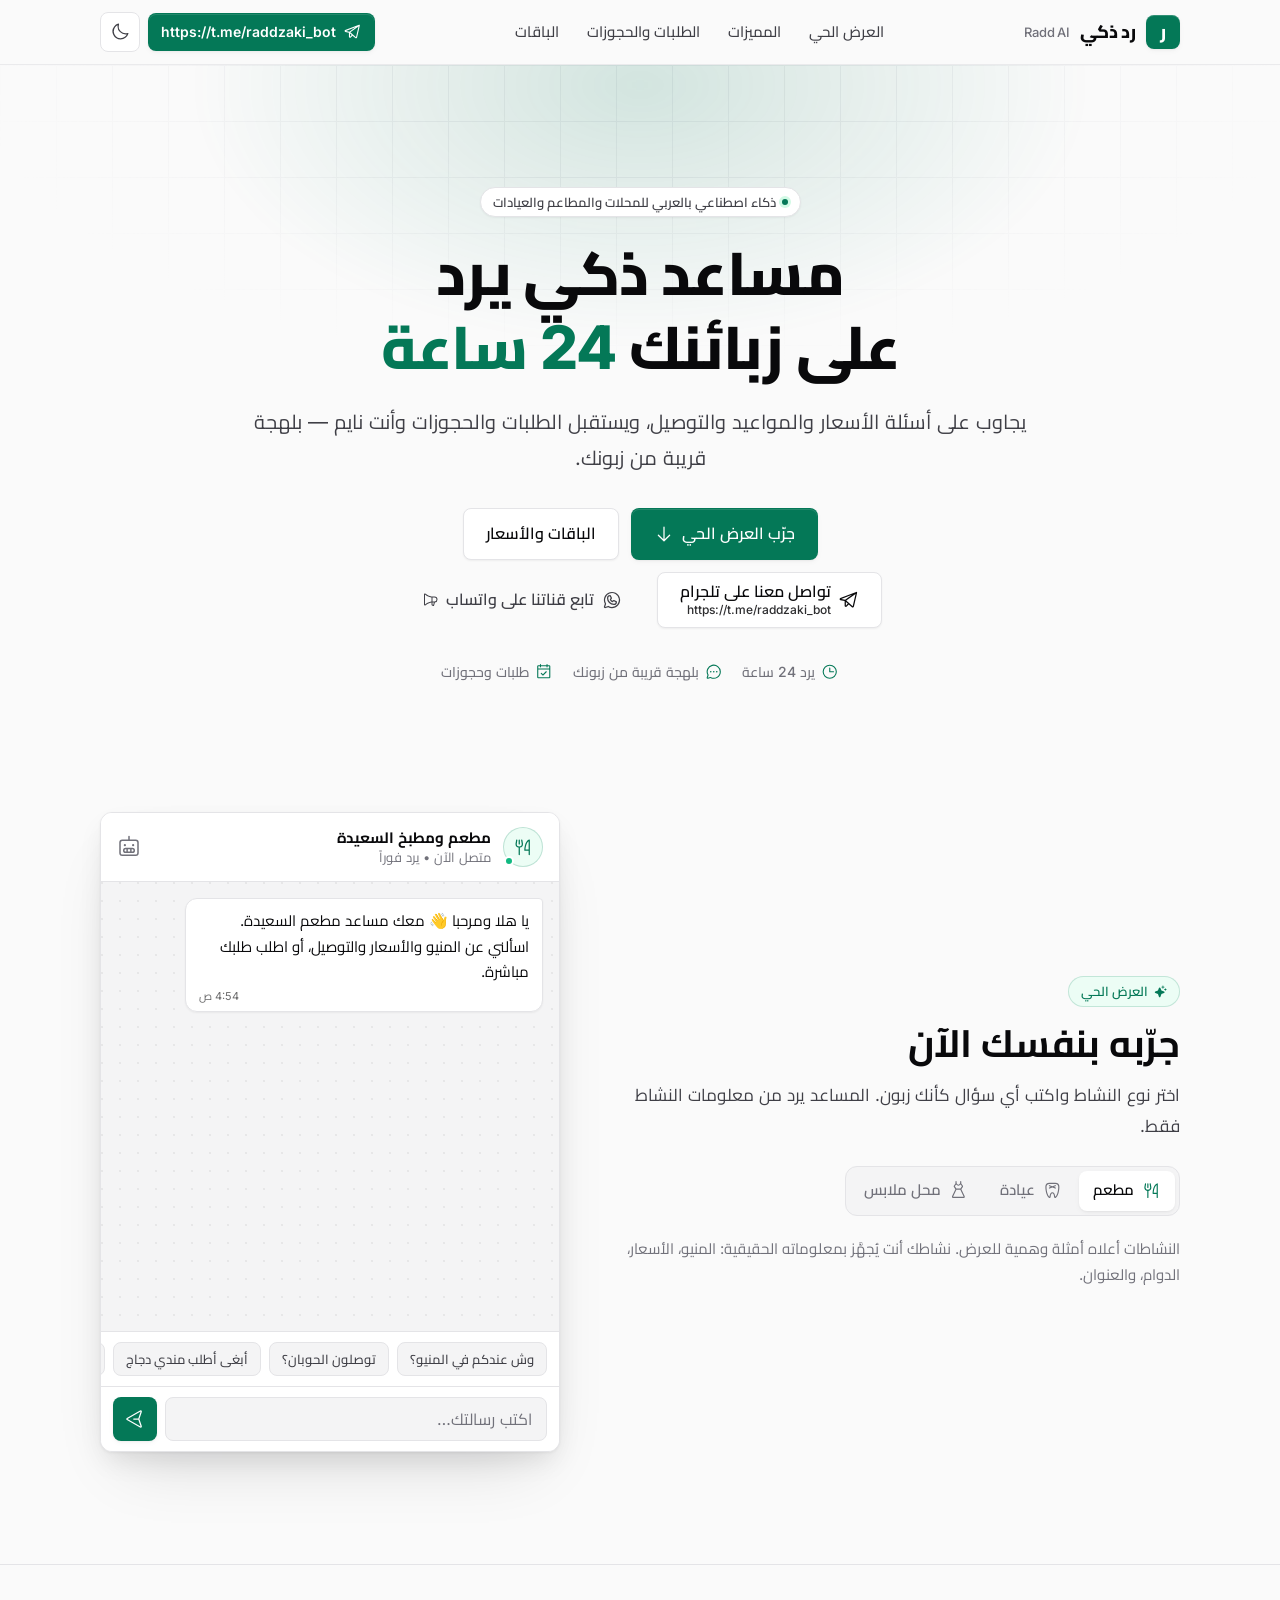
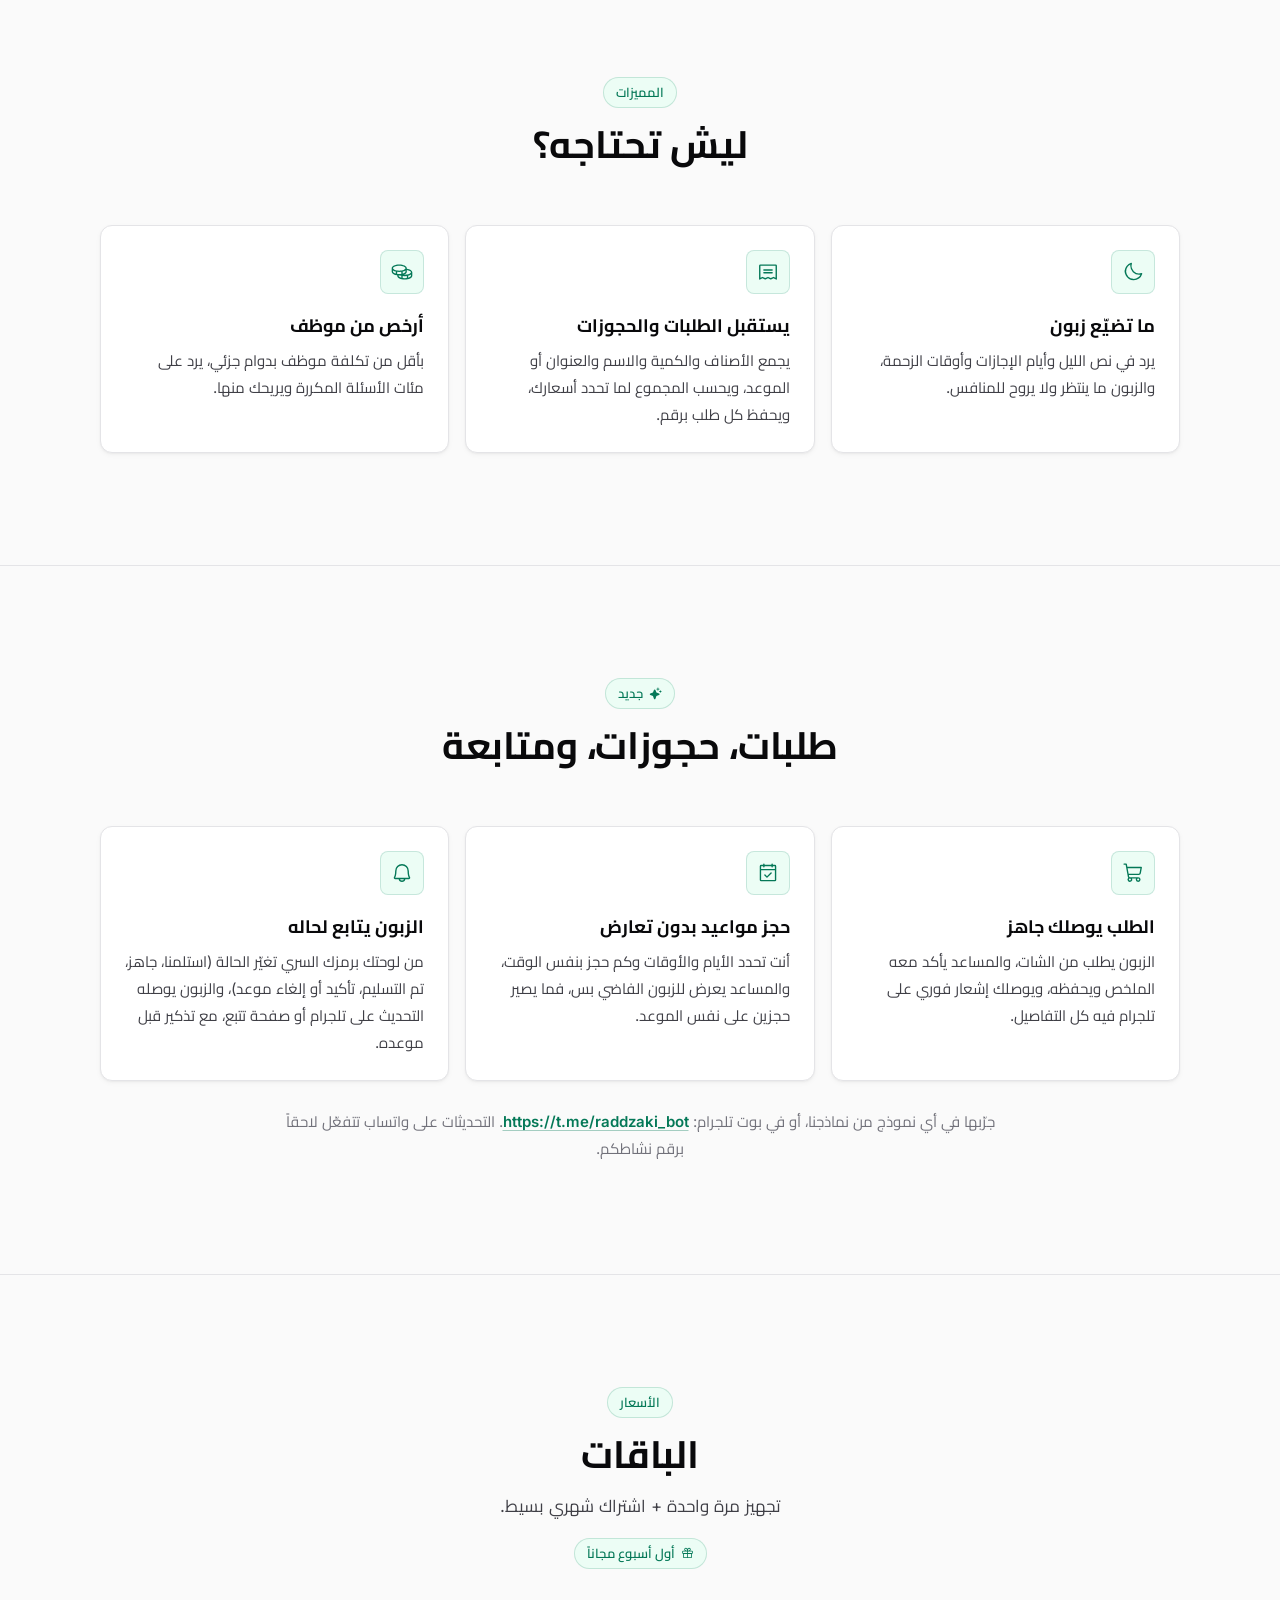
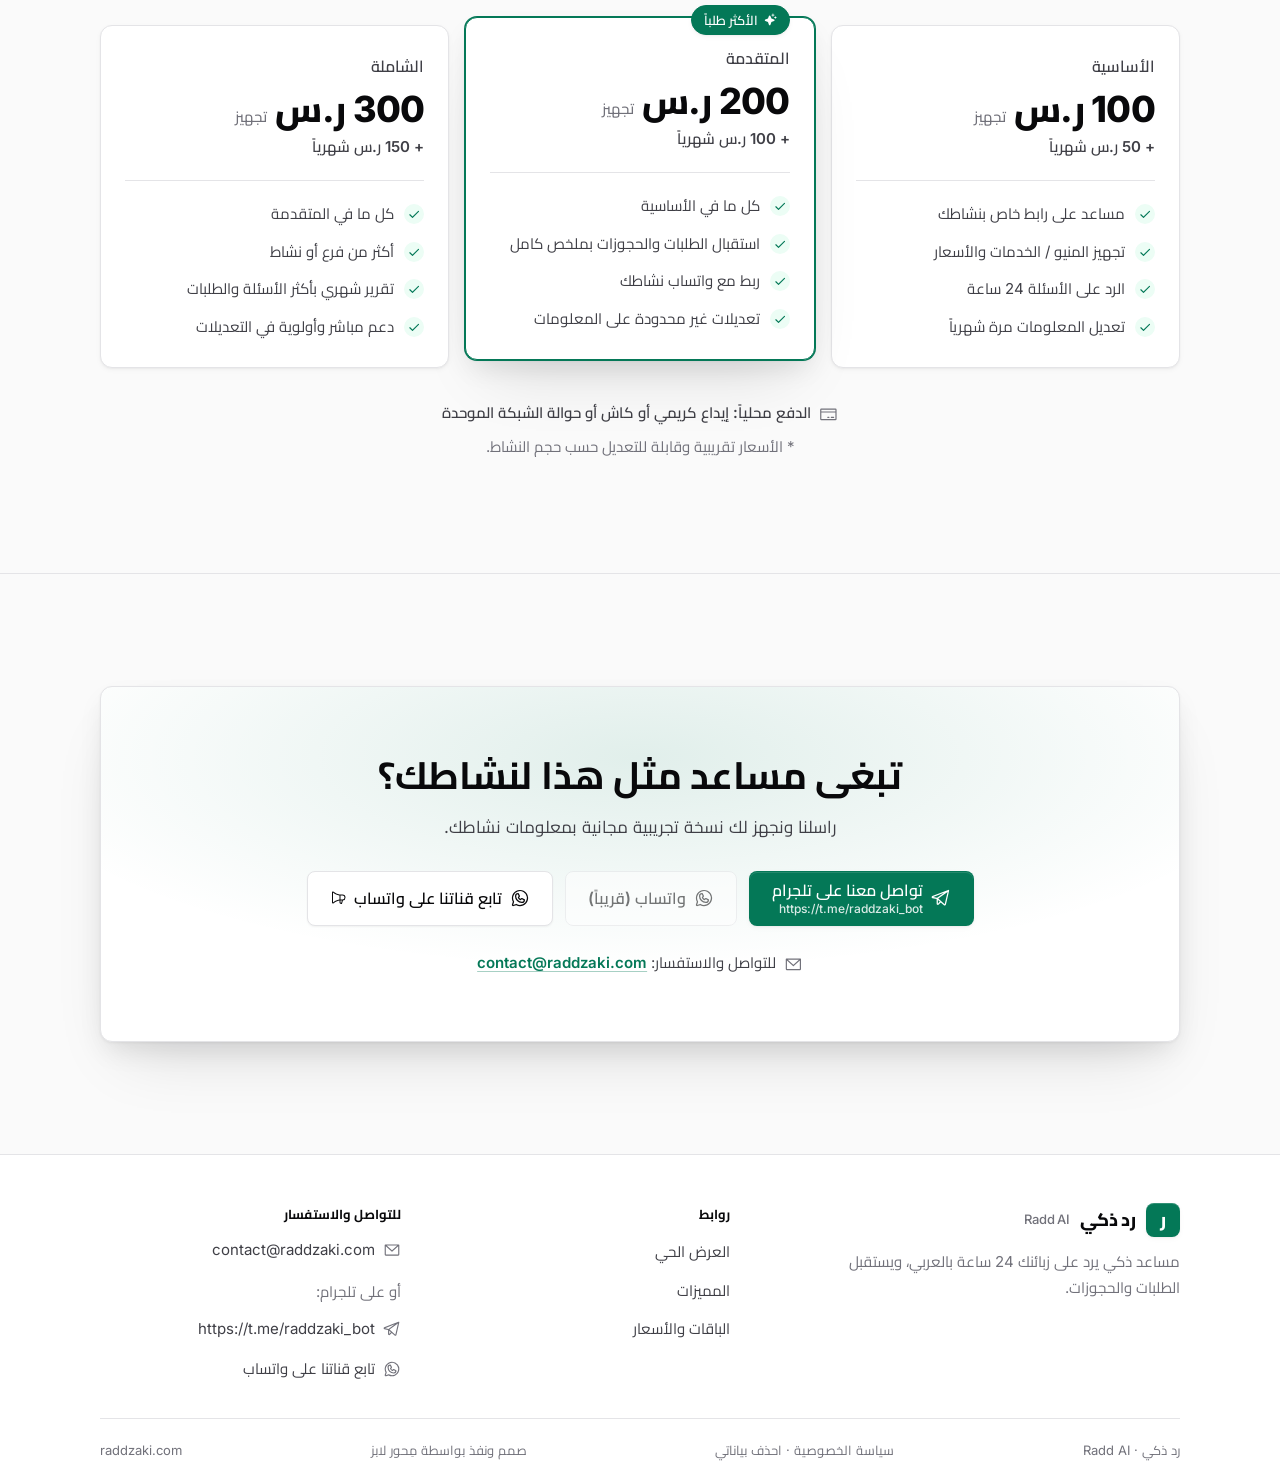
==== commit d175917b: "PDPL: privacy page (/privacy, AR+EN) + footer links «سياسة الخصوصية» «احذف بياناتي»" ====
--- a/index.html
+++ b/index.html
@@ -243,7 +243,7 @@
         </ul>
       </div>
     </div>
-    <div class="footer-bottom"><span>رد ذكي · Radd AI</span><span class="made-by">صمم ونفذ بواسطة مِحور لابز</span><span class="ltr">raddzaki.com</span></div>
+    <div class="footer-bottom"><span>رد ذكي · Radd AI</span><span class="legal-links"><a href="/privacy">سياسة الخصوصية</a> · <a href="/privacy#delete">احذف بياناتي</a></span><span class="made-by">صمم ونفذ بواسطة <a href="https://mihwarlabs.raddzaki.com/" target="_blank" rel="noopener">مِحور لابز</a></span><span class="ltr">raddzaki.com</span></div>
   </div>
 </footer>
 <script src="/theme.js?v=20261031"></script>
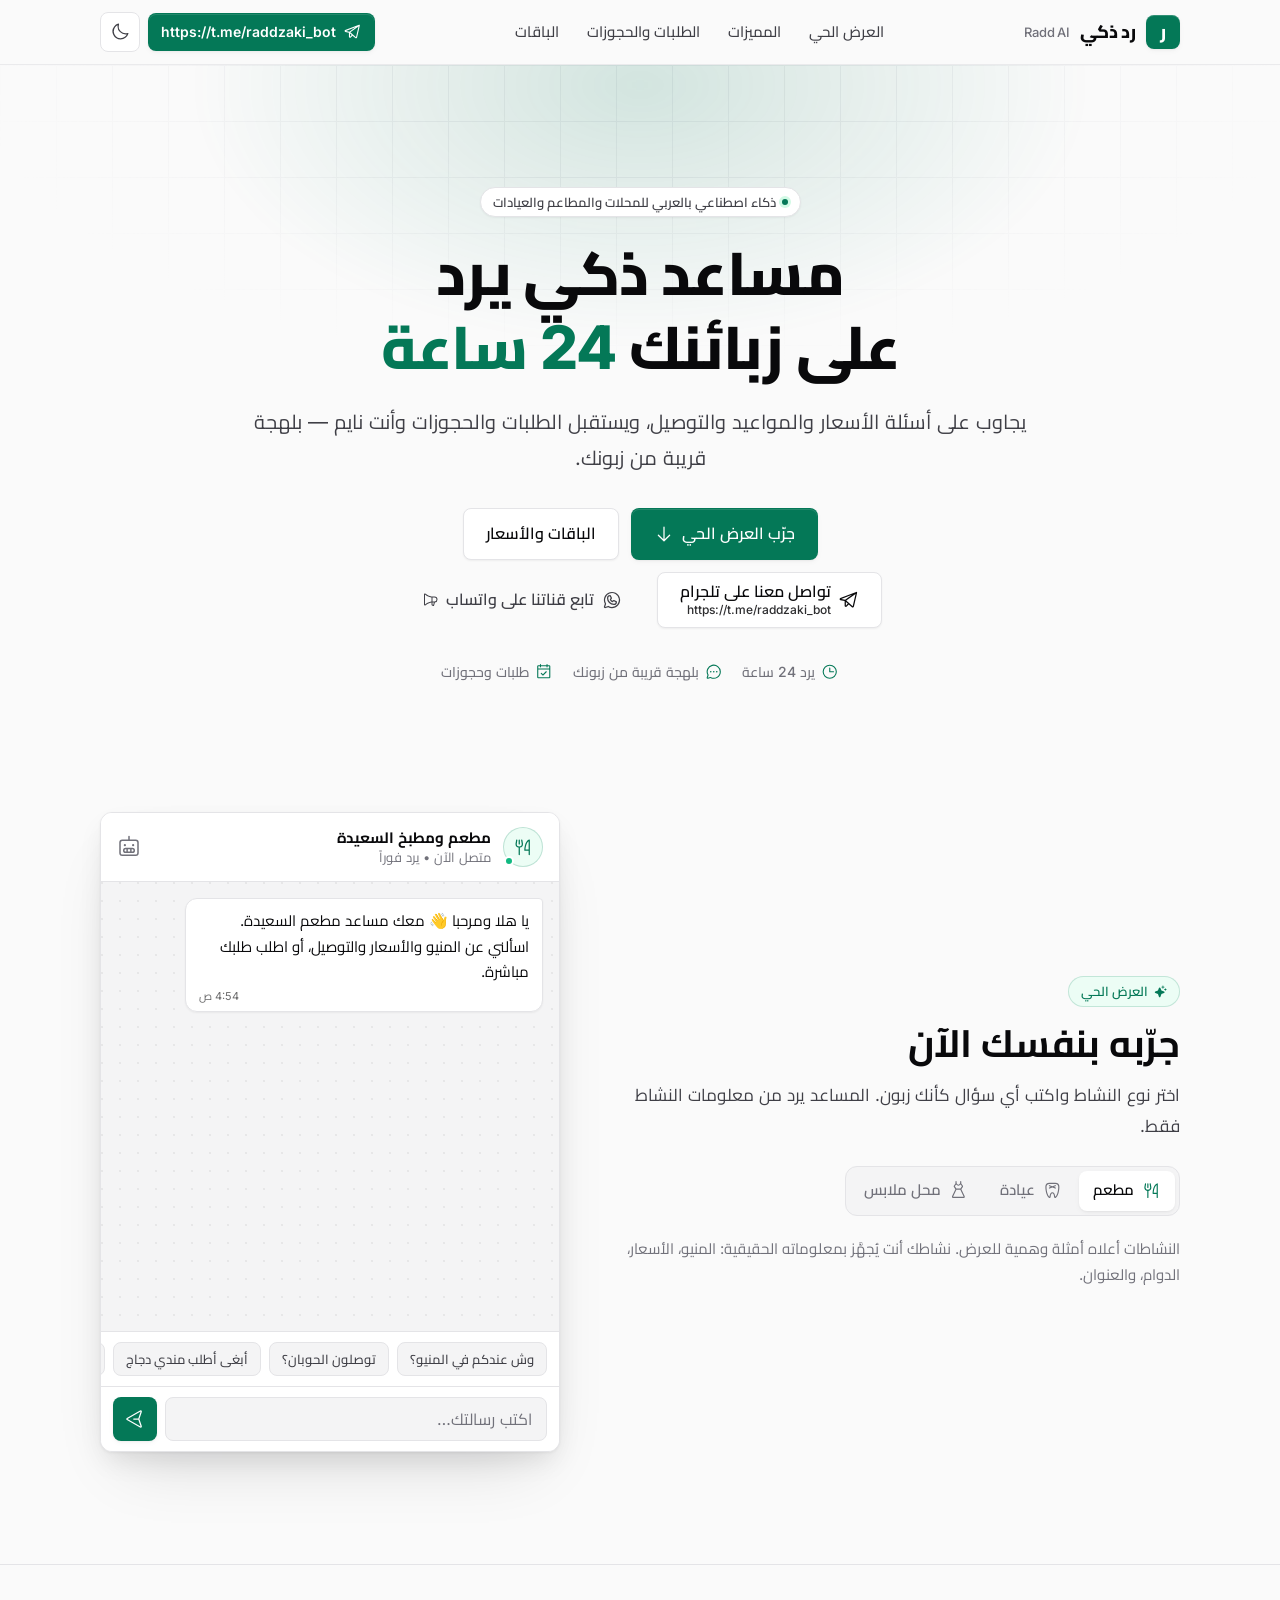
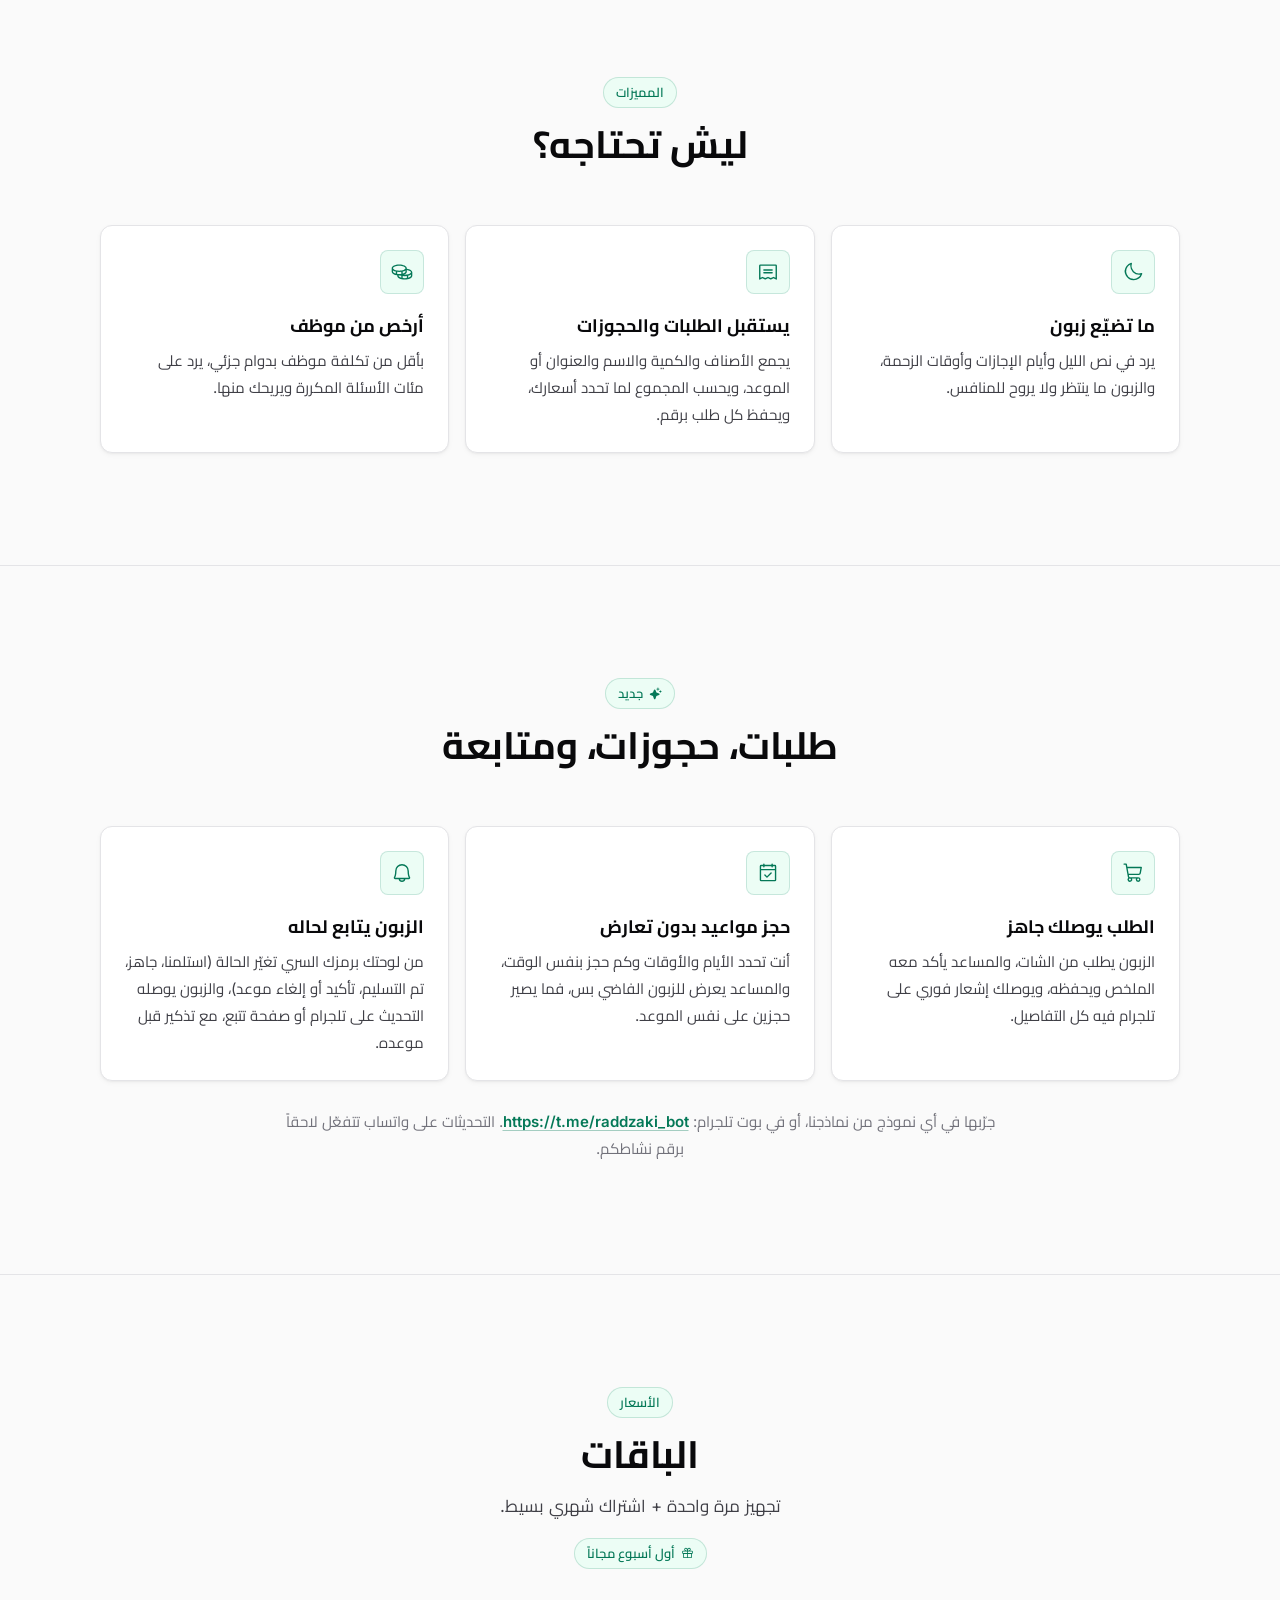
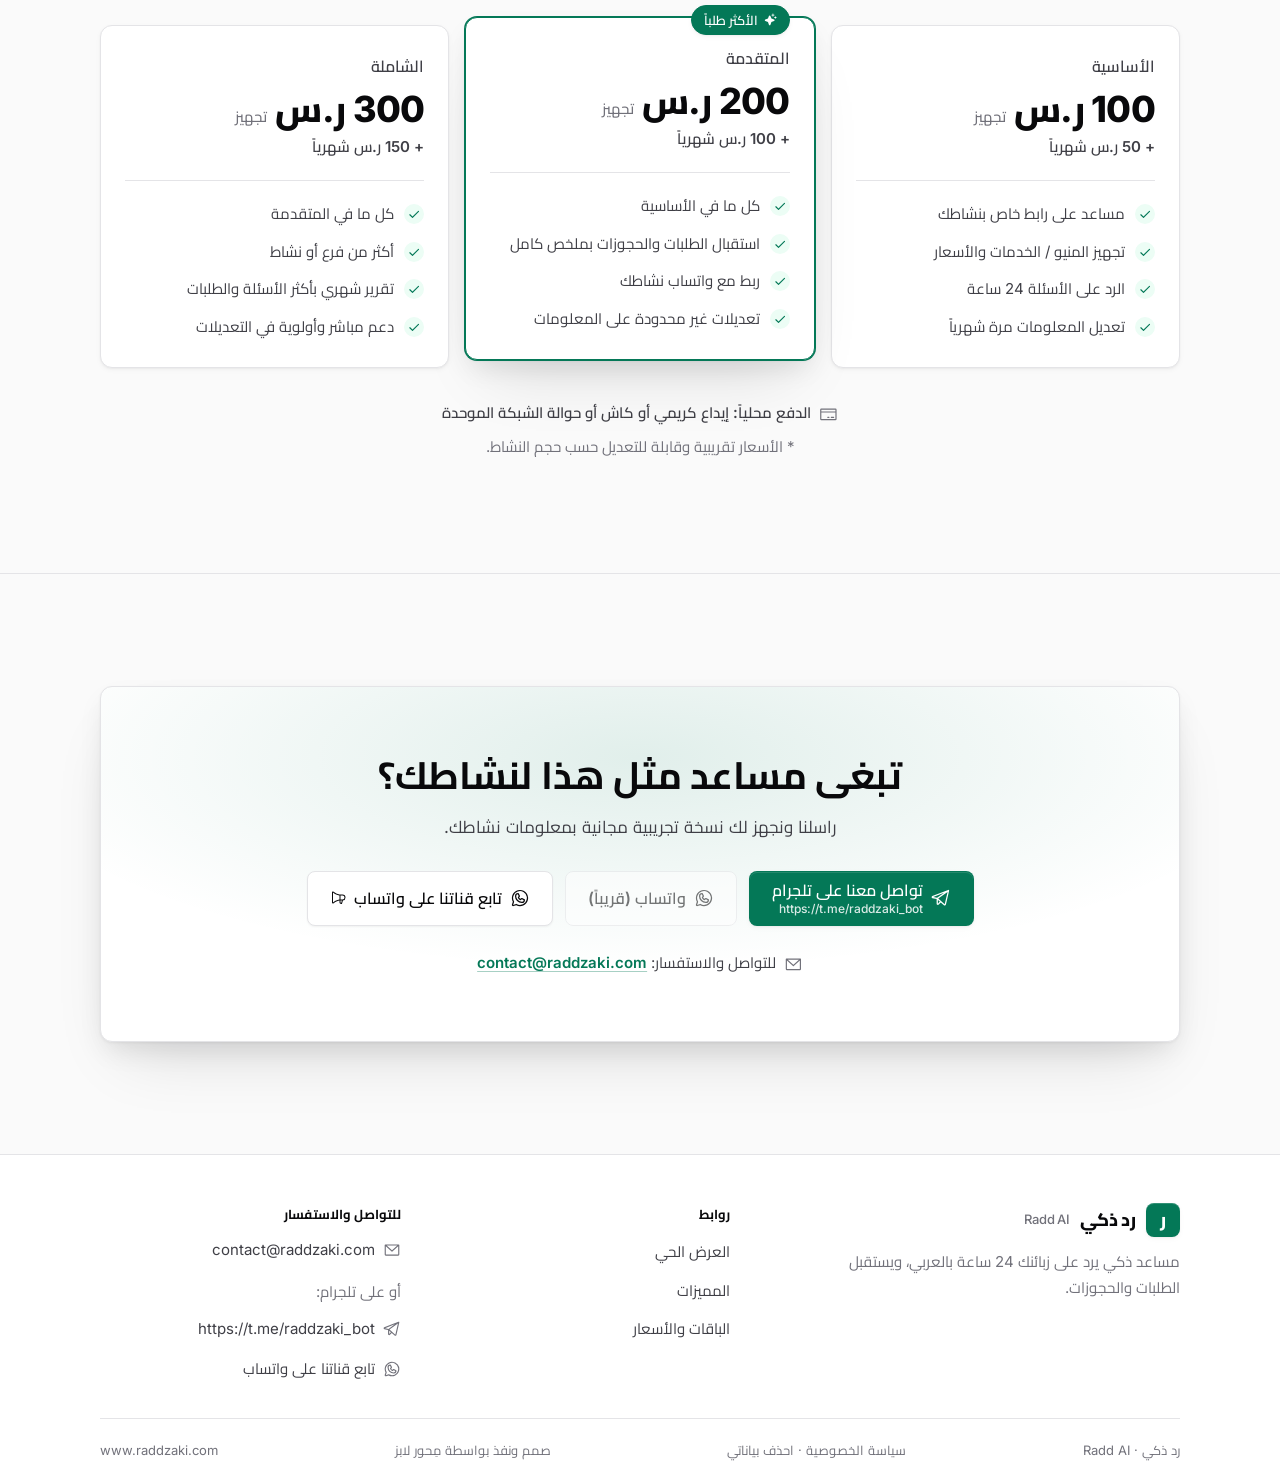
==== commit d8e8fd28: "Footer: show www.raddzaki.com (Ayoub: www looks more professional)" ====
--- a/index.html
+++ b/index.html
@@ -243,7 +243,7 @@
         </ul>
       </div>
     </div>
-    <div class="footer-bottom"><span>رد ذكي · Radd AI</span><span class="legal-links"><a href="/privacy">سياسة الخصوصية</a> · <a href="/privacy#delete">احذف بياناتي</a></span><span class="made-by">صمم ونفذ بواسطة <a href="https://mihwarlabs.raddzaki.com/" target="_blank" rel="noopener">مِحور لابز</a></span><span class="ltr">raddzaki.com</span></div>
+    <div class="footer-bottom"><span>رد ذكي · Radd AI</span><span class="legal-links"><a href="/privacy">سياسة الخصوصية</a> · <a href="/privacy#delete">احذف بياناتي</a></span><span class="made-by">صمم ونفذ بواسطة <a href="https://mihwarlabs.raddzaki.com/" target="_blank" rel="noopener">مِحور لابز</a></span><span class="ltr">www.raddzaki.com</span></div>
   </div>
 </footer>
 <script src="/theme.js?v=20261031"></script>
